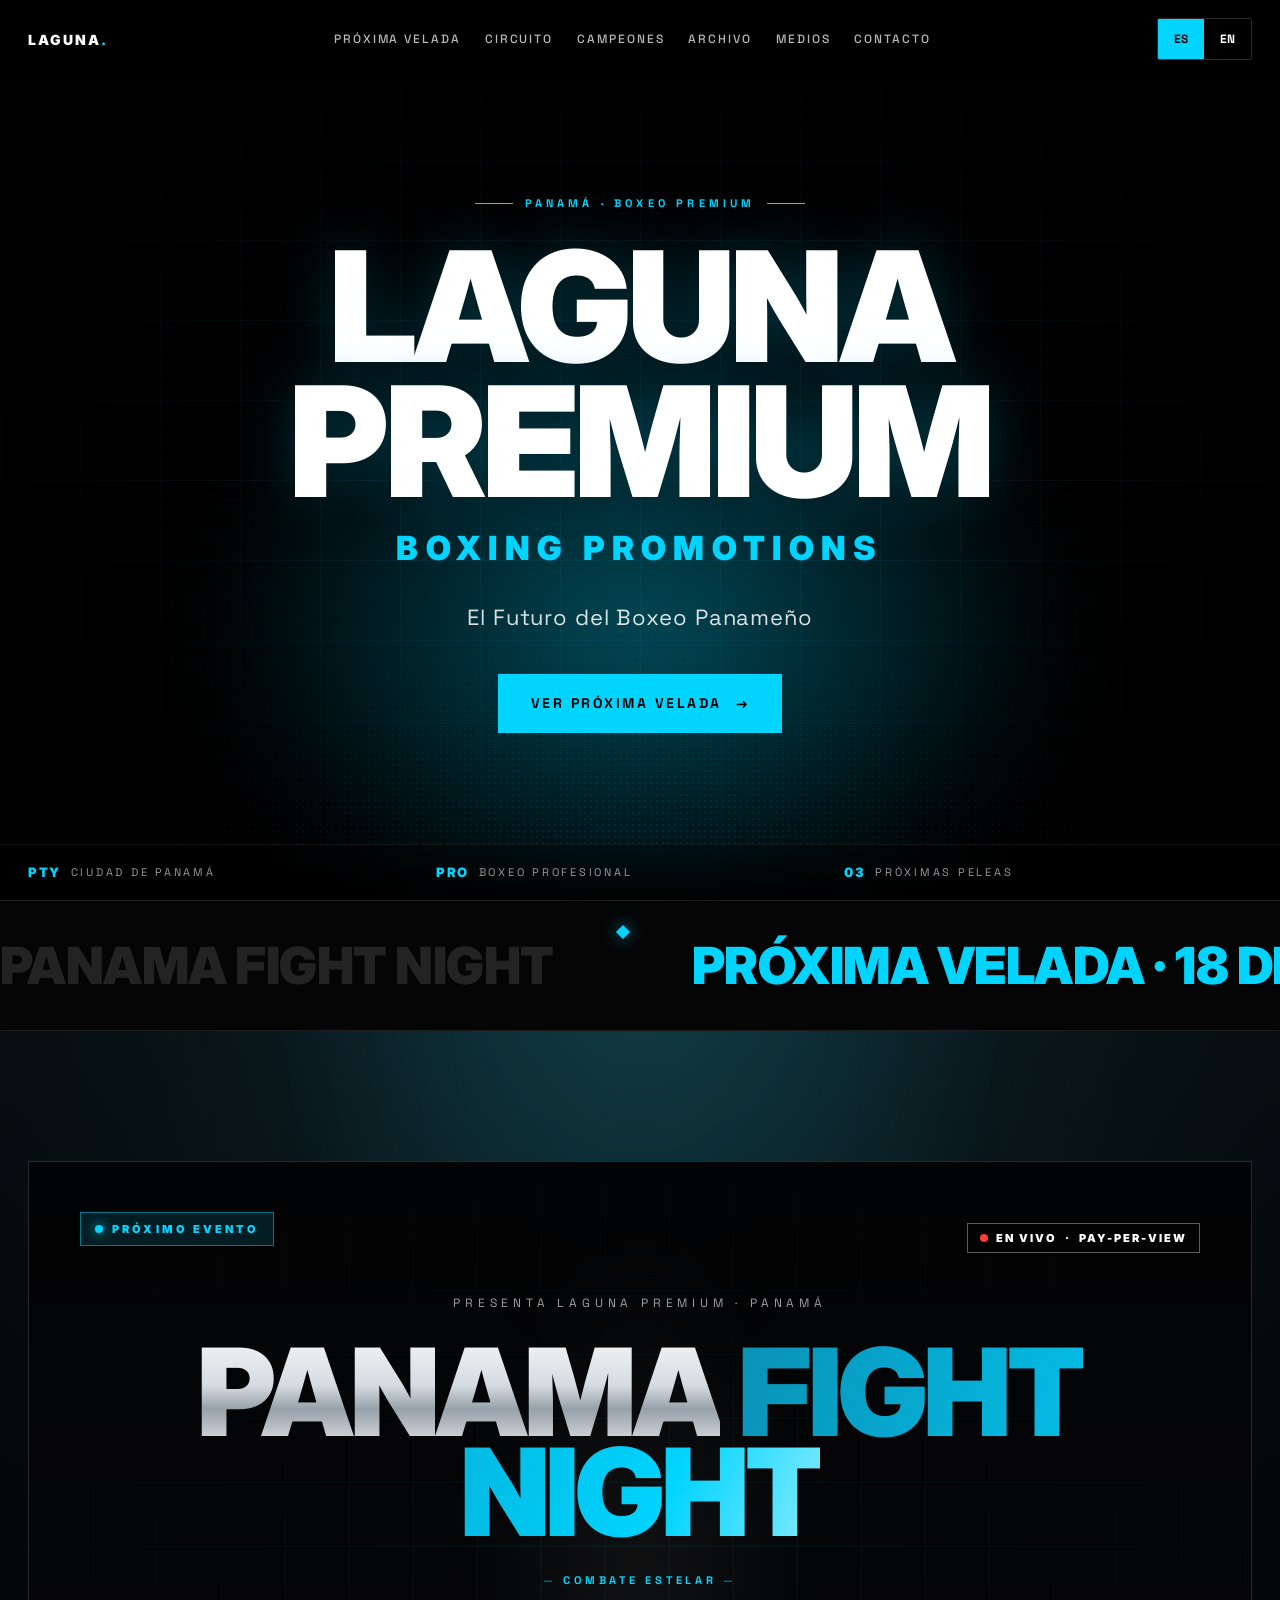
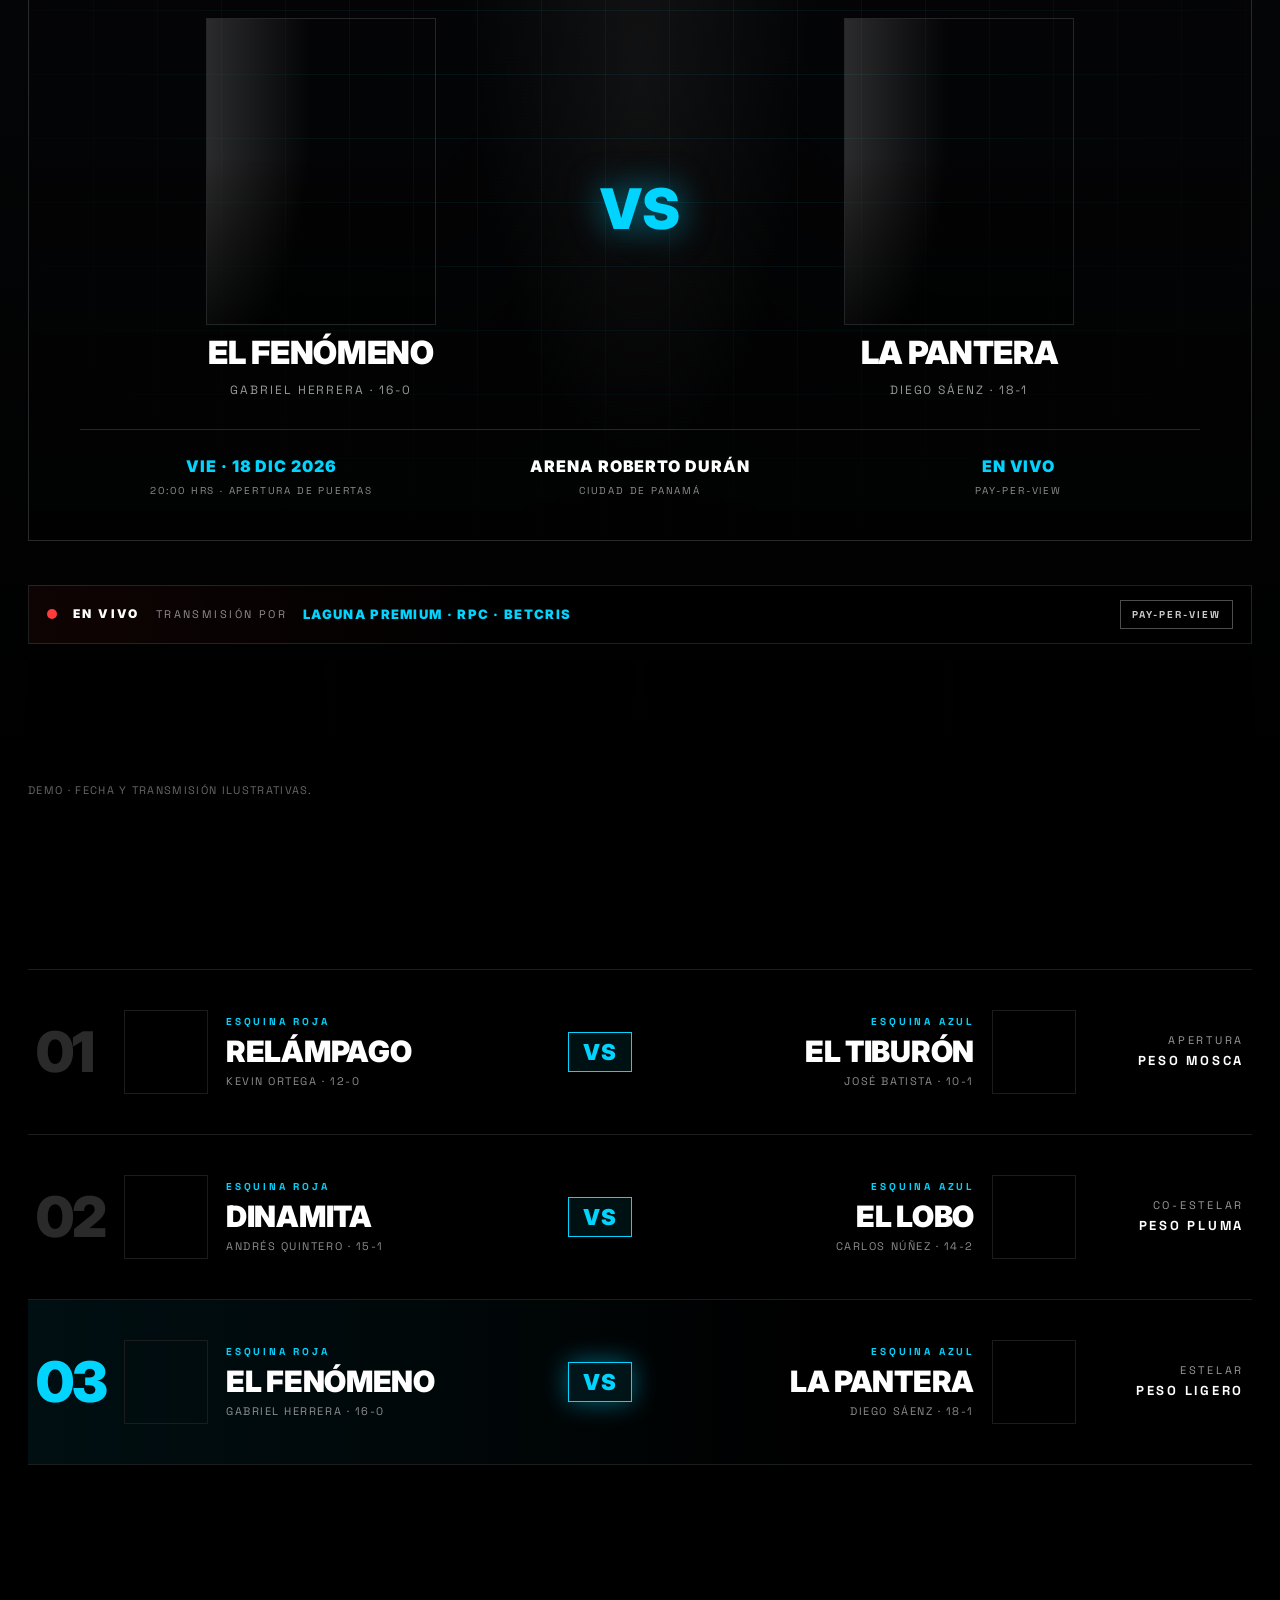
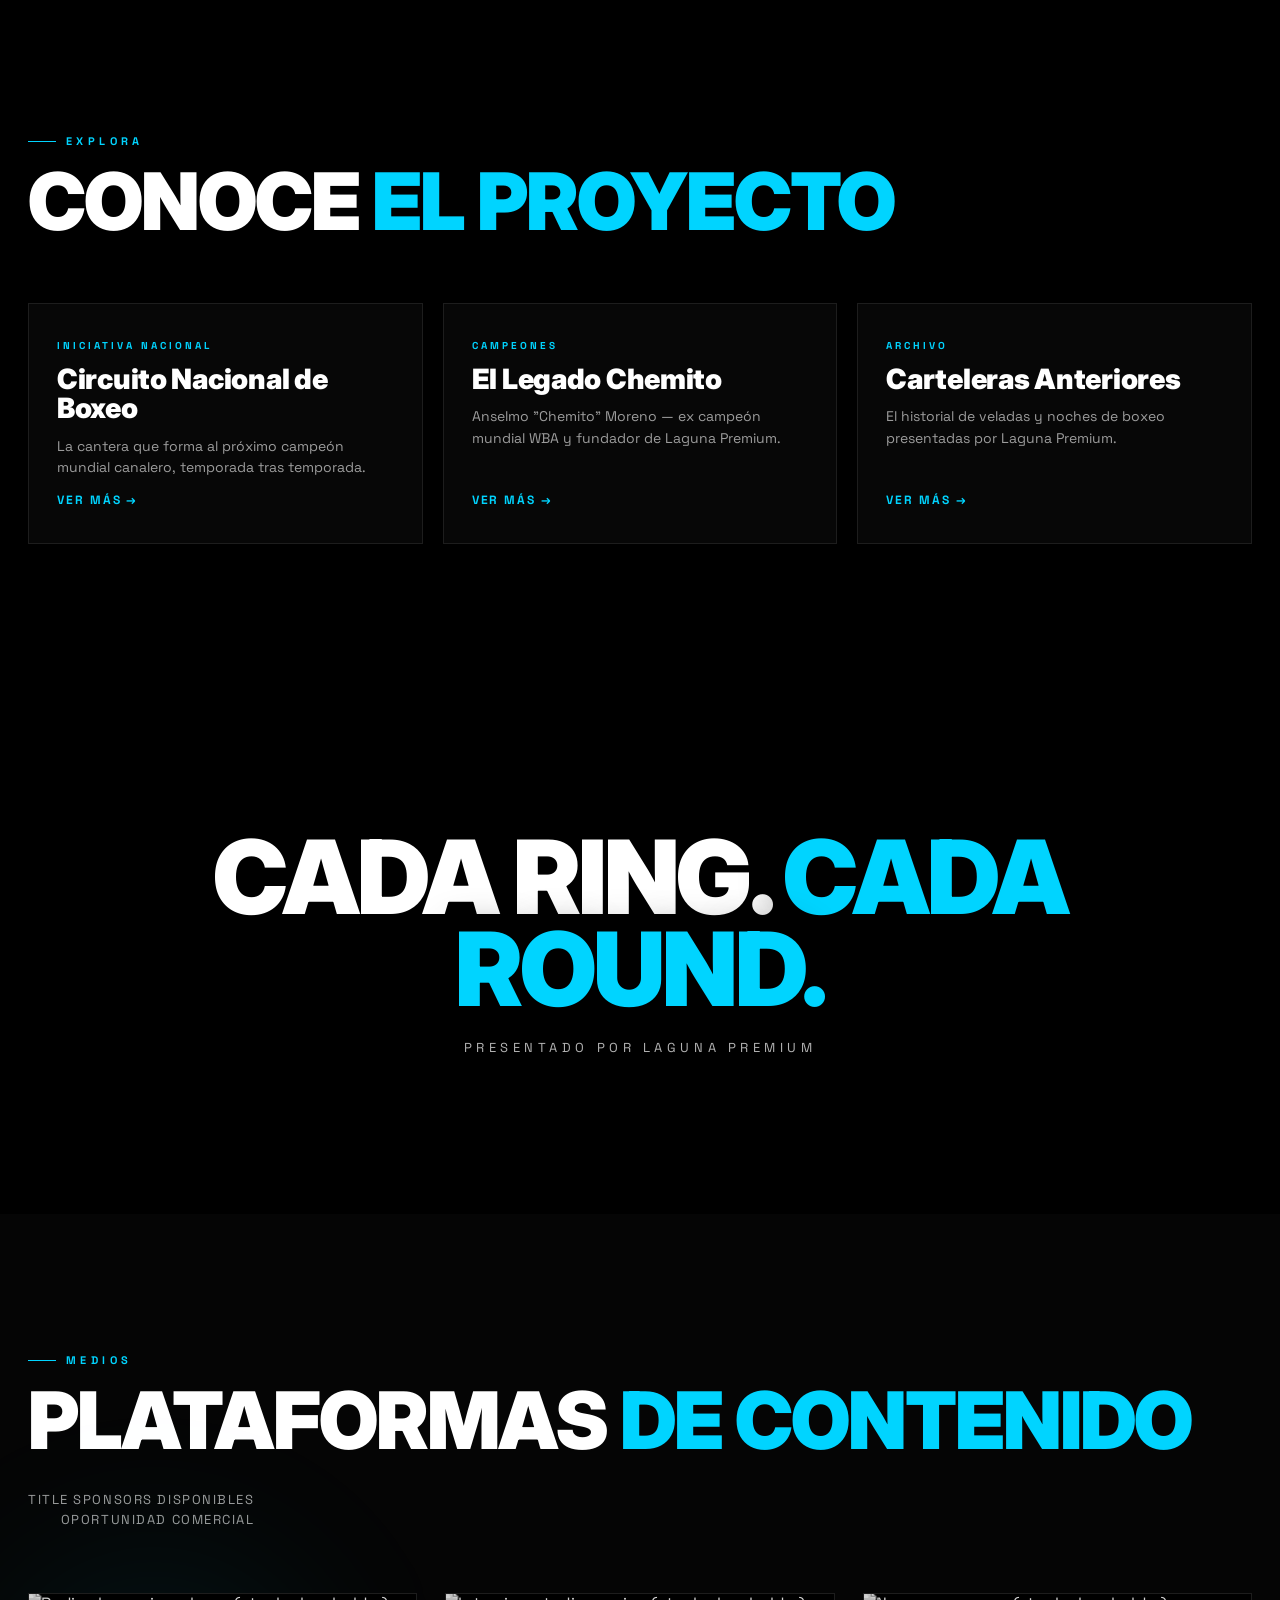
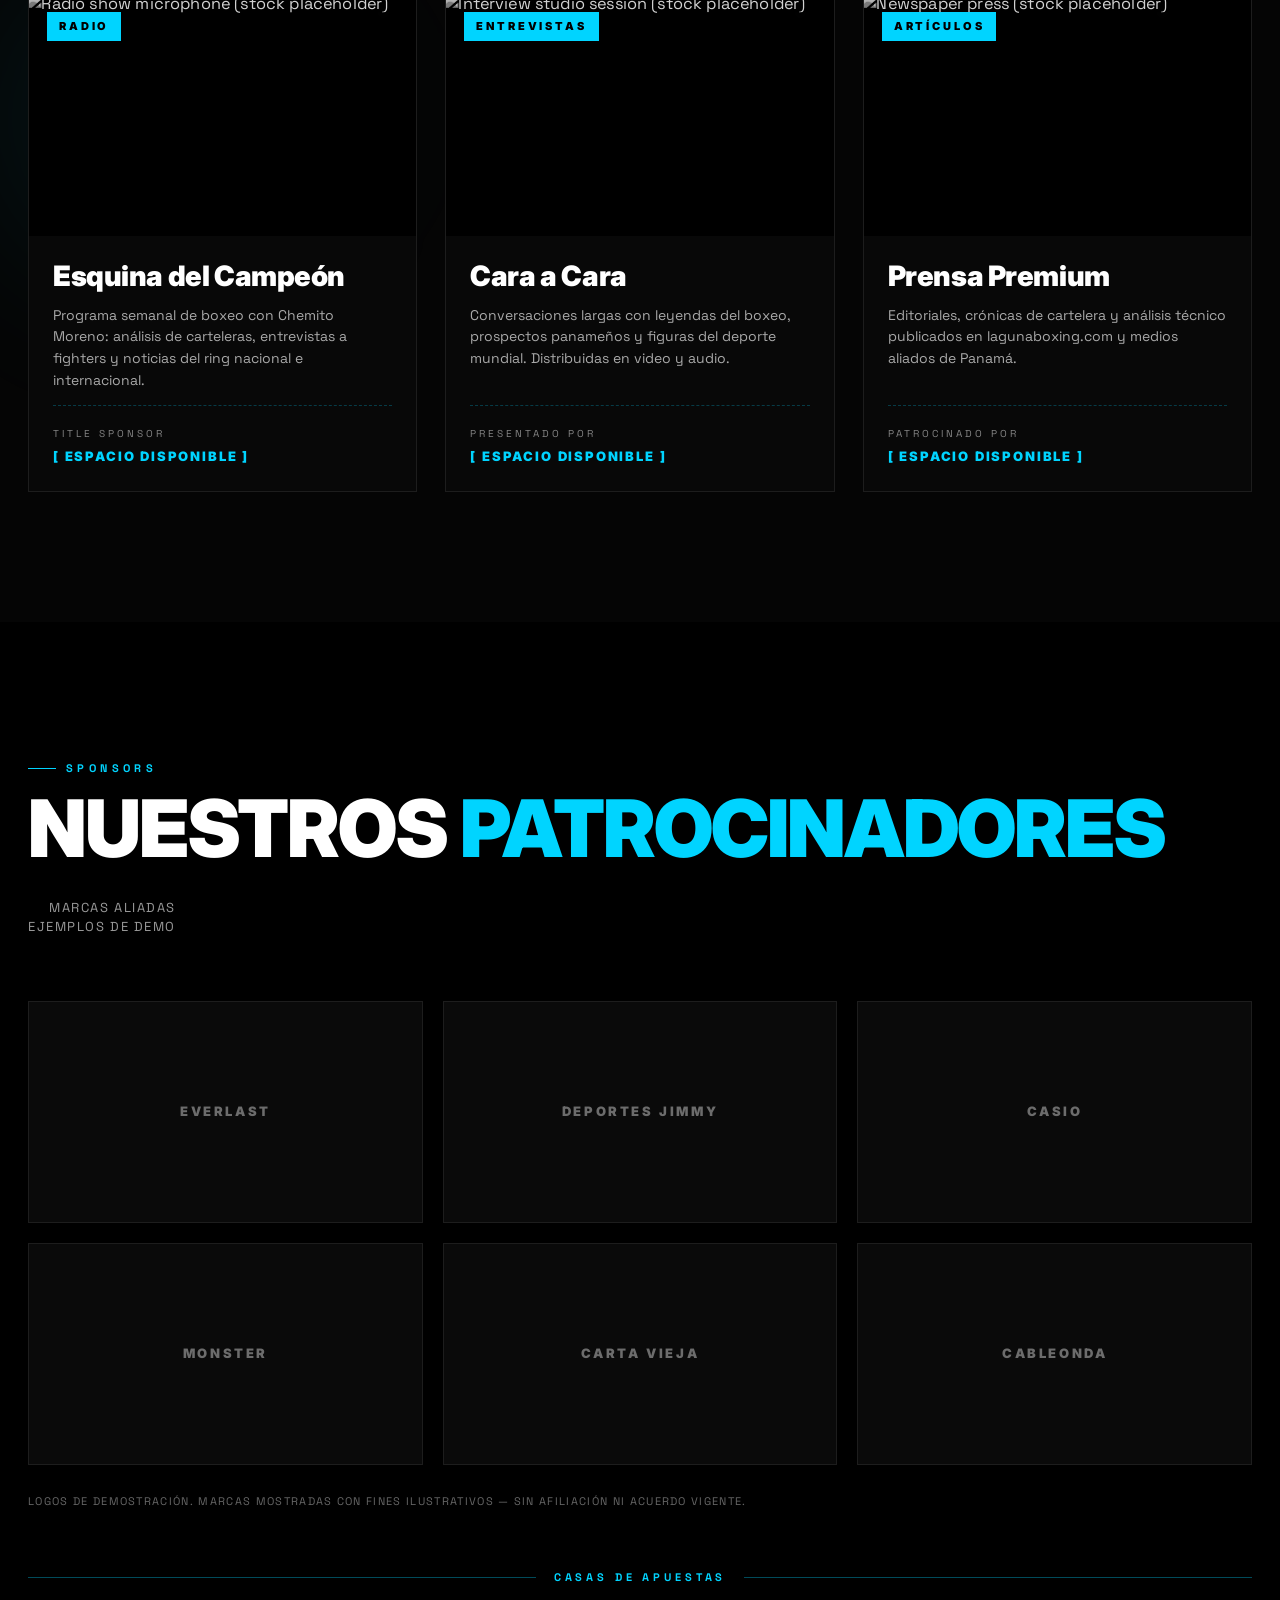
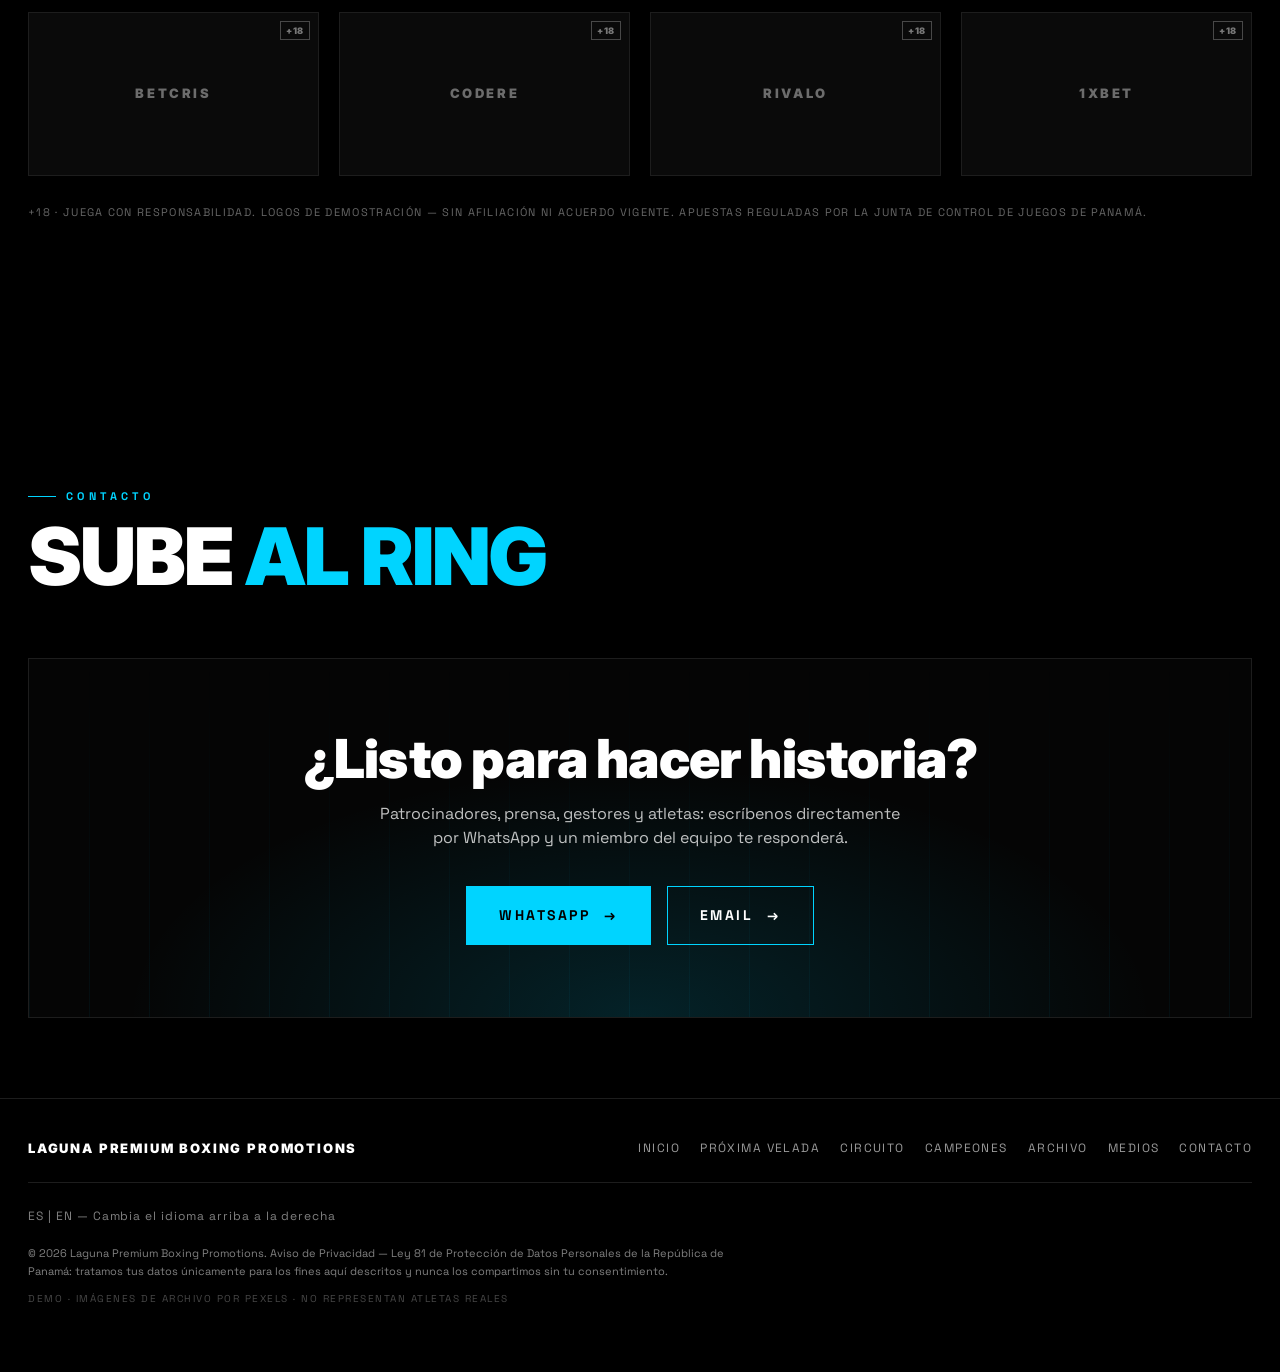
==== index.html @ c8343cfa "Rename event to Panama Fight Night + add fight-night flyer - Rebrand the next event "Noche Eléctrica" ====
<!doctype html>
<html lang="es">
<head>
<meta charset="utf-8" />
<meta name="viewport" content="width=device-width,initial-scale=1,viewport-fit=cover" />
<meta name="theme-color" content="#000000" />
<title>Laguna Premium Boxing Promotions — El Futuro del Boxeo Panameño</title>
<meta name="description" content="Promotora de boxeo en Ciudad de Panamá fundada por el ex campeón mundial WBA Anselmo 'Chemito' Moreno. Próxima velada Panama Fight Night (18 dic 2026), Circuito Nacional de Boxeo, campeones y archivo." />
<link rel="canonical" href="https://laguna-boxing-demo.pages.dev/" />

<link rel="alternate" hreflang="es" href="https://laguna-boxing-demo.pages.dev/?lang=es" />
<link rel="alternate" hreflang="en" href="https://laguna-boxing-demo.pages.dev/?lang=en" />
<link rel="alternate" hreflang="x-default" href="https://laguna-boxing-demo.pages.dev/" />

<meta property="og:type" content="website" />
<meta property="og:site_name" content="Laguna Premium Boxing Promotions" />
<meta property="og:title" content="Laguna Premium Boxing Promotions — El Futuro del Boxeo Panameño" />
<meta property="og:description" content="Promotora de boxeo en Ciudad de Panamá fundada por el ex campeón mundial WBA Anselmo 'Chemito' Moreno." />
<meta property="og:url" content="https://laguna-boxing-demo.pages.dev/" />
<meta property="og:image" content="https://images.pexels.com/photos/24782482/pexels-photo-24782482.jpeg?auto=compress&cs=tinysrgb&w=1200" />
<meta name="twitter:card" content="summary_large_image" />

<link rel="preconnect" href="https://fonts.googleapis.com" />
<link rel="preconnect" href="https://fonts.gstatic.com" crossorigin />
<link rel="preconnect" href="https://images.pexels.com" crossorigin />
<link href="https://fonts.googleapis.com/css2?family=Space+Grotesk:wght@400;500;700&family=Inter:wght@900&display=swap" rel="stylesheet" />
<link rel="stylesheet" href="/assets/styles.css" />

<script type="application/ld+json">
{
  "@context": "https://schema.org",
  "@type": "SportsOrganization",
  "name": "Laguna Premium Boxing Promotions",
  "sport": "Boxing",
  "url": "https://laguna-boxing-demo.pages.dev/",
  "slogan": "El Futuro del Boxeo Panameño",
  "areaServed": "Panama",
  "location": { "@type": "Place", "address": { "@type": "PostalAddress", "addressLocality": "Ciudad de Panamá", "addressCountry": "PA" } },
  "founder": {
    "@type": "Person",
    "name": "Anselmo \"Chemito\" Moreno",
    "jobTitle": "Founder",
    "nationality": "Panamanian",
    "description": "Former WBA bantamweight world champion."
  },
  "subjectOf": {
    "@type": "SportsEvent",
    "name": "Panama Fight Night",
    "sport": "Boxing",
    "startDate": "2026-12-18T20:00:00-05:00",
    "eventStatus": "https://schema.org/EventScheduled",
    "location": { "@type": "Place", "name": "Arena Roberto Durán", "address": "Ciudad de Panamá, Panamá" }
  }
}
</script>
</head>
<body>

<nav class="nav" id="nav">
  <a class="nav__brand" href="/" translate="no">LAGUNA<span>.</span></a>
  <div class="nav__links" id="navLinks">
    <a href="/#velada" data-i18n="nav.velada">Próxima Velada</a>
    <a href="/circuito/" data-i18n="nav.circuito">Circuito</a>
    <a href="/campeones/" data-i18n="nav.campeones">Campeones</a>
    <a href="/archivo/" data-i18n="nav.archivo">Archivo</a>
    <a href="/#medios" data-i18n="nav.medios">Medios</a>
    <a href="/#contacto" data-i18n="nav.contacto">Contacto</a>
  </div>
  <div class="nav__actions">
    <div class="nav__lang" role="group" aria-label="Language" translate="no">
      <button type="button" data-lang="es" aria-pressed="true">ES</button>
      <button type="button" data-lang="en" aria-pressed="false">EN</button>
    </div>
    <button class="nav__toggle" id="navToggle" aria-label="Menú" aria-expanded="false"><span></span><span></span><span></span></button>
  </div>
</nav>

<header class="hero" id="hero">
  <div class="hero__bg" aria-hidden="true"></div>
  <div class="hero__veil" aria-hidden="true"></div>
  <div class="hero__grid" aria-hidden="true"></div>
  <div class="hero__dots" aria-hidden="true"></div>
  <div class="hero__glow" aria-hidden="true"></div>
  <div class="hero__scan" aria-hidden="true"></div>

  <div class="hero__inner">
    <div class="hero__eyebrow" data-i18n="hero.eyebrow">PANAMÁ · BOXEO PREMIUM</div>
    <h1 class="hero__logo" translate="no">
      <span class="pulse">LAGUNA</span> PREMIUM
    </h1>
    <div class="hero__sub" translate="no">BOXING PROMOTIONS</div>
    <p class="hero__tagline" data-i18n="hero.tagline">El Futuro del Boxeo Panameño</p>
    <a href="#velada" class="btn hero__cta" data-i18n="hero.cta">VER PRÓXIMA VELADA</a>
  </div>

  <div class="hero__strip" aria-hidden="true">
    <div><strong>PTY</strong><span data-i18n="strip.city">CIUDAD DE PANAMÁ</span></div>
    <div><strong>PRO</strong><span data-i18n="strip.pro">BOXEO PROFESIONAL</span></div>
    <div><strong>03</strong><span data-i18n="strip.fights">PRÓXIMAS PELEAS</span></div>
  </div>
</header>

<!-- TICKER -->
<div class="ticker" aria-hidden="true" translate="no">
  <div class="ticker__track">
    <span class="ticker__item">PANAMA FIGHT NIGHT</span>
    <span class="ticker__dot"></span>
    <span class="ticker__item ticker__item--blue">PRÓXIMA VELADA · 18 DIC 2026</span>
    <span class="ticker__dot"></span>
    <span class="ticker__item">PANAMA CITY</span>
    <span class="ticker__dot"></span>
    <span class="ticker__item ticker__item--blue">EN VIVO · PAY-PER-VIEW</span>
    <span class="ticker__dot"></span>
    <span class="ticker__item">LAGUNA PREMIUM</span>
    <span class="ticker__dot"></span>
    <span class="ticker__item">PANAMA FIGHT NIGHT</span>
    <span class="ticker__dot"></span>
    <span class="ticker__item ticker__item--blue">PRÓXIMA VELADA · 18 DIC 2026</span>
    <span class="ticker__dot"></span>
    <span class="ticker__item">PANAMA CITY</span>
    <span class="ticker__dot"></span>
    <span class="ticker__item ticker__item--blue">EN VIVO · PAY-PER-VIEW</span>
    <span class="ticker__dot"></span>
    <span class="ticker__item">LAGUNA PREMIUM</span>
    <span class="ticker__dot"></span>
  </div>
</div>

<section class="velada" id="velada">
  <div class="container">
    <!-- FIGHT-NIGHT FLYER (poster) -->
    <div class="flyer reveal">
      <div class="flyer__bg" aria-hidden="true"></div>
      <div class="flyer__grid" aria-hidden="true"></div>
      <div class="flyer__scan" aria-hidden="true"></div>
      <div class="flyer__inner">
        <div class="flyer__top">
          <span class="velada__nextbadge" data-i18n="velada.nextBadge">PRÓXIMO EVENTO</span>
          <span class="flyer__ppv"><span data-i18n="velada.liveLabel">EN VIVO</span> · <span data-i18n="velada.ppvTag">PAY-PER-VIEW</span></span>
        </div>
        <p class="flyer__kicker" data-i18n="flyer.kicker">PRESENTA LAGUNA PREMIUM · PANAMÁ</p>
        <h2 class="flyer__title" translate="no"><span data-i18n="velada.titleA">PANAMA</span> <em data-i18n="velada.titleB">FIGHT NIGHT</em></h2>
        <p class="flyer__mainlabel" data-i18n="flyer.mainLabel">COMBATE ESTELAR</p>
        <div class="flyer__bout">
          <div class="flyer__fighter">
            <span class="flyer__photo" style="background-image:url('https://images.pexels.com/photos/31485125/pexels-photo-31485125.jpeg?auto=compress&cs=tinysrgb&w=500');"></span>
            <h3 translate="no">EL FENÓMENO</h3>
            <p translate="no">Gabriel Herrera · 16-0</p>
          </div>
          <div class="flyer__vs">VS</div>
          <div class="flyer__fighter flyer__fighter--right">
            <span class="flyer__photo" style="background-image:url('https://images.pexels.com/photos/5424583/pexels-photo-5424583.jpeg?auto=compress&cs=tinysrgb&w=500');"></span>
            <h3 translate="no">LA PANTERA</h3>
            <p translate="no">Diego Sáenz · 18-1</p>
          </div>
        </div>
        <div class="flyer__meta">
          <div><strong class="blue" data-i18n="flyer.date">VIE · 18 DIC 2026</strong><span data-i18n="flyer.time">20:00 HRS · APERTURA DE PUERTAS</span></div>
          <div><strong translate="no">ARENA ROBERTO DURÁN</strong><span data-i18n="strip.city">CIUDAD DE PANAMÁ</span></div>
          <div><strong class="blue" data-i18n="flyer.broadcastLabel">EN VIVO</strong><span data-i18n="velada.ppvTag">PAY-PER-VIEW</span></div>
        </div>
      </div>
    </div>

    <div class="velada__live reveal">
      <div class="velada__broadcast">
        <span class="live-dot" aria-hidden="true"></span>
        <span class="b-live" data-i18n="velada.liveLabel">EN VIVO</span>
        <span class="b-lead" data-i18n="velada.broadcastLead">TRANSMISIÓN POR</span>
        <span class="b-brands" translate="no">LAGUNA PREMIUM · RPC · BETCRIS</span>
        <span class="b-ppv" data-i18n="velada.ppvTag">PAY-PER-VIEW</span>
      </div>
      <div class="countdown" id="countdown" data-deadline="2026-12-18T20:00:00-05:00" aria-label="Countdown">
        <div class="cd__unit"><span class="cd__num" data-cd="days">000</span><span class="cd__label" data-i18n="cd.days">DÍAS</span></div>
        <div class="cd__unit"><span class="cd__num" data-cd="hours">00</span><span class="cd__label" data-i18n="cd.hours">HORAS</span></div>
        <div class="cd__unit"><span class="cd__num" data-cd="mins">00</span><span class="cd__label" data-i18n="cd.mins">MIN</span></div>
        <div class="cd__unit"><span class="cd__num" data-cd="secs">00</span><span class="cd__label" data-i18n="cd.secs">SEG</span></div>
      </div>
      <p class="velada__live-note" data-i18n="velada.demoNote">Demo · fecha y transmisión ilustrativas.</p>
    </div>

    <div class="card-event reveal">
      <span class="ppv-pill" translate="no">PPV</span>
      <span data-i18n="velada.eventLabel">VELADA FIN DE AÑO</span>
      <span><strong>03</strong> <span data-i18n="velada.eventBouts">PELEAS</span></span>
      <span data-i18n="velada.eventVenue">ARENA ROBERTO DURÁN · CIUDAD DE PANAMÁ</span>
    </div>

    <div class="bouts">

      <article class="bout reveal-left">
        <div class="bout__num">01</div>
        <div class="bout__pair">
          <div class="bout__corner">
            <span class="bout__avatar" style="background-image:url('https://images.pexels.com/photos/8745178/pexels-photo-8745178.jpeg?auto=compress&cs=tinysrgb&w=400');"></span>
            <div>
              <p class="bout__corner-label" data-i18n="bout.cornerRed">ESQUINA ROJA</p>
              <h3 class="bout__name" translate="no">RELÁMPAGO</h3>
              <p class="bout__tag" translate="no">Kevin Ortega · 12-0</p>
            </div>
          </div>
          <div class="bout__vs">VS</div>
          <div class="bout__corner bout__corner--right">
            <span class="bout__avatar" style="background-image:url('https://images.pexels.com/photos/6699106/pexels-photo-6699106.jpeg?auto=compress&cs=tinysrgb&w=400');"></span>
            <div>
              <p class="bout__corner-label" data-i18n="bout.cornerBlue">ESQUINA AZUL</p>
              <h3 class="bout__name" translate="no">EL TIBURÓN</h3>
              <p class="bout__tag" translate="no">José Batista · 10-1</p>
            </div>
          </div>
        </div>
        <div class="bout__class">
          <span data-i18n="bout.openingLabel">APERTURA</span>
          <strong data-i18n="bout.weightFly">PESO MOSCA</strong>
        </div>
      </article>

      <article class="bout reveal-left">
        <div class="bout__num">02</div>
        <div class="bout__pair">
          <div class="bout__corner">
            <span class="bout__avatar" style="background-image:url('https://images.pexels.com/photos/6740342/pexels-photo-6740342.jpeg?auto=compress&cs=tinysrgb&w=400');"></span>
            <div>
              <p class="bout__corner-label" data-i18n="bout.cornerRed">ESQUINA ROJA</p>
              <h3 class="bout__name" translate="no">DINAMITA</h3>
              <p class="bout__tag" translate="no">Andrés Quintero · 15-1</p>
            </div>
          </div>
          <div class="bout__vs">VS</div>
          <div class="bout__corner bout__corner--right">
            <span class="bout__avatar" style="background-image:url('https://images.pexels.com/photos/6456308/pexels-photo-6456308.jpeg?auto=compress&cs=tinysrgb&w=400');"></span>
            <div>
              <p class="bout__corner-label" data-i18n="bout.cornerBlue">ESQUINA AZUL</p>
              <h3 class="bout__name" translate="no">EL LOBO</h3>
              <p class="bout__tag" translate="no">Carlos Núñez · 14-2</p>
            </div>
          </div>
        </div>
        <div class="bout__class">
          <span data-i18n="bout.coLabel">CO-ESTELAR</span>
          <strong data-i18n="bout.weightFeather">PESO PLUMA</strong>
        </div>
      </article>

      <article class="bout reveal-left">
        <div class="bout__num">03</div>
        <div class="bout__pair">
          <div class="bout__corner">
            <span class="bout__avatar" style="background-image:url('https://images.pexels.com/photos/31485125/pexels-photo-31485125.jpeg?auto=compress&cs=tinysrgb&w=400');"></span>
            <div>
              <p class="bout__corner-label" data-i18n="bout.cornerRed">ESQUINA ROJA</p>
              <h3 class="bout__name" translate="no">EL FENÓMENO</h3>
              <p class="bout__tag" translate="no">Gabriel Herrera · 16-0</p>
            </div>
          </div>
          <div class="bout__vs">VS</div>
          <div class="bout__corner bout__corner--right">
            <span class="bout__avatar" style="background-image:url('https://images.pexels.com/photos/5424583/pexels-photo-5424583.jpeg?auto=compress&cs=tinysrgb&w=400');"></span>
            <div>
              <p class="bout__corner-label" data-i18n="bout.cornerBlue">ESQUINA AZUL</p>
              <h3 class="bout__name" translate="no">LA PANTERA</h3>
              <p class="bout__tag" translate="no">Diego Sáenz · 18-1</p>
            </div>
          </div>
        </div>
        <div class="bout__class">
          <span data-i18n="bout.mainLabel">ESTELAR</span>
          <strong data-i18n="bout.weightLight">PESO LIGERO</strong>
        </div>
      </article>

    </div>
  </div>
</section>

<!-- EXPLORE — internal links to dedicated pages (AI SEO) -->
<section class="explore" id="explora">
  <div class="container">
    <div class="section__head reveal">
      <div>
        <p class="section__kicker" data-i18n="explore.kicker">EXPLORA</p>
        <h2 class="section__title"><span data-i18n="explore.titleA">CONOCE</span> <em data-i18n="explore.titleB">EL PROYECTO</em></h2>
      </div>
    </div>
    <div class="explore-grid">
      <a class="explore-card reveal" href="/circuito/">
        <span class="explore-card__kicker" data-i18n="explore.circuitoK">INICIATIVA NACIONAL</span>
        <h3 data-i18n="explore.circuitoT">Circuito Nacional de Boxeo</h3>
        <p data-i18n="explore.circuitoD">La cantera que forma al próximo campeón mundial canalero, temporada tras temporada.</p>
        <span class="explore-card__cta"><span data-i18n="explore.more">VER MÁS</span> →</span>
      </a>
      <a class="explore-card reveal" href="/campeones/">
        <span class="explore-card__kicker" data-i18n="explore.campK">CAMPEONES</span>
        <h3 data-i18n="explore.campT">El Legado Chemito</h3>
        <p data-i18n="explore.campD">Anselmo "Chemito" Moreno — ex campeón mundial WBA y fundador de Laguna Premium.</p>
        <span class="explore-card__cta"><span data-i18n="explore.more">VER MÁS</span> →</span>
      </a>
      <a class="explore-card reveal" href="/archivo/">
        <span class="explore-card__kicker" data-i18n="explore.archK">ARCHIVO</span>
        <h3 data-i18n="explore.archT">Carteleras Anteriores</h3>
        <p data-i18n="explore.archD">El historial de veladas y noches de boxeo presentadas por Laguna Premium.</p>
        <span class="explore-card__cta"><span data-i18n="explore.more">VER MÁS</span> →</span>
      </a>
    </div>
  </div>
</section>

<!-- REEL — full-width parallax band -->
<section class="reel" aria-hidden="false">
  <div class="reel__bg" id="reelBg"></div>
  <div class="reel__veil"></div>
  <div class="reel__scan"></div>
  <div class="reel__copy">
    <h2><span data-i18n="reel.lineA">CADA RING.</span> <em data-i18n="reel.lineB">CADA ROUND.</em></h2>
    <p data-i18n="reel.tag">PRESENTADO POR LAGUNA PREMIUM</p>
  </div>
</section>

<section class="media" id="medios">
  <div class="container">
    <div class="section__head reveal">
      <div>
        <p class="section__kicker" data-i18n="media.kicker">MEDIOS</p>
        <h2 class="section__title"><span data-i18n="media.titleA">PLATAFORMAS</span> <em data-i18n="media.titleB">DE CONTENIDO</em></h2>
      </div>
      <div class="section__meta" data-i18n="media.meta">TITLE SPONSORS DISPONIBLES<br/>OPORTUNIDAD COMERCIAL</div>
    </div>

    <div class="media-grid">

      <article class="media-card reveal">
        <div class="media-card__media">
          <span class="media-card__type" data-i18n="media.typeRadio">RADIO</span>
          <span class="media-card__count" data-i18n="media.radioCount">SEMANAL</span>
          <img src="https://images.pexels.com/photos/4319926/pexels-photo-4319926.jpeg?auto=compress&cs=tinysrgb&w=900" alt="Radio show microphone (stock placeholder)" loading="lazy" />
        </div>
        <div class="media-card__body">
          <h3 class="media-card__title" data-i18n="media.radioTitle">Esquina del Campeón</h3>
          <p class="media-card__desc" data-i18n="media.radioDesc">Programa semanal de boxeo con Chemito Moreno: análisis de carteleras, entrevistas a fighters y noticias del ring nacional e internacional.</p>
          <div class="media-card__sponsor">
            <span data-i18n="media.titleSponsor">TITLE SPONSOR</span>
            <strong data-i18n="media.slotAvail">[ ESPACIO DISPONIBLE ]</strong>
          </div>
        </div>
      </article>

      <article class="media-card reveal">
        <div class="media-card__media">
          <span class="media-card__type" data-i18n="media.typeInterview">ENTREVISTAS</span>
          <span class="media-card__count" data-i18n="media.interviewCount">ON-DEMAND</span>
          <img src="https://images.pexels.com/photos/33923588/pexels-photo-33923588.jpeg?auto=compress&cs=tinysrgb&w=900" alt="Interview studio session (stock placeholder)" loading="lazy" />
        </div>
        <div class="media-card__body">
          <h3 class="media-card__title" data-i18n="media.interviewTitle">Cara a Cara</h3>
          <p class="media-card__desc" data-i18n="media.interviewDesc">Conversaciones largas con leyendas del boxeo, prospectos panameños y figuras del deporte mundial. Distribuidas en video y audio.</p>
          <div class="media-card__sponsor">
            <span data-i18n="media.presentedBy">PRESENTADO POR</span>
            <strong data-i18n="media.slotAvail2">[ ESPACIO DISPONIBLE ]</strong>
          </div>
        </div>
      </article>

      <article class="media-card reveal">
        <div class="media-card__media">
          <span class="media-card__type" data-i18n="media.typeArticles">ARTÍCULOS</span>
          <span class="media-card__count" data-i18n="media.articlesCount">SEMANAL</span>
          <img src="https://images.pexels.com/photos/9305286/pexels-photo-9305286.jpeg?auto=compress&cs=tinysrgb&w=900" alt="Newspaper press (stock placeholder)" loading="lazy" />
        </div>
        <div class="media-card__body">
          <h3 class="media-card__title" data-i18n="media.articlesTitle">Prensa Premium</h3>
          <p class="media-card__desc" data-i18n="media.articlesDesc">Editoriales, crónicas de cartelera y análisis técnico publicados en lagunaboxing.com y medios aliados de Panamá.</p>
          <div class="media-card__sponsor">
            <span data-i18n="media.sponsoredBy">PATROCINADO POR</span>
            <strong data-i18n="media.slotAvail3">[ ESPACIO DISPONIBLE ]</strong>
          </div>
        </div>
      </article>

    </div>
  </div>
</section>

<section class="sponsors" id="patrocinadores">
  <div class="container">
    <div class="section__head reveal">
      <div>
        <p class="section__kicker" data-i18n="sponsors.kicker">SPONSORS</p>
        <h2 class="section__title"><span data-i18n="sponsors.titleA">NUESTROS</span> <em data-i18n="sponsors.titleB">PATROCINADORES</em></h2>
      </div>
      <div class="section__meta" data-i18n="sponsors.meta">MARCAS ALIADAS<br/>EJEMPLOS DE DEMO</div>
    </div>

    <div class="sponsors-grid">
      <div class="sponsor reveal" translate="no">EVERLAST</div>
      <div class="sponsor reveal" translate="no">DEPORTES JIMMY</div>
      <div class="sponsor reveal" translate="no">CASIO</div>
      <div class="sponsor reveal" translate="no">MONSTER</div>
      <div class="sponsor reveal" translate="no">CARTA VIEJA</div>
      <div class="sponsor reveal" translate="no">CABLEONDA</div>
    </div>
    <p class="sponsors-note" data-i18n="sponsors.note">Logos de demostración. Marcas mostradas con fines ilustrativos — sin afiliación ni acuerdo vigente.</p>

    <div class="sponsors-subhead" data-i18n="sponsors.betHead">CASAS DE APUESTAS</div>
    <div class="bet-grid">
      <div class="sponsor sponsor--bet reveal" translate="no">BETCRIS<span class="sponsor__age">+18</span></div>
      <div class="sponsor sponsor--bet reveal" translate="no">CODERE<span class="sponsor__age">+18</span></div>
      <div class="sponsor sponsor--bet reveal" translate="no">RIVALO<span class="sponsor__age">+18</span></div>
      <div class="sponsor sponsor--bet reveal" translate="no">1XBET<span class="sponsor__age">+18</span></div>
    </div>
    <p class="sponsors-note" data-i18n="sponsors.betNote">+18 · Juega con responsabilidad. Logos de demostración — sin afiliación ni acuerdo vigente. Apuestas reguladas por la Junta de Control de Juegos de Panamá.</p>
  </div>
</section>

<section class="contact" id="contacto">
  <div class="container">
    <div class="section__head reveal">
      <div>
        <p class="section__kicker" data-i18n="contact.kicker">CONTACTO</p>
        <h2 class="section__title"><span data-i18n="contact.titleA">SUBE</span> <em data-i18n="contact.titleB">AL RING</em></h2>
      </div>
    </div>

    <div class="contact-wrap reveal">
      <h3 data-i18n="contact.headline">¿Listo para hacer historia?</h3>
      <p data-i18n="contact.copy">Patrocinadores, prensa, gestores y atletas: escríbenos directamente por WhatsApp y un miembro del equipo te responderá.</p>
      <div class="contact-ctas">
        <a class="btn" href="https://wa.me/5070000000?text=Hola%20Laguna%20Premium%20Boxing" target="_blank" rel="noopener" data-i18n="contact.whatsapp">WHATSAPP</a>
        <a class="btn btn--ghost" href="mailto:info@lagunaboxing.com" data-i18n="contact.email">EMAIL</a>
      </div>
    </div>
  </div>
</section>

<footer class="footer">
  <div class="container">
    <div class="footer-top">
      <div class="footer__brand" translate="no">LAGUNA PREMIUM BOXING PROMOTIONS</div>
      <nav class="footer-nav" aria-label="Footer">
        <a href="/" data-i18n="nav.home">Inicio</a>
        <a href="/#velada" data-i18n="nav.velada">Próxima Velada</a>
        <a href="/circuito/" data-i18n="nav.circuito">Circuito</a>
        <a href="/campeones/" data-i18n="nav.campeones">Campeones</a>
        <a href="/archivo/" data-i18n="nav.archivo">Archivo</a>
        <a href="/#medios" data-i18n="nav.medios">Medios</a>
        <a href="/#contacto" data-i18n="nav.contacto">Contacto</a>
      </nav>
    </div>
    <div class="footer-row">
      <p data-i18n="footer.langhint">ES | EN — Cambia el idioma arriba a la derecha</p>
    </div>
    <p class="footer__legal" data-i18n="footer.legal">© 2026 Laguna Premium Boxing Promotions. Aviso de Privacidad — Ley 81 de Protección de Datos Personales de la República de Panamá: tratamos tus datos únicamente para los fines aquí descritos y nunca los compartimos sin tu consentimiento.</p>
    <p class="footer__credit" data-i18n="footer.credit">DEMO · IMÁGENES DE ARCHIVO POR PEXELS · NO REPRESENTAN ATLETAS REALES</p>
  </div>
</footer>

<script src="https://cdn.jsdelivr.net/npm/gsap@3.12.5/dist/gsap.min.js"></script>
<script src="https://cdn.jsdelivr.net/npm/gsap@3.12.5/dist/ScrollTrigger.min.js"></script>
<script src="/assets/app.js"></script>
</body>
</html>
---- assets/styles.css ----
:root {
    --black: #000;
    --blue: #00d4ff;
    --blue-dim: #008fb3;
    --white: #fff;
    --gray-line: #1d1d1d;
    --gray-soft: #2a2a2a;
    --ease: cubic-bezier(.2,.8,.2,1);
    /* Mola (Guna textile) accent palette — used in Circuito Nacional */
    --mola-red: #b7382b;
    --mola-orange: #e2761e;
    --mola-gold: #e4b23c;
    --mola-teal: #11806a;
    --mola-cream: #efe3c8;
  }

  *, *::before, *::after { box-sizing: border-box; }
  html, body { margin: 0; padding: 0; }
  html { background: var(--black); scroll-behavior: smooth; }
  body {
    font-family: 'Space Grotesk', system-ui, -apple-system, Segoe UI, Roboto, sans-serif;
    color: var(--white);
    background: var(--black);
    -webkit-font-smoothing: antialiased;
    text-rendering: optimizeLegibility;
    overflow-x: hidden;
    line-height: 1.5;
    -webkit-tap-highlight-color: rgba(0,212,255,.25);
  }
  /* Stop the page from scrolling sideways when a long element sneaks in */
  html, body { max-width: 100%; }

  img { max-width: 100%; display: block; }
  a { color: inherit; text-decoration: none; }
  button { font: inherit; cursor: pointer; }

  .container { width: 100%; max-width: 1280px; margin: 0 auto; padding: 0 28px; }

  /* All photographic media is treated B&W */
  .bw {
    filter: grayscale(100%) contrast(1.08) brightness(.92);
  }

  /* ===== NAV ===== */
  .nav {
    position: fixed;
    top: 0; left: 0; right: 0;
    z-index: 50;
    display: flex;
    align-items: center;
    justify-content: space-between;
    padding: 18px 28px;
    background: linear-gradient(to bottom, rgba(0,0,0,.85), rgba(0,0,0,0));
    backdrop-filter: blur(6px);
    -webkit-backdrop-filter: blur(6px);
    transition: background .3s var(--ease), border-color .3s var(--ease);
    border-bottom: 1px solid transparent;
  }
  .nav.scrolled { background: rgba(0,0,0,.92); border-bottom-color: var(--gray-line); }

  .nav__brand {
    font-family: 'Inter', sans-serif;
    font-weight: 900;
    letter-spacing: .14em;
    font-size: 14px;
  }
  .nav__brand span { color: var(--blue); }

  .nav__lang {
    display: inline-flex;
    border: 1px solid var(--gray-soft);
    border-radius: 2px;
    overflow: hidden;
    font-size: 12px;
    letter-spacing: .12em;
    font-weight: 700;
  }
  .nav__lang button {
    background: transparent;
    color: var(--white);
    border: 0;
    padding: 10px 16px;
    min-height: 40px;
    min-width: 44px;
    touch-action: manipulation;
    transition: background .2s var(--ease), color .2s var(--ease);
  }
  .nav__lang button[aria-pressed="true"] { background: var(--blue); color: var(--black); }
  .nav__lang button:not([aria-pressed="true"]):hover { color: var(--blue); }

  /* ===== HERO ===== */
  .hero {
    position: relative;
    min-height: 100vh;
    min-height: 100svh;
    display: flex;
    align-items: center;
    justify-content: center;
    overflow: hidden;
    text-align: center;
    padding: 140px 24px 120px;
    isolation: isolate;
  }

  /* Background photo, Ken-Burns zoom */
  .hero__bg {
    position: absolute; inset: 0;
    background-image: url('https://images.pexels.com/photos/24782482/pexels-photo-24782482.jpeg?auto=compress&cs=tinysrgb&w=1920');
    background-size: cover;
    background-position: 50% 40%;
    filter: grayscale(100%) contrast(1.15) brightness(.6);
    transform: scale(1.08);
    animation: kenBurns 24s ease-in-out infinite alternate;
    z-index: 0;
  }
  @keyframes kenBurns {
    0%   { transform: scale(1.08) translate3d(0,0,0); }
    100% { transform: scale(1.18) translate3d(-1.5%, -1%, 0); }
  }

  /* Dark vignette */
  .hero__veil {
    position: absolute; inset: 0;
    background:
      radial-gradient(ellipse 70% 55% at 50% 45%, rgba(0,0,0,.25), rgba(0,0,0,.85) 80%),
      linear-gradient(to bottom, rgba(0,0,0,.55) 0%, rgba(0,0,0,.2) 35%, rgba(0,0,0,.85) 100%);
    z-index: 1;
  }

  /* Electric blue glow */
  .hero__glow {
    position: absolute;
    left: 50%; bottom: -10%;
    width: 80%; height: 80%;
    transform: translateX(-50%);
    background: radial-gradient(ellipse at center, rgba(0,212,255,.35), transparent 60%);
    filter: blur(40px);
    z-index: 1;
    pointer-events: none;
    animation: pulseGlow 4s ease-in-out infinite;
  }
  @keyframes pulseGlow {
    0%, 100% { opacity: .55; }
    50% { opacity: .95; }
  }

  /* Scanlines */
  .hero__scan {
    position: absolute; inset: 0;
    background: repeating-linear-gradient(
      to bottom,
      rgba(255,255,255,.025) 0,
      rgba(255,255,255,.025) 1px,
      transparent 1px,
      transparent 3px
    );
    mix-blend-mode: overlay;
    z-index: 2;
    pointer-events: none;
  }

  /* Halftone dot overlay */
  .hero__dots {
    position: absolute; inset: 0;
    background-image: radial-gradient(circle, rgba(0,212,255,.18) 1px, transparent 1.5px);
    background-size: 6px 6px;
    mask-image: radial-gradient(ellipse 60% 50% at 50% 100%, black, transparent 70%);
    -webkit-mask-image: radial-gradient(ellipse 60% 50% at 50% 100%, black, transparent 70%);
    z-index: 2;
    pointer-events: none;
    opacity: .6;
  }

  /* Grid overlay */
  .hero__grid {
    position: absolute; inset: 0;
    background-image:
      linear-gradient(to right, rgba(0,212,255,.06) 1px, transparent 1px),
      linear-gradient(to bottom, rgba(0,212,255,.06) 1px, transparent 1px);
    background-size: 80px 80px;
    mask-image: radial-gradient(ellipse 70% 60% at 50% 50%, black 30%, transparent 80%);
    -webkit-mask-image: radial-gradient(ellipse 70% 60% at 50% 50%, black 30%, transparent 80%);
    z-index: 2;
    pointer-events: none;
    animation: gridDrift 22s linear infinite;
  }
  @keyframes gridDrift {
    0% { background-position: 0 0, 0 0; }
    100% { background-position: 80px 80px, 80px 80px; }
  }

  .hero__inner { position: relative; z-index: 5; max-width: 1100px; }

  .hero__eyebrow {
    display: inline-flex;
    align-items: center;
    gap: 12px;
    font-size: 11px;
    letter-spacing: .38em;
    font-weight: 700;
    color: var(--blue);
    text-transform: uppercase;
    margin-bottom: 28px;
    opacity: 0;
  }
  .hero__eyebrow::before, .hero__eyebrow::after {
    content: ""; width: 38px; height: 1px; background: var(--blue);
  }

  .hero__logo {
    font-family: 'Inter', sans-serif;
    font-weight: 900;
    font-size: clamp(52px, 12vw, 184px);
    line-height: .88;
    letter-spacing: -.03em;
    margin: 0;
    color: var(--white);
    text-shadow: 0 0 60px rgba(0,212,255,.25), 0 4px 30px rgba(0,0,0,.7);
    opacity: 0;
  }
  .hero__logo .pulse {
    display: inline-block;
    animation: heroPulse 3.6s ease-in-out infinite;
  }
  @keyframes heroPulse {
    0%, 100% { text-shadow: 0 0 60px rgba(0,212,255,.3), 0 4px 30px rgba(0,0,0,.7); }
    50% { text-shadow: 0 0 100px rgba(0,212,255,.7), 0 0 24px rgba(0,212,255,.45), 0 4px 30px rgba(0,0,0,.7); }
  }

  .hero__sub {
    font-family: 'Inter', sans-serif;
    font-weight: 900;
    color: var(--blue);
    font-size: clamp(18px, 2.6vw, 36px);
    letter-spacing: .22em;
    margin: 14px 0 0;
    opacity: 0;
  }

  .hero__tagline {
    font-size: clamp(16px, 1.8vw, 22px);
    color: rgba(255,255,255,.85);
    letter-spacing: .04em;
    margin: 28px auto 40px;
    max-width: 720px;
    opacity: 0;
  }

  /* CTA */
  .btn {
    display: inline-flex;
    align-items: center;
    gap: 14px;
    background: var(--blue);
    color: var(--black);
    padding: 18px 32px;
    min-height: 52px;
    font-weight: 700;
    letter-spacing: .18em;
    font-size: 14px;
    text-transform: uppercase;
    border: 1px solid var(--blue);
    border-radius: 0;
    transition: box-shadow .25s var(--ease), transform .25s var(--ease), background .25s var(--ease);
    position: relative;
    overflow: hidden;
    cursor: pointer;
    touch-action: manipulation;
    -webkit-tap-highlight-color: transparent;
  }
  .btn::after { content: "→"; transition: transform .25s var(--ease); }
  .btn:hover {
    background: var(--white);
    box-shadow: 0 0 0 1px var(--blue), 0 0 40px rgba(0,212,255,.55), 0 0 80px rgba(0,212,255,.25);
    transform: translateY(-2px);
  }
  .btn:hover::after { transform: translateX(6px); }
  .btn--ghost { background: transparent; color: var(--white); }
  .btn--ghost:hover { background: var(--blue); color: var(--black); }
  .hero__cta { opacity: 0; }

  /* Hero stat strip */
  .hero__strip {
    position: absolute;
    left: 0; right: 0; bottom: 0;
    z-index: 5;
    border-top: 1px solid rgba(255,255,255,.08);
    background: linear-gradient(to top, rgba(0,0,0,.8), rgba(0,0,0,.2));
    display: grid;
    grid-template-columns: repeat(3, 1fr);
    padding: 18px 28px;
    font-size: 11px;
    letter-spacing: .25em;
    color: rgba(255,255,255,.6);
    text-transform: uppercase;
    backdrop-filter: blur(4px);
  }
  .hero__strip > div { display: flex; gap: 10px; align-items: center; }
  .hero__strip strong {
    color: var(--blue);
    font-family: 'Inter', sans-serif;
    font-weight: 900;
    font-size: 13px;
    letter-spacing: .12em;
  }
  @media (max-width: 720px) {
    .hero__strip { grid-template-columns: 1fr 1fr; gap: 12px 24px; padding: 14px 20px; font-size: 10px; }
  }

  /* ===== TICKER / MARQUEE ===== */
  .ticker {
    border-top: 1px solid var(--gray-line);
    border-bottom: 1px solid var(--gray-line);
    background: #050505;
    overflow: hidden;
    position: relative;
  }
  .ticker__track {
    display: flex;
    gap: 64px;
    white-space: nowrap;
    padding: 26px 0;
    animation: tickerScroll 40s linear infinite;
    width: max-content;
  }
  .ticker__track:hover { animation-play-state: paused; }
  .ticker__item {
    display: inline-flex;
    align-items: center;
    gap: 24px;
    font-family: 'Inter', sans-serif;
    font-weight: 900;
    font-size: clamp(28px, 4vw, 56px);
    letter-spacing: -.01em;
    color: rgba(255,255,255,.12);
  }
  .ticker__item--blue { color: var(--blue); }
  .ticker__dot {
    width: 10px; height: 10px;
    background: var(--blue);
    transform: rotate(45deg);
    flex: 0 0 10px;
    box-shadow: 0 0 16px rgba(0,212,255,.7);
  }
  @keyframes tickerScroll {
    from { transform: translateX(0); }
    to   { transform: translateX(-50%); }
  }

  /* ===== SECTIONS SCAFFOLD ===== */
  section { position: relative; padding: 130px 0; }

  .section__head {
    margin-bottom: 64px;
    display: flex;
    align-items: end;
    justify-content: space-between;
    gap: 32px;
    flex-wrap: wrap;
  }
  .section__kicker {
    font-size: 11px;
    letter-spacing: .4em;
    color: var(--blue);
    font-weight: 700;
    text-transform: uppercase;
    margin: 0 0 14px;
    display: inline-flex;
    align-items: center;
    gap: 10px;
  }
  .section__kicker::before { content: ""; width: 28px; height: 1px; background: var(--blue); }
  .section__title {
    font-family: 'Inter', sans-serif;
    font-weight: 900;
    font-size: clamp(36px, 6.2vw, 92px);
    line-height: .95;
    letter-spacing: -.025em;
    margin: 0;
  }
  .section__title em { font-style: normal; color: var(--blue); }
  .section__meta {
    font-size: 13px;
    letter-spacing: .12em;
    color: rgba(255,255,255,.6);
    text-transform: uppercase;
    text-align: right;
  }

  /* ===== FIGHT CARD ===== */
  .card-event {
    display: flex;
    align-items: center;
    justify-content: space-between;
    flex-wrap: wrap;
    gap: 16px;
    padding: 20px 24px;
    border: 1px solid var(--gray-line);
    border-left: 3px solid var(--blue);
    background: linear-gradient(to right, rgba(0,212,255,.05), transparent 60%);
    margin-bottom: 64px;
    font-size: 13px;
    letter-spacing: .14em;
    text-transform: uppercase;
  }
  .card-event strong { color: var(--blue); font-weight: 700; letter-spacing: .18em; }

  .bouts { display: flex; flex-direction: column; gap: 0; }

  .bout {
    display: grid;
    grid-template-columns: 60px 1fr 1fr auto;
    align-items: center;
    gap: 28px;
    padding: 40px 8px;
    border-top: 1px solid var(--gray-line);
    position: relative;
    transition: background .35s var(--ease);
  }
  .bouts .bout:last-child { border-bottom: 1px solid var(--gray-line); }
  .bout::after {
    content: "";
    position: absolute;
    left: 0; bottom: -1px;
    height: 1px; width: 0;
    background: var(--blue);
    transition: width .6s var(--ease);
  }
  .bout:hover { background: linear-gradient(to right, rgba(0,212,255,.04), transparent); }
  .bout:hover::after { width: 100%; }

  .bout__num {
    font-family: 'Inter', sans-serif;
    font-weight: 900;
    font-size: 56px;
    line-height: 1;
    color: var(--gray-soft);
    letter-spacing: -.04em;
    transition: color .3s var(--ease);
  }
  .bout:hover .bout__num { color: var(--blue); }

  .bout__pair {
    display: grid;
    grid-template-columns: 1fr auto 1fr;
    align-items: center;
    gap: 20px;
    grid-column: 2 / 4;
  }

  .bout__corner {
    display: flex;
    align-items: center;
    gap: 18px;
  }
  .bout__corner--right { flex-direction: row-reverse; text-align: right; }

  .bout__avatar {
    flex: 0 0 84px;
    width: 84px; height: 84px;
    background-size: cover;
    background-position: 50% 28%;
    position: relative;
    overflow: hidden;
    filter: grayscale(100%) contrast(1.1) brightness(.85);
    transition: filter .3s var(--ease), transform .35s var(--ease);
    border: 1px solid var(--gray-soft);
  }
  .bout__avatar::after {
    content: "";
    position: absolute; inset: 0;
    background: linear-gradient(to top, rgba(0,212,255,.25), transparent 60%);
    opacity: 0;
    transition: opacity .35s var(--ease);
  }
  .bout:hover .bout__avatar {
    filter: grayscale(0%) contrast(1.05);
    transform: scale(1.04);
  }
  .bout:hover .bout__avatar::after { opacity: 1; }

  .bout__corner-label {
    margin: 0 0 8px;
    font-size: 10px;
    letter-spacing: .28em;
    text-transform: uppercase;
    font-weight: 700;
    color: var(--blue);
  }
  .bout__name {
    font-family: 'Inter', sans-serif;
    font-weight: 900;
    font-size: clamp(20px, 2.3vw, 30px);
    letter-spacing: -.01em;
    line-height: 1;
    margin: 0 0 6px;
  }
  .bout__tag {
    margin: 0;
    font-size: 11px;
    letter-spacing: .14em;
    text-transform: uppercase;
    color: rgba(255,255,255,.55);
  }

  .bout__vs {
    font-family: 'Inter', sans-serif;
    font-weight: 900;
    font-size: 22px;
    color: var(--blue);
    letter-spacing: .04em;
    padding: 8px 14px;
    border: 1px solid var(--blue);
    background: rgba(0,212,255,.08);
    line-height: 1;
  }

  .bout__class {
    text-align: right;
    font-size: 11px;
    letter-spacing: .25em;
    color: rgba(255,255,255,.6);
    text-transform: uppercase;
    line-height: 1.4;
    min-width: 140px;
  }
  .bout__class strong {
    display: block;
    color: var(--white);
    font-weight: 700;
    margin-top: 4px;
    font-size: 13px;
  }

  /* ===== CHAMPIONS ===== */
  .champions { background: #050505; overflow: hidden; }
  .champions::before {
    content: "";
    position: absolute; right: -10%; top: 10%;
    width: 60%; height: 80%;
    background: radial-gradient(circle, rgba(0,212,255,.12), transparent 60%);
    filter: blur(60px);
    pointer-events: none;
  }
  .champ-grid {
    display: grid;
    grid-template-columns: minmax(280px, 460px) 1fr;
    gap: 80px;
    align-items: center;
    position: relative;
  }

  .portrait {
    position: relative;
    aspect-ratio: 4/5;
    overflow: hidden;
    background: #000;
    /* clip-path animation start state */
    clip-path: inset(0 100% 0 0);
  }
  .portrait img {
    width: 100%; height: 100%;
    object-fit: cover;
    object-position: 50% 25%;
    filter: grayscale(100%) contrast(1.1) brightness(.95);
    transition: transform 1.2s var(--ease);
  }
  .portrait:hover img { transform: scale(1.04); }
  .portrait::before {
    content: "";
    position: absolute; inset: 0;
    background:
      linear-gradient(to top, rgba(0,0,0,.85) 0%, rgba(0,0,0,.2) 35%, transparent 60%),
      linear-gradient(to right, rgba(0,212,255,.08), transparent 40%);
    z-index: 1;
    pointer-events: none;
  }
  .portrait::after {
    content: "";
    position: absolute; inset: 0;
    background: repeating-linear-gradient(
      to bottom,
      rgba(0,0,0,.18) 0,
      rgba(0,0,0,.18) 1px,
      transparent 1px,
      transparent 4px
    );
    mix-blend-mode: multiply;
    z-index: 2;
    pointer-events: none;
  }
  .portrait__corner {
    position: absolute; width: 26px; height: 26px;
    border: 1px solid var(--blue);
    z-index: 3;
  }
  .portrait__corner.tl { top: 16px; left: 16px; border-right: 0; border-bottom: 0; }
  .portrait__corner.tr { top: 16px; right: 16px; border-left: 0; border-bottom: 0; }
  .portrait__corner.bl { bottom: 16px; left: 16px; border-right: 0; border-top: 0; }
  .portrait__corner.br { bottom: 16px; right: 16px; border-left: 0; border-top: 0; }
  .portrait__badge {
    position: absolute;
    bottom: 24px; left: 24px;
    z-index: 4;
    background: var(--blue);
    color: var(--black);
    font-family: 'Inter', sans-serif;
    font-weight: 900;
    font-size: 11px;
    letter-spacing: .22em;
    padding: 8px 12px;
  }
  .portrait__name {
    position: absolute;
    bottom: 24px; right: 24px;
    z-index: 4;
    font-family: 'Inter', sans-serif;
    font-weight: 900;
    font-size: 10px;
    letter-spacing: .28em;
    color: rgba(255,255,255,.7);
    text-transform: uppercase;
  }

  .champ-bio h3 {
    font-family: 'Inter', sans-serif;
    font-weight: 900;
    font-size: clamp(30px, 4.2vw, 58px);
    line-height: 1;
    letter-spacing: -.02em;
    margin: 0 0 10px;
  }
  .champ-bio__role {
    color: var(--blue);
    font-size: 13px;
    letter-spacing: .24em;
    font-weight: 700;
    text-transform: uppercase;
    margin: 0 0 28px;
  }
  .champ-bio p {
    color: rgba(255,255,255,.8);
    font-size: 17px;
    line-height: 1.7;
    margin: 0 0 18px;
    max-width: 60ch;
  }
  .champ-stats {
    display: grid;
    grid-template-columns: repeat(3, minmax(0, 1fr));
    gap: 24px;
    margin-top: 36px;
    padding-top: 36px;
    border-top: 1px solid var(--gray-line);
  }
  .champ-stat__num {
    font-family: 'Inter', sans-serif;
    font-weight: 900;
    font-size: clamp(28px, 3.2vw, 44px);
    color: var(--blue);
    line-height: 1;
  }
  .champ-stat__num .suffix { color: var(--blue); }
  .champ-stat__label {
    font-size: 11px;
    letter-spacing: .22em;
    text-transform: uppercase;
    color: rgba(255,255,255,.6);
    margin-top: 8px;
    display: block;
  }

  /* ===== CIRCUIT (National Circuit) ===== */
  .circuit { background: #050505; overflow: hidden; }
  .circuit::before {
    content: "";
    position: absolute;
    right: -15%; top: -10%;
    width: 60%; height: 80%;
    background: radial-gradient(circle, rgba(0,212,255,.09), transparent 60%);
    filter: blur(80px);
    pointer-events: none;
  }
  .circuit__top {
    display: grid;
    grid-template-columns: 1.1fr 1fr;
    gap: 80px;
    align-items: end;
    margin-bottom: 80px;
    position: relative;
  }
  .circuit__intro p {
    margin: 0 0 18px;
    color: rgba(255,255,255,.78);
    font-size: 17px;
    line-height: 1.7;
    max-width: 56ch;
  }
  .circuit__stats {
    display: grid;
    grid-template-columns: repeat(3, minmax(0, 1fr));
    gap: 28px;
    align-self: end;
  }
  .circuit__stat {
    border-left: 2px solid var(--blue);
    padding: 6px 0 6px 18px;
  }
  .circuit__stat-num {
    font-family: 'Inter', sans-serif;
    font-weight: 900;
    font-size: clamp(38px, 4.5vw, 64px);
    line-height: 1;
    letter-spacing: -.03em;
    color: var(--white);
  }
  .circuit__stat-label {
    margin-top: 10px;
    font-size: 11px;
    letter-spacing: .22em;
    color: rgba(255,255,255,.6);
    text-transform: uppercase;
    line-height: 1.4;
  }

  .circuit__phases-head {
    display: flex;
    align-items: center;
    gap: 18px;
    margin-bottom: 28px;
    font-size: 11px;
    letter-spacing: .35em;
    color: var(--blue);
    text-transform: uppercase;
    font-weight: 700;
  }
  .circuit__phases-head::before, .circuit__phases-head::after {
    content: ""; height: 1px; background: rgba(0,212,255,.4); flex: 1;
  }

  .circuit__phases {
    display: grid;
    grid-template-columns: repeat(3, minmax(0, 1fr));
    gap: 20px;
    position: relative;
  }
  .phase {
    position: relative;
    padding: 30px 28px;
    background: #080808;
    border: 1px solid var(--gray-line);
    transition: border-color .3s var(--ease), transform .35s var(--ease), background .3s var(--ease);
    overflow: hidden;
  }
  .phase::before {
    content: "";
    position: absolute;
    top: 0; left: 0; right: 0;
    height: 2px;
    background: var(--blue);
    transform: scaleX(0);
    transform-origin: left;
    transition: transform .5s var(--ease);
  }
  .phase:hover {
    border-color: var(--blue);
    transform: translateY(-3px);
    background: #0a0a0a;
  }
  .phase:hover::before { transform: scaleX(1); }
  .phase__num {
    font-family: 'Inter', sans-serif;
    font-weight: 900;
    font-size: 11px;
    letter-spacing: .3em;
    color: var(--blue);
    margin: 0 0 14px;
  }
  .phase__title {
    font-family: 'Inter', sans-serif;
    font-weight: 900;
    font-size: clamp(20px, 2.2vw, 28px);
    line-height: 1.05;
    letter-spacing: -.01em;
    margin: 0 0 12px;
  }
  .phase__desc {
    margin: 0;
    color: rgba(255,255,255,.6);
    font-size: 14px;
    line-height: 1.55;
  }
  .phase__meta {
    margin-top: 18px;
    padding-top: 14px;
    border-top: 1px dashed rgba(255,255,255,.1);
    font-size: 10px;
    letter-spacing: .25em;
    text-transform: uppercase;
    color: rgba(255,255,255,.5);
  }

  /* Vision pitch callout */
  .circuit__vision {
    margin-top: 28px;
    position: relative;
    overflow: hidden;
    border: 1px solid rgba(0,212,255,.3);
    background:
      linear-gradient(120deg, rgba(0,212,255,.08), transparent 55%),
      #060606;
    padding: 56px 52px;
  }
  .circuit__vision::before {
    content: "";
    position: absolute; left: 0; top: 0; bottom: 0;
    width: 4px;
    background: var(--blue);
    box-shadow: 0 0 28px rgba(0,212,255,.6);
  }
  .circuit__vision::after {
    content: "";
    position: absolute; right: -10%; top: -40%;
    width: 50%; height: 180%;
    background: radial-gradient(circle, rgba(0,212,255,.12), transparent 60%);
    filter: blur(50px);
    pointer-events: none;
  }
  .circuit__vision-label {
    display: inline-flex;
    align-items: center;
    gap: 10px;
    font-size: 11px;
    letter-spacing: .4em;
    font-weight: 700;
    text-transform: uppercase;
    color: var(--blue);
    margin: 0 0 22px;
  }
  .circuit__vision-label::before { content: ""; width: 30px; height: 1px; background: var(--blue); }
  .circuit__vision h3 {
    font-family: 'Inter', sans-serif;
    font-weight: 900;
    font-size: clamp(24px, 3.4vw, 46px);
    line-height: 1.08;
    letter-spacing: -.02em;
    margin: 0 0 22px;
    max-width: 22ch;
    position: relative;
  }
  .circuit__vision h3 em { font-style: normal; color: var(--blue); }
  .circuit__vision p {
    margin: 0;
    color: rgba(255,255,255,.78);
    font-size: 17px;
    line-height: 1.7;
    max-width: 64ch;
    position: relative;
  }
  .circuit__vision p + p { margin-top: 16px; }

  /* Circuit responsive */
  @media (max-width: 880px) {
    .circuit__top { grid-template-columns: 1fr; gap: 36px; }
    .circuit__stats { grid-template-columns: repeat(3, 1fr); gap: 18px; }
    .circuit__phases { grid-template-columns: 1fr; gap: 14px; }
    .circuit__stat { padding-left: 14px; }
    .circuit__vision { padding: 44px 30px; }
  }
  @media (max-width: 520px) {
    .circuit__stats { grid-template-columns: 1fr; gap: 14px; }
    .circuit__intro p { font-size: 15px; }
    .phase { padding: 24px 20px; }
    .circuit__vision { padding: 36px 22px; }
    .circuit__vision p { font-size: 15px; }
  }

  /* ===== REEL — full-width photo strip with parallax ===== */
  .reel {
    position: relative;
    height: 60vh;
    min-height: 420px;
    overflow: hidden;
    background: #000;
  }
  .reel__bg {
    position: absolute; inset: 0;
    background-image: url('https://images.pexels.com/photos/31403621/pexels-photo-31403621.jpeg?auto=compress&cs=tinysrgb&w=1920');
    background-size: cover;
    background-position: 50% 45%;
    filter: grayscale(100%) contrast(1.15) brightness(.55);
    transform: translateY(0);
    will-change: transform;
  }
  .reel__veil {
    position: absolute; inset: 0;
    background:
      linear-gradient(to right, rgba(0,0,0,.85), rgba(0,0,0,.25) 50%, rgba(0,0,0,.85)),
      linear-gradient(to bottom, rgba(0,0,0,.7), rgba(0,0,0,.2) 50%, rgba(0,0,0,.7));
  }
  .reel__scan {
    position: absolute; inset: 0;
    background: repeating-linear-gradient(to bottom, rgba(255,255,255,.04) 0 1px, transparent 1px 4px);
    mix-blend-mode: overlay;
    pointer-events: none;
  }
  .reel__copy {
    position: relative;
    z-index: 2;
    height: 100%;
    display: flex;
    flex-direction: column;
    align-items: center;
    justify-content: center;
    text-align: center;
    padding: 40px 24px;
  }
  .reel__copy h2 {
    font-family: 'Inter', sans-serif;
    font-weight: 900;
    font-size: clamp(40px, 8vw, 120px);
    line-height: .9;
    letter-spacing: -.03em;
    margin: 0;
    text-shadow: 0 4px 40px rgba(0,0,0,.8);
  }
  .reel__copy h2 em { color: var(--blue); font-style: normal; }
  .reel__copy p {
    margin: 22px 0 0;
    font-size: 13px;
    letter-spacing: .35em;
    text-transform: uppercase;
    color: rgba(255,255,255,.7);
  }

  /* ===== MEDIA ===== */
  .media { background: #050505; overflow: hidden; }
  .media::before {
    content: "";
    position: absolute; left: -8%; top: 20%;
    width: 40%; height: 60%;
    background: radial-gradient(circle, rgba(0,212,255,.10), transparent 60%);
    filter: blur(70px);
    pointer-events: none;
  }
  .media-grid {
    display: grid;
    grid-template-columns: repeat(3, minmax(0, 1fr));
    gap: 28px;
    position: relative;
  }
  .media-card {
    position: relative;
    background: #080808;
    border: 1px solid var(--gray-line);
    overflow: hidden;
    transition: border-color .3s var(--ease), transform .35s var(--ease);
    display: flex;
    flex-direction: column;
  }
  .media-card:hover {
    border-color: var(--blue);
    transform: translateY(-4px);
    box-shadow: 0 12px 60px rgba(0,212,255,.12);
  }
  .media-card__media {
    position: relative;
    aspect-ratio: 16/10;
    overflow: hidden;
    background: #000;
  }
  .media-card__media img {
    width: 100%; height: 100%;
    object-fit: cover;
    object-position: 50% 50%;
    filter: grayscale(100%) contrast(1.1) brightness(.82);
    transform: scale(1.02);
    transition: transform .8s var(--ease), filter .5s var(--ease);
  }
  .media-card:hover .media-card__media img {
    transform: scale(1.08);
    filter: grayscale(0%) contrast(1.05) brightness(.92);
  }
  .media-card__media::after {
    content: "";
    position: absolute; inset: 0;
    background:
      linear-gradient(to bottom, rgba(0,0,0,.2) 0%, rgba(0,0,0,.65) 100%),
      repeating-linear-gradient(to bottom, rgba(0,0,0,.18) 0 1px, transparent 1px 4px);
    mix-blend-mode: multiply;
    pointer-events: none;
  }
  .media-card__type {
    position: absolute;
    top: 18px; left: 18px;
    z-index: 2;
    background: var(--blue);
    color: var(--black);
    font-family: 'Inter', sans-serif;
    font-weight: 900;
    font-size: 11px;
    letter-spacing: .26em;
    padding: 6px 12px;
  }
  .media-card__count {
    position: absolute;
    top: 18px; right: 18px;
    z-index: 2;
    font-family: 'Inter', sans-serif;
    font-weight: 900;
    font-size: 11px;
    letter-spacing: .2em;
    color: rgba(255,255,255,.7);
    border: 1px solid rgba(255,255,255,.3);
    padding: 6px 10px;
    background: rgba(0,0,0,.4);
    backdrop-filter: blur(4px);
  }
  .media-card__body {
    padding: 26px 24px 24px;
    display: flex;
    flex-direction: column;
    gap: 14px;
    flex: 1;
  }
  .media-card__title {
    margin: 0;
    font-family: 'Inter', sans-serif;
    font-weight: 900;
    font-size: clamp(22px, 2.2vw, 30px);
    line-height: 1;
    letter-spacing: -.015em;
  }
  .media-card__desc {
    margin: 0;
    font-size: 14px;
    line-height: 1.55;
    color: rgba(255,255,255,.65);
  }
  .media-card__sponsor {
    margin-top: auto;
    padding-top: 20px;
    border-top: 1px dashed rgba(0,212,255,.25);
    display: flex;
    flex-direction: column;
    gap: 6px;
  }
  .media-card__sponsor span {
    font-size: 10px;
    letter-spacing: .3em;
    text-transform: uppercase;
    color: rgba(255,255,255,.5);
  }
  .media-card__sponsor strong {
    font-family: 'Inter', sans-serif;
    font-weight: 900;
    font-size: 13px;
    letter-spacing: .14em;
    color: var(--blue);
    text-transform: uppercase;
  }

  /* ===== SPONSORS ===== */
  .sponsors-grid {
    display: grid;
    grid-template-columns: repeat(3, minmax(0, 1fr));
    gap: 20px;
  }
  .sponsors-note {
    margin: 28px 0 0;
    font-size: 11px;
    letter-spacing: .12em;
    color: rgba(255,255,255,.4);
    text-transform: uppercase;
  }
  .sponsors-subhead {
    margin: 60px 0 26px;
    display: flex;
    align-items: center;
    gap: 18px;
    font-size: 11px;
    letter-spacing: .35em;
    text-transform: uppercase;
    color: var(--blue);
    font-weight: 700;
  }
  .sponsors-subhead::before, .sponsors-subhead::after {
    content: ""; height: 1px; background: rgba(0,212,255,.35); flex: 1;
  }
  .bet-grid {
    display: grid;
    grid-template-columns: repeat(4, minmax(0, 1fr));
    gap: 20px;
  }
  .sponsor--bet .sponsor__age {
    position: absolute;
    top: 8px; right: 8px;
    font-family: 'Inter', sans-serif;
    font-weight: 900;
    font-size: 9px;
    letter-spacing: .08em;
    color: rgba(255,255,255,.45);
    border: 1px solid rgba(255,255,255,.25);
    padding: 2px 5px;
    z-index: 2;
  }
  .sponsor--bet:hover .sponsor__age { color: var(--blue); border-color: var(--blue); }
  .sponsor {
    aspect-ratio: 16/9;
    border: 1px solid var(--gray-line);
    display: flex;
    align-items: center;
    justify-content: center;
    background: #0a0a0a;
    transition: border-color .25s var(--ease), background .25s var(--ease), transform .25s var(--ease);
    font-family: 'Inter', sans-serif;
    font-weight: 900;
    color: rgba(255,255,255,.4);
    letter-spacing: .2em;
    font-size: 13px;
    text-align: center;
    padding: 16px;
    position: relative;
    overflow: hidden;
  }
  .sponsor::before {
    content: "";
    position: absolute; inset: 0;
    background: linear-gradient(135deg, transparent 40%, rgba(0,212,255,.1) 50%, transparent 60%);
    transform: translateX(-100%);
    transition: transform .6s var(--ease);
  }
  .sponsor:hover {
    border-color: var(--blue);
    background: rgba(0,212,255,.06);
    color: var(--blue);
    transform: translateY(-3px);
    box-shadow: 0 0 30px rgba(0,212,255,.15);
  }
  .sponsor:hover::before { transform: translateX(100%); }

  /* ===== CONTACT ===== */
  .contact { padding-bottom: 80px; }
  .contact-wrap {
    border: 1px solid var(--gray-line);
    padding: 72px 48px;
    text-align: center;
    background:
      radial-gradient(ellipse 60% 100% at 50% 100%, rgba(0,212,255,.14), transparent 70%),
      #050505;
    position: relative;
    overflow: hidden;
  }
  .contact-wrap::before {
    content: "";
    position: absolute; inset: 0;
    background-image: linear-gradient(to right, rgba(0,212,255,.05) 1px, transparent 1px);
    background-size: 60px 60px;
    mask-image: linear-gradient(to bottom, transparent, black);
    -webkit-mask-image: linear-gradient(to bottom, transparent, black);
    pointer-events: none;
  }
  .contact-wrap > * { position: relative; }
  .contact-wrap h3 {
    font-family: 'Inter', sans-serif;
    font-weight: 900;
    font-size: clamp(28px, 4.2vw, 56px);
    margin: 0 0 14px;
    letter-spacing: -.015em;
    line-height: 1.05;
  }
  .contact-wrap p {
    color: rgba(255,255,255,.75);
    max-width: 540px;
    margin: 0 auto 36px;
    font-size: 16px;
  }
  .contact-ctas { display: flex; gap: 16px; justify-content: center; flex-wrap: wrap; }

  /* ===== FOOTER ===== */
  .footer {
    border-top: 1px solid var(--gray-line);
    padding: 40px 0 56px;
    font-size: 12px;
    color: rgba(255,255,255,.5);
  }
  .footer-row {
    display: flex;
    justify-content: space-between;
    align-items: center;
    gap: 20px;
    flex-wrap: wrap;
  }
  .footer-row p { margin: 0; letter-spacing: .08em; }
  .footer__brand {
    font-family: 'Inter', sans-serif;
    font-weight: 900;
    color: var(--white);
    letter-spacing: .14em;
    font-size: 13px;
  }
  .footer__legal { max-width: 740px; margin-top: 20px; line-height: 1.6; font-size: 11px; }
  .footer__credit { margin-top: 8px; font-size: 10px; opacity: .55; letter-spacing: .15em; text-transform: uppercase; }

  /* Reveal default states */
  .reveal { opacity: 0; transform: translateY(28px); }
  .reveal-left { opacity: 0; transform: translateX(-60px); }
  .reveal-right { opacity: 0; transform: translateX(60px); }

  /* ===== Responsive ===== */
  @media (max-width: 980px) {
    .bout {
      grid-template-columns: 50px 1fr;
      gap: 16px;
    }
    .bout__pair {
      grid-column: 1 / -1;
      grid-template-columns: 1fr auto 1fr;
    }
    .bout__class {
      grid-column: 1 / -1;
      text-align: left;
      border-top: 1px dashed var(--gray-line);
      padding-top: 14px;
      min-width: 0;
    }
  }
  @media (max-width: 880px) {
    .champ-grid { grid-template-columns: 1fr; gap: 48px; }
    .portrait { max-width: 380px; margin: 0 auto; }
    .sponsors-grid { grid-template-columns: repeat(2, 1fr); }
    .bet-grid { grid-template-columns: repeat(2, 1fr); }
    .media-grid { grid-template-columns: 1fr; gap: 20px; }
    .bout__avatar { width: 64px; height: 64px; flex-basis: 64px; }
    section { padding: 96px 0; }
    .section__head { flex-direction: column; align-items: flex-start; margin-bottom: 48px; }
    .section__meta { text-align: left; }
    .contact-wrap { padding: 56px 22px; }
    .champ-stats { grid-template-columns: 1fr; gap: 16px; }
    .hero { padding: 110px 20px 130px; }
    .ticker__track { gap: 40px; padding: 20px 0; }
    .ticker__item { font-size: clamp(22px, 7vw, 36px); }
    .champ-bio p { font-size: 16px; }
    .reel { height: 50vh; min-height: 380px; }
    .reel__copy h2 { font-size: clamp(32px, 9vw, 72px); }
    .reel__copy p { letter-spacing: .25em; font-size: 11px; }
  }
  @media (max-width: 520px) {
    .nav { padding: 12px 16px; }
    .nav__brand { font-size: 12px; }
    .container { padding: 0 18px; }
    section { padding: 72px 0; }
    .section__head { margin-bottom: 36px; }

    .hero { padding: 96px 18px 120px; }
    .hero__eyebrow {
      font-size: 9px; letter-spacing: .3em; margin-bottom: 20px; gap: 8px;
    }
    .hero__eyebrow::before, .hero__eyebrow::after { width: 24px; }
    .hero__tagline { margin: 22px auto 30px; font-size: 15px; }
    .hero__sub { letter-spacing: .18em; }
    .hero__strip { padding: 12px 18px; font-size: 9px; gap: 10px 16px; }
    .hero__strip strong { font-size: 11px; }

    .bout { padding: 28px 4px; gap: 14px; }
    .bout__num { font-size: 28px; }
    .bout__pair { grid-template-columns: 1fr; gap: 16px; text-align: center; }
    .bout__corner, .bout__corner--right { flex-direction: column; text-align: center; gap: 10px; }
    .bout__vs { justify-self: center; margin: 0 auto; }
    .bout__name { font-size: 22px; }

    .card-event { font-size: 11px; letter-spacing: .1em; padding: 14px 16px; margin-bottom: 40px; gap: 8px; }
    .card-event strong { letter-spacing: .12em; }

    .champ-bio p { font-size: 15px; line-height: 1.6; }
    .champ-stats { padding-top: 24px; margin-top: 24px; gap: 14px; }
    .champ-stat__label { font-size: 10px; letter-spacing: .18em; }

    .media-card__body { padding: 22px 20px 20px; }
    .media-card__title { font-size: 20px; }
    .media-card__desc { font-size: 13.5px; }
    .media-card__sponsor span { font-size: 9px; letter-spacing: .24em; }
    .media-card__sponsor strong { font-size: 12px; }

    .sponsor { font-size: 11px; }

    .contact-wrap { padding: 44px 20px; }
    .contact-wrap p { font-size: 15px; }
    .contact-ctas { flex-direction: column; align-items: stretch; }
    .contact-ctas .btn { justify-content: center; padding: 16px 24px; }

    .footer-row { flex-direction: column; align-items: flex-start; gap: 12px; }
    .footer__legal { font-size: 10.5px; }
  }
  @media (max-width: 380px) {
    .hero__strip { grid-template-columns: 1fr 1fr; }
    .ticker__item { font-size: 20px; }
    .nav__brand { font-size: 11px; letter-spacing: .12em; }
    .nav__lang button { padding: 10px 12px; }
  }

  /* =====================================================================
     ART DIRECTION VARIANT A — PRÓXIMA VELADA  → "Showtime PPV" (premium)
     ===================================================================== */
  .velada {
    background:
      radial-gradient(120% 80% at 50% -8%, rgba(0,212,255,.10), transparent 55%),
      radial-gradient(70% 50% at 50% 0%, rgba(255,255,255,.05), transparent 60%),
      linear-gradient(180deg, #07090b 0%, #000 62%);
    overflow: hidden;
  }
  .velada::before {                 /* spotlight beam */
    content: "";
    position: absolute;
    top: -12%; left: 50%;
    width: 150%; max-width: 1500px; height: 75%;
    transform: translateX(-50%);
    background: radial-gradient(ellipse 38% 70% at 50% 0%, rgba(0,212,255,.16), transparent 70%);
    filter: blur(22px);
    pointer-events: none;
    z-index: 0;
  }
  .velada .container { position: relative; z-index: 1; }

  .velada .section__kicker::after {
    content: "PAY-PER-VIEW · DEMO";
    margin-left: 14px; padding-left: 14px;
    border-left: 1px solid rgba(255,255,255,.28);
    color: rgba(255,255,255,.55);
    letter-spacing: .3em;
  }

  /* metallic NOCHE + glossy moving-sheen ELÉCTRICA */
  .velada .section__title span {
    background: linear-gradient(180deg, #fff 0%, #d4dbe0 46%, #97a1a9 62%, #fff 100%);
    -webkit-background-clip: text; background-clip: text;
    -webkit-text-fill-color: transparent; color: transparent;
  }
  .velada .section__title em {
    background: linear-gradient(110deg, #0a90b4 0%, #00d4ff 30%, #ffffff 48%, #00d4ff 66%, #0a90b4 100%);
    background-size: 250% 100%;
    -webkit-background-clip: text; background-clip: text;
    -webkit-text-fill-color: transparent; color: transparent;
    animation: ppvSheen 6s linear infinite;
  }
  @keyframes ppvSheen { 0% { background-position: 220% 0; } 100% { background-position: -40% 0; } }

  /* glassy PPV banner */
  .velada .card-event {
    border: 1px solid rgba(255,255,255,.14);
    background: linear-gradient(180deg, rgba(255,255,255,.06), rgba(255,255,255,.015)), rgba(0,0,0,.35);
    backdrop-filter: blur(10px); -webkit-backdrop-filter: blur(10px);
    position: relative; overflow: hidden;
    padding: 22px 26px;
    letter-spacing: .2em;
  }
  .velada .card-event::after {
    content: ""; position: absolute; top: 0; left: 0; right: 0; height: 1px;
    background: linear-gradient(90deg, transparent, rgba(0,212,255,.9), transparent);
  }
  .velada .ppv-pill {
    display: inline-flex; align-items: center; gap: 9px;
    background: var(--blue); color: #001016;
    font-family: 'Inter', sans-serif; font-weight: 900;
    font-size: 11px; letter-spacing: .18em; padding: 7px 13px;
    box-shadow: 0 0 26px rgba(0,212,255,.5);
  }
  .velada .ppv-pill::before {
    content: ""; width: 7px; height: 7px; border-radius: 50%;
    background: #001016; animation: ppvBlink 1.4s ease-in-out infinite;
  }
  @keyframes ppvBlink { 0%,100% { opacity: 1; } 50% { opacity: .2; } }

  /* main-event emphasis */
  .velada .bout:last-child {
    background: linear-gradient(90deg, rgba(0,212,255,.07), transparent 65%);
  }
  .velada .bout:last-child .bout__num { color: var(--blue); }
  .velada .bout:last-child .bout__vs { box-shadow: 0 0 26px rgba(0,212,255,.45); }

  /* "PRÓXIMO EVENTO" badge */
  .velada__nextbadge {
    display: flex; width: max-content; align-items: center; gap: 9px;
    margin: 0 0 18px;
    background: rgba(0,212,255,.12);
    border: 1px solid rgba(0,212,255,.5);
    color: var(--blue);
    font-family: 'Inter', sans-serif; font-weight: 900;
    font-size: 11px; letter-spacing: .28em; text-transform: uppercase;
    padding: 8px 14px;
  }
  .velada__nextbadge::before {
    content: ""; width: 8px; height: 8px; border-radius: 50%;
    background: var(--blue); box-shadow: 0 0 12px var(--blue);
    animation: ppvBlink 1.4s ease-in-out infinite;
  }

  /* live + countdown block */
  .velada__live { margin: 38px 0 30px; display: flex; flex-direction: column; gap: 18px; }

  .velada__broadcast {
    display: flex; align-items: center; flex-wrap: wrap; gap: 12px 16px;
    padding: 14px 18px;
    border: 1px solid rgba(255,255,255,.12);
    background: linear-gradient(90deg, rgba(255,59,59,.06), rgba(0,0,0,.32) 40%);
    backdrop-filter: blur(6px); -webkit-backdrop-filter: blur(6px);
  }
  .velada__broadcast .live-dot {
    width: 10px; height: 10px; border-radius: 50%; background: #ff3b3b;
    animation: liveDot 1.5s ease-out infinite; flex: 0 0 auto;
  }
  @keyframes liveDot {
    0%   { box-shadow: 0 0 0 0 rgba(255,59,59,.55); }
    70%  { box-shadow: 0 0 0 11px rgba(255,59,59,0); }
    100% { box-shadow: 0 0 0 0 rgba(255,59,59,0); }
  }
  .velada__broadcast .b-live {
    font-family: 'Inter', sans-serif; font-weight: 900;
    font-size: 12px; letter-spacing: .2em; color: #fff;
  }
  .velada__broadcast .b-lead {
    font-size: 11px; letter-spacing: .22em; text-transform: uppercase; color: rgba(255,255,255,.55);
  }
  .velada__broadcast .b-brands {
    font-family: 'Inter', sans-serif; font-weight: 900;
    font-size: 13px; letter-spacing: .1em; color: var(--blue);
  }
  .velada__broadcast .b-ppv {
    margin-left: auto;
    border: 1px solid rgba(255,255,255,.3); color: rgba(255,255,255,.8);
    font-size: 10px; letter-spacing: .2em; padding: 6px 11px; font-weight: 700;
  }

  .countdown { display: flex; align-items: stretch; gap: 12px; flex-wrap: wrap; }
  .cd__unit {
    flex: 1 1 0; min-width: 76px;
    display: flex; flex-direction: column; align-items: center; gap: 7px;
    padding: 16px 10px;
    border: 1px solid rgba(255,255,255,.1);
    background: linear-gradient(180deg, rgba(255,255,255,.05), rgba(255,255,255,.012)), rgba(0,0,0,.34);
    backdrop-filter: blur(8px); -webkit-backdrop-filter: blur(8px);
    position: relative; overflow: hidden;
  }
  .cd__unit::after {
    content: ""; position: absolute; top: 0; left: 0; right: 0; height: 1px;
    background: linear-gradient(90deg, transparent, rgba(0,212,255,.85), transparent);
  }
  .cd__num {
    font-family: 'Inter', sans-serif; font-weight: 900;
    font-size: clamp(28px, 5vw, 46px); line-height: 1; color: #fff;
    font-variant-numeric: tabular-nums;
  }
  .cd__label { font-size: 10px; letter-spacing: .24em; text-transform: uppercase; color: var(--blue); }
  .velada__live-note { margin: 0; font-size: 11px; letter-spacing: .12em; text-transform: uppercase; color: rgba(255,255,255,.4); }
  @media (max-width: 560px) {
    .cd__unit { flex: 1 1 calc(50% - 6px); }   /* 2×2 grid on phones */
    .velada__broadcast .b-ppv { margin-left: 0; }
  }

  /* =====================================================================
     ART DIRECTION VARIANT B — CIRCUITO NACIONAL → "Mola" (Guna textile)
     Frame + accents on a dark base; black + electric blue stay dominant.
     ===================================================================== */
  .circuit { background: #0a0908; overflow: hidden; padding-top: 150px; padding-bottom: 150px; }
  .circuit .container { position: relative; z-index: 2; }
  /* large faint mola medallion watermark */
  .circuit::after {
    content: ""; position: absolute; z-index: 1; pointer-events: none;
    top: 60px; right: -120px; width: 420px; height: 420px; opacity: .14;
    background-repeat: no-repeat; background-size: contain;
    background-image: url("data:image/svg+xml,%3Csvg xmlns='http://www.w3.org/2000/svg' width='200' height='200'%3E%3Cg fill='none'%3E%3Ccircle cx='100' cy='100' r='94' stroke='%23efe3c8' stroke-width='4'/%3E%3Ccircle cx='100' cy='100' r='80' stroke='%23b7382b' stroke-width='7'/%3E%3Ccircle cx='100' cy='100' r='64' stroke='%23e4b23c' stroke-width='7' stroke-dasharray='6 6'/%3E%3Ccircle cx='100' cy='100' r='48' stroke='%2311806a' stroke-width='5'/%3E%3Ccircle cx='100' cy='100' r='30' stroke='%23b7382b' stroke-width='5'/%3E%3Cpath d='M100 58 L100 142 M58 100 L142 100' stroke='%23efe3c8' stroke-width='3'/%3E%3C/g%3E%3Ccircle cx='100' cy='100' r='8' fill='%23e4b23c'/%3E%3C/svg%3E");
  }

  /* Mola border bands (greca / diente de sierra) top & bottom */
  .circuit__band {
    position: absolute; left: 0; right: 0; height: 22px; z-index: 1;
    pointer-events: none;
    background-repeat: repeat-x; background-position: center;
    background-size: auto 22px;
    background-image: url("data:image/svg+xml,%3Csvg xmlns='http://www.w3.org/2000/svg' width='48' height='22'%3E%3Crect width='48' height='22' fill='%230a0908'/%3E%3Crect width='48' height='3' y='0' fill='%2311806a'/%3E%3Cpath d='M0 22 L12 6 L24 22 L36 6 L48 22 Z' fill='%23b7382b'/%3E%3Cpath d='M0 22 L12 12 L24 22 L36 12 L48 22 Z' fill='%23e4b23c'/%3E%3C/svg%3E");
  }
  .circuit__band--top { top: 0; }
  .circuit__band--bottom { bottom: 0; transform: scaleY(-1); }

  /* kicker as a clean mola-gold label */
  .circuit .section__kicker { color: var(--mola-gold); }
  .circuit .section__kicker::before { background: var(--mola-red); width: 34px; }

  /* appliqué "echo" title — layered fabric depth, em stays brand blue */
  .circuit .section__title {
    color: var(--mola-cream);
    text-shadow:
      3px 3px 0 #000,
      6px 6px 0 var(--mola-red),
      9px 9px 0 var(--mola-gold);
  }
  .circuit .section__title em { color: var(--blue); -webkit-text-fill-color: var(--blue); }

  /* mola panel phase cards — concentric ring frame + emblem */
  .circuit .phase {
    background:
      /* mola labyrinth (greca) fill — faint square-spiral field */
      url("data:image/svg+xml,%3Csvg xmlns='http://www.w3.org/2000/svg' width='46' height='46'%3E%3Cpath d='M6 6 H40 V40 H12 V12 H34 V34 H18 V18 H28 V28 H23' fill='none' stroke='%23e4b23c' stroke-opacity='0.08' stroke-width='2'/%3E%3C/svg%3E"),
      radial-gradient(120% 140% at 50% -20%, rgba(17,128,106,.10), transparent 60%),
      #11100e;
    background-repeat: repeat, no-repeat, no-repeat;
    color: var(--mola-cream);
    border: 0;
    padding: 46px 30px 30px;
    overflow: hidden;
    box-shadow:
      inset 0 0 0 2px var(--mola-cream),
      inset 0 0 0 5px #0a0908,
      inset 0 0 0 7px var(--mola-red),
      inset 0 0 0 10px #0a0908,
      inset 0 0 0 12px var(--mola-gold),
      0 18px 40px rgba(0,0,0,.55);
    transition: transform .35s var(--ease), box-shadow .35s var(--ease);
  }
  /* sawtooth accent strip inside the frame */
  .circuit .phase::before {
    display: block; content: ""; transform: none;
    position: absolute; left: 14px; right: 14px; top: 16px; height: 9px;
    background: transparent;
    background-image: url("data:image/svg+xml,%3Csvg xmlns='http://www.w3.org/2000/svg' width='32' height='9'%3E%3Cpath d='M0 9 L8 0 L16 9 L24 0 L32 9 Z' fill='%23b7382b'/%3E%3Cpath d='M0 9 L8 3 L16 9 L24 3 L32 9 Z' fill='%23e4b23c'/%3E%3C/svg%3E");
    background-repeat: repeat-x; background-size: auto 9px;
    opacity: .9;
  }
  /* concentric-circle mola medallion (rosette + quincunx), top-right */
  .circuit .phase::after {
    content: ""; position: absolute; top: 18px; right: 16px;
    width: 44px; height: 44px; opacity: .95;
    background-repeat: no-repeat; background-size: contain;
    background-image: url("data:image/svg+xml,%3Csvg xmlns='http://www.w3.org/2000/svg' width='64' height='64'%3E%3Ccircle cx='32' cy='32' r='30' fill='none' stroke='%23efe3c8' stroke-width='2'/%3E%3Ccircle cx='32' cy='32' r='25' fill='none' stroke='%23b7382b' stroke-width='3'/%3E%3Ccircle cx='32' cy='32' r='19' fill='none' stroke='%23e4b23c' stroke-width='3' stroke-dasharray='3 3'/%3E%3Ccircle cx='32' cy='32' r='12' fill='none' stroke='%2311806a' stroke-width='2.5'/%3E%3Ccircle cx='32' cy='32' r='3' fill='%23e4b23c'/%3E%3Ccircle cx='32' cy='8' r='2.4' fill='%23efe3c8'/%3E%3Ccircle cx='32' cy='56' r='2.4' fill='%23efe3c8'/%3E%3Ccircle cx='8' cy='32' r='2.4' fill='%23efe3c8'/%3E%3Ccircle cx='56' cy='32' r='2.4' fill='%23efe3c8'/%3E%3C/svg%3E");
  }
  .circuit .phase:hover {
    transform: translateY(-6px);
    box-shadow:
      inset 0 0 0 2px var(--mola-cream),
      inset 0 0 0 5px #0a0908,
      inset 0 0 0 7px var(--mola-orange),
      inset 0 0 0 10px #0a0908,
      inset 0 0 0 12px var(--blue),
      0 26px 50px rgba(0,0,0,.7);
  }
  .circuit .phase__num {
    display: inline-block;
    color: #0a0908; background: var(--mola-gold);
    padding: 5px 12px; margin: 6px 0 16px;
    letter-spacing: .2em; transform: none; border: 0;
    box-shadow: 0 0 0 2px #0a0908, 0 0 0 4px var(--mola-red);
  }
  .circuit .phase__title { color: var(--mola-cream); }
  .circuit .phase__desc { color: rgba(239,227,200,.72); }
  .circuit .phase__meta { color: rgba(239,227,200,.6); border-top: 2px solid var(--mola-teal); padding-top: 16px; }

  /* phases divider → mola sawtooth in place of blue hairlines */
  .circuit .circuit__phases-head { color: var(--mola-gold); }
  .circuit .circuit__phases-head::before,
  .circuit .circuit__phases-head::after {
    height: 11px; background: transparent;
    background-image: url("data:image/svg+xml,%3Csvg xmlns='http://www.w3.org/2000/svg' width='32' height='11'%3E%3Cpath d='M0 11 L8 1 L16 11 L24 1 L32 11 Z' fill='%23b7382b'/%3E%3Cpath d='M0 11 L8 5 L16 11 L24 5 L32 11 Z' fill='%23e4b23c'/%3E%3C/svg%3E");
    background-repeat: repeat-x; background-size: auto 11px;
    opacity: .85;
  }

  /* warm mola treatment for circuit stats */
  .circuit .circuit__stat { border-left: 3px solid var(--mola-red); }
  .circuit .circuit__stat-num { color: var(--mola-cream); text-shadow: 2px 2px 0 var(--mola-red); }
  .circuit .circuit__stat-label { color: rgba(239,227,200,.65); }

  /* Fallback if GSAP CDN fails to load — never leave content hidden */
  .no-gsap .reveal,
  .no-gsap .reveal-left,
  .no-gsap .reveal-right { opacity: 1 !important; transform: none !important; }
  .no-gsap .hero__eyebrow,
  .no-gsap .hero__logo,
  .no-gsap .hero__sub,
  .no-gsap .hero__tagline,
  .no-gsap .hero__cta { opacity: 1 !important; }
  .no-gsap .portrait { clip-path: none !important; }

  @media (prefers-reduced-motion: reduce) {
    *, *::before, *::after {
      animation-duration: .001ms !important;
      animation-iteration-count: 1 !important;
      transition-duration: .001ms !important;
    }
    .reveal, .reveal-left, .reveal-right { opacity: 1 !important; transform: none !important; }
    .hero__eyebrow, .hero__logo, .hero__sub, .hero__tagline, .hero__cta { opacity: 1 !important; }
    .portrait { clip-path: none !important; }
  }

  /* =====================================================================
     MULTI-PAGE CHROME — nav links, mobile menu, footer sitemap,
     explore cards, page headers, breadcrumbs, archive
     ===================================================================== */
  a.nav__brand { color: var(--white); }
  .nav__links { display: flex; gap: 24px; align-items: center; margin: 0 auto; }
  .nav__links a {
    font-size: 12px; letter-spacing: .16em; text-transform: uppercase;
    color: rgba(255,255,255,.72); font-weight: 500; white-space: nowrap;
    transition: color .2s var(--ease); position: relative;
  }
  .nav__links a:hover, .nav__links a.is-active { color: var(--blue); }
  .nav__links a.is-active::after {
    content: ""; position: absolute; left: 0; right: 0; bottom: -7px; height: 2px; background: var(--blue);
  }
  .nav__actions { display: flex; align-items: center; gap: 14px; }
  .nav__toggle { display: none; }

  @media (max-width: 1040px) {
    .nav__links {
      position: absolute; top: 100%; left: 0; right: 0;
      flex-direction: column; gap: 0; margin: 0;
      background: rgba(0,0,0,.97); border-top: 1px solid var(--gray-line);
      max-height: 0; overflow: hidden; transition: max-height .35s var(--ease);
    }
    .nav.open .nav__links { max-height: 70vh; }
    .nav__links a { padding: 16px 28px; width: 100%; border-bottom: 1px solid var(--gray-line); letter-spacing: .2em; }
    .nav__links a.is-active::after { display: none; }
    .nav__toggle {
      display: inline-flex; flex-direction: column; justify-content: center; gap: 5px;
      width: 42px; height: 42px; padding: 0 9px;
      background: transparent; border: 1px solid var(--gray-soft); border-radius: 2px;
      touch-action: manipulation;
    }
    .nav__toggle span { height: 2px; width: 100%; background: #fff; transition: transform .3s var(--ease), opacity .3s var(--ease); }
    .nav.open .nav__toggle span:nth-child(1) { transform: translateY(7px) rotate(45deg); }
    .nav.open .nav__toggle span:nth-child(2) { opacity: 0; }
    .nav.open .nav__toggle span:nth-child(3) { transform: translateY(-7px) rotate(-45deg); }
  }

  /* footer sitemap */
  .footer-top {
    display: flex; justify-content: space-between; align-items: center; gap: 24px; flex-wrap: wrap;
    padding-bottom: 24px; margin-bottom: 24px; border-bottom: 1px solid var(--gray-line);
  }
  .footer-nav { display: flex; gap: 20px; flex-wrap: wrap; }
  .footer-nav a {
    font-size: 12px; letter-spacing: .12em; text-transform: uppercase;
    color: rgba(255,255,255,.6); transition: color .2s var(--ease);
  }
  .footer-nav a:hover { color: var(--blue); }

  /* explore cards (home → subpages) */
  .explore-grid { display: grid; grid-template-columns: repeat(3, 1fr); gap: 20px; }
  .explore-card {
    display: flex; flex-direction: column; gap: 12px; padding: 34px 28px;
    border: 1px solid var(--gray-line); background: #070707;
    position: relative; overflow: hidden;
    transition: border-color .3s var(--ease), transform .3s var(--ease), background .3s var(--ease);
  }
  .explore-card::before {
    content: ""; position: absolute; left: 0; top: 0; bottom: 0; width: 3px;
    background: var(--blue); transform: scaleY(0); transform-origin: top; transition: transform .4s var(--ease);
  }
  .explore-card:hover { border-color: var(--blue); transform: translateY(-4px); background: #0a0a0a; }
  .explore-card:hover::before { transform: scaleY(1); }
  .explore-card__kicker { font-size: 10px; letter-spacing: .3em; color: var(--blue); font-weight: 700; text-transform: uppercase; }
  .explore-card h3 { font-family: 'Inter', sans-serif; font-weight: 900; font-size: clamp(20px, 2.2vw, 28px); margin: 0; letter-spacing: -.01em; line-height: 1.05; }
  .explore-card p { margin: 0; color: rgba(255,255,255,.6); font-size: 14px; line-height: 1.55; flex: 1; }
  .explore-card__cta { font-size: 12px; letter-spacing: .16em; color: var(--blue); font-weight: 700; }

  /* sub-page header + breadcrumb */
  .pagehead {
    padding: 170px 0 64px; position: relative; overflow: hidden;
    border-bottom: 1px solid var(--gray-line);
    background: radial-gradient(120% 80% at 50% -10%, rgba(0,212,255,.10), transparent 60%), #000;
  }
  .crumbs { font-size: 12px; letter-spacing: .14em; text-transform: uppercase; color: rgba(255,255,255,.5); margin-bottom: 22px; display: flex; gap: 10px; flex-wrap: wrap; }
  .crumbs a { color: rgba(255,255,255,.5); transition: color .2s var(--ease); }
  .crumbs a:hover { color: var(--blue); }
  .crumbs span[aria-current] { color: var(--blue); }
  .pagehead__kicker { font-size: 11px; letter-spacing: .4em; color: var(--blue); font-weight: 700; text-transform: uppercase; margin: 0 0 16px; display: inline-flex; align-items: center; gap: 10px; }
  .pagehead__kicker::before { content: ""; width: 28px; height: 1px; background: var(--blue); }
  .pagehead__title { font-family: 'Inter', sans-serif; font-weight: 900; font-size: clamp(40px, 7vw, 96px); line-height: .95; letter-spacing: -.025em; margin: 0; }
  .pagehead__title em { font-style: normal; color: var(--blue); }
  .pagehead__sub { margin: 22px 0 0; color: rgba(255,255,255,.72); font-size: clamp(16px, 1.8vw, 20px); max-width: 64ch; line-height: 1.6; }

  /* archive */
  .arch-grid { display: grid; grid-template-columns: repeat(2, 1fr); gap: 24px; }
  .arch-card {
    display: flex; flex-direction: column; border: 1px solid var(--gray-line); background: #080808;
    overflow: hidden; transition: border-color .3s var(--ease), transform .35s var(--ease), box-shadow .35s var(--ease);
  }
  .arch-card:hover { border-color: var(--blue); transform: translateY(-4px); box-shadow: 0 12px 50px rgba(0,212,255,.1); }
  .arch-card__media { position: relative; aspect-ratio: 16/8; overflow: hidden; background: #000; }
  .arch-card__media img {
    width: 100%; height: 100%; object-fit: cover; object-position: 50% 45%;
    filter: grayscale(100%) contrast(1.1) brightness(.78);
    transition: transform .8s var(--ease), filter .5s var(--ease);
  }
  .arch-card:hover .arch-card__media img { transform: scale(1.06); filter: grayscale(0%) contrast(1.05) brightness(.88); }
  .arch-card__media::after { content: ""; position: absolute; inset: 0; background: linear-gradient(to top, rgba(0,0,0,.7), transparent 60%); }
  .arch-card__date {
    position: absolute; bottom: 14px; left: 16px; z-index: 2;
    background: var(--blue); color: #001016; font-family: 'Inter', sans-serif; font-weight: 900;
    font-size: 11px; letter-spacing: .14em; padding: 6px 11px;
  }
  .arch-card__body { padding: 24px 24px 26px; display: flex; flex-direction: column; gap: 8px; }
  .arch-card__edition { margin: 0; font-family: 'Inter', sans-serif; font-weight: 900; font-size: clamp(20px, 2.2vw, 28px); line-height: 1; letter-spacing: -.01em; }
  .arch-card__venue { margin: 0 0 8px; font-size: 12px; letter-spacing: .12em; text-transform: uppercase; color: rgba(255,255,255,.55); }
  .arch-card__main { border-top: 1px solid var(--gray-line); padding-top: 14px; display: flex; flex-direction: column; gap: 6px; }
  .arch-card__label { font-size: 10px; letter-spacing: .28em; text-transform: uppercase; color: var(--blue); font-weight: 700; }
  .arch-card__main p { margin: 0; font-size: 15px; color: rgba(255,255,255,.85); }
  .arch-card__main p b { color: var(--white); font-weight: 700; }
  .arch-card__result { font-size: 11px; letter-spacing: .18em; text-transform: uppercase; color: rgba(255,255,255,.55); }

  @media (max-width: 860px) {
    .explore-grid { grid-template-columns: 1fr; }
    .arch-grid { grid-template-columns: 1fr; }
    .footer-top { flex-direction: column; align-items: flex-start; }
    .pagehead { padding: 140px 0 52px; }
  }

  /* =====================================================================
     FIGHT-NIGHT FLYER — poster hero for the next event (Panama Fight Night)
     ===================================================================== */
  .flyer {
    position: relative; overflow: hidden; isolation: isolate;
    border: 1px solid rgba(255,255,255,.14);
    background: #050608;
    margin-bottom: 44px;
  }
  .flyer__bg {
    position: absolute; inset: 0; z-index: 0;
    background-image: url('https://images.pexels.com/photos/24782482/pexels-photo-24782482.jpeg?auto=compress&cs=tinysrgb&w=1600');
    background-size: cover; background-position: 50% 35%;
    filter: grayscale(100%) contrast(1.2) brightness(.3);
  }
  .flyer__bg::after {
    content: ""; position: absolute; inset: 0;
    background:
      radial-gradient(ellipse 26% 92% at 50% 52%, rgba(0,212,255,.30), transparent 62%),
      linear-gradient(180deg, rgba(0,0,0,.55), rgba(0,0,0,.2) 38%, rgba(0,0,0,.78));
  }
  .flyer__scan {
    position: absolute; inset: 0; z-index: 1; pointer-events: none;
    background: repeating-linear-gradient(to bottom, rgba(255,255,255,.03) 0 1px, transparent 1px 4px);
    mix-blend-mode: overlay;
  }
  .flyer__grid {
    position: absolute; inset: 0; z-index: 1; pointer-events: none;
    background-image:
      linear-gradient(to right, rgba(0,212,255,.07) 1px, transparent 1px),
      linear-gradient(to bottom, rgba(0,212,255,.07) 1px, transparent 1px);
    background-size: 64px 64px;
    mask-image: radial-gradient(ellipse 80% 70% at 50% 50%, black 20%, transparent 78%);
    -webkit-mask-image: radial-gradient(ellipse 80% 70% at 50% 50%, black 20%, transparent 78%);
  }
  .flyer__inner {
    position: relative; z-index: 2;
    padding: clamp(26px, 4vw, 50px) clamp(20px, 4vw, 54px) clamp(24px, 3.5vw, 42px);
    display: flex; flex-direction: column; gap: clamp(18px, 2.6vw, 30px);
  }
  .flyer__top { display: flex; align-items: center; justify-content: space-between; gap: 14px; }
  .flyer__ppv {
    display: inline-flex; align-items: center; gap: 8px;
    border: 1px solid rgba(255,255,255,.35); color: #fff;
    font-family: 'Inter', sans-serif; font-weight: 900;
    font-size: 11px; letter-spacing: .18em; padding: 6px 12px;
  }
  .flyer__ppv::before {
    content: ""; width: 8px; height: 8px; border-radius: 50%;
    background: #ff3b3b; animation: liveDot 1.5s ease-out infinite;
  }
  .flyer__kicker {
    margin: 0; text-align: center;
    font-size: clamp(10px, 1.2vw, 12px); letter-spacing: .4em; text-transform: uppercase;
    color: rgba(255,255,255,.62);
  }
  .flyer__title {
    margin: 0; text-align: center;
    font-family: 'Inter', sans-serif; font-weight: 900;
    font-size: clamp(44px, 9.5vw, 132px); line-height: .82; letter-spacing: -.035em;
  }
  .flyer__title span {
    background: linear-gradient(180deg, #fff 0%, #d4dbe0 46%, #97a1a9 62%, #fff 100%);
    -webkit-background-clip: text; background-clip: text; -webkit-text-fill-color: transparent; color: transparent;
  }
  .flyer__title em {
    background: linear-gradient(110deg, #0a90b4 0%, #00d4ff 32%, #ffffff 50%, #00d4ff 68%, #0a90b4 100%);
    background-size: 250% 100%;
    -webkit-background-clip: text; background-clip: text; -webkit-text-fill-color: transparent; color: transparent;
    font-style: normal;
    animation: ppvSheen 6s linear infinite;
  }

  .flyer__bout {
    display: grid; grid-template-columns: 1fr auto 1fr; align-items: center;
    gap: clamp(10px, 3vw, 44px);
  }
  .flyer__fighter { display: flex; flex-direction: column; align-items: center; gap: 12px; text-align: center; min-width: 0; }
  .flyer__photo {
    width: 100%; max-width: 230px; aspect-ratio: 3 / 4;
    background-size: cover; background-position: 50% 18%;
    filter: grayscale(100%) contrast(1.12) brightness(.82);
    border: 1px solid rgba(255,255,255,.16);
    position: relative;
  }
  .flyer__fighter--right .flyer__photo { transform: scaleX(-1); }
  .flyer__photo::after {
    content: ""; position: absolute; inset: 0;
    background: linear-gradient(to top, rgba(0,0,0,.6), transparent 55%),
                linear-gradient(to var(--seam, right), rgba(0,212,255,.28), transparent 45%);
  }
  .flyer__fighter--right .flyer__photo::after { --seam: left; }
  .flyer__fighter h3 {
    margin: 0; font-family: 'Inter', sans-serif; font-weight: 900;
    font-size: clamp(18px, 2.5vw, 34px); line-height: 1; letter-spacing: -.01em;
  }
  .flyer__fighter p { margin: 0; font-size: clamp(10px, 1.1vw, 12px); letter-spacing: .16em; text-transform: uppercase; color: rgba(255,255,255,.6); }
  .flyer__vs {
    font-family: 'Inter', sans-serif; font-weight: 900;
    font-size: clamp(26px, 4.4vw, 56px); color: var(--blue);
    text-shadow: 0 0 34px rgba(0,212,255,.6); line-height: 1;
  }
  .flyer__mainlabel {
    display: block; text-align: center; margin: 0;
    font-size: 11px; letter-spacing: .34em; text-transform: uppercase; color: var(--blue); font-weight: 700;
  }
  .flyer__mainlabel::before, .flyer__mainlabel::after { content: "— "; opacity: .5; }
  .flyer__mainlabel::after { content: " —"; }

  .flyer__meta {
    display: grid; grid-template-columns: repeat(3, 1fr); gap: 16px;
    border-top: 1px solid rgba(255,255,255,.14); padding-top: clamp(18px, 2.4vw, 24px);
    text-align: center;
  }
  .flyer__meta > div { display: flex; flex-direction: column; gap: 5px; }
  .flyer__meta strong { font-family: 'Inter', sans-serif; font-weight: 900; color: #fff; font-size: clamp(13px, 1.5vw, 16px); letter-spacing: .06em; }
  .flyer__meta strong.blue { color: var(--blue); }
  .flyer__meta span { font-size: 10px; letter-spacing: .18em; text-transform: uppercase; color: rgba(255,255,255,.55); }

  @media (max-width: 640px) {
    .flyer__bout { grid-template-columns: 1fr 1fr; gap: 14px; }
    .flyer__vs {
      grid-column: 1 / -1; order: -1;
      padding: 4px 14px; border: 1px solid var(--blue); background: rgba(0,212,255,.08);
      justify-self: center; font-size: 22px;
    }
    .flyer__photo { max-width: 150px; }
    .flyer__meta { grid-template-columns: 1fr; gap: 12px; }
    .flyer__meta > div { border-top: 1px dashed rgba(255,255,255,.1); padding-top: 10px; }
    .flyer__meta > div:first-child { border-top: 0; padding-top: 0; }
  }
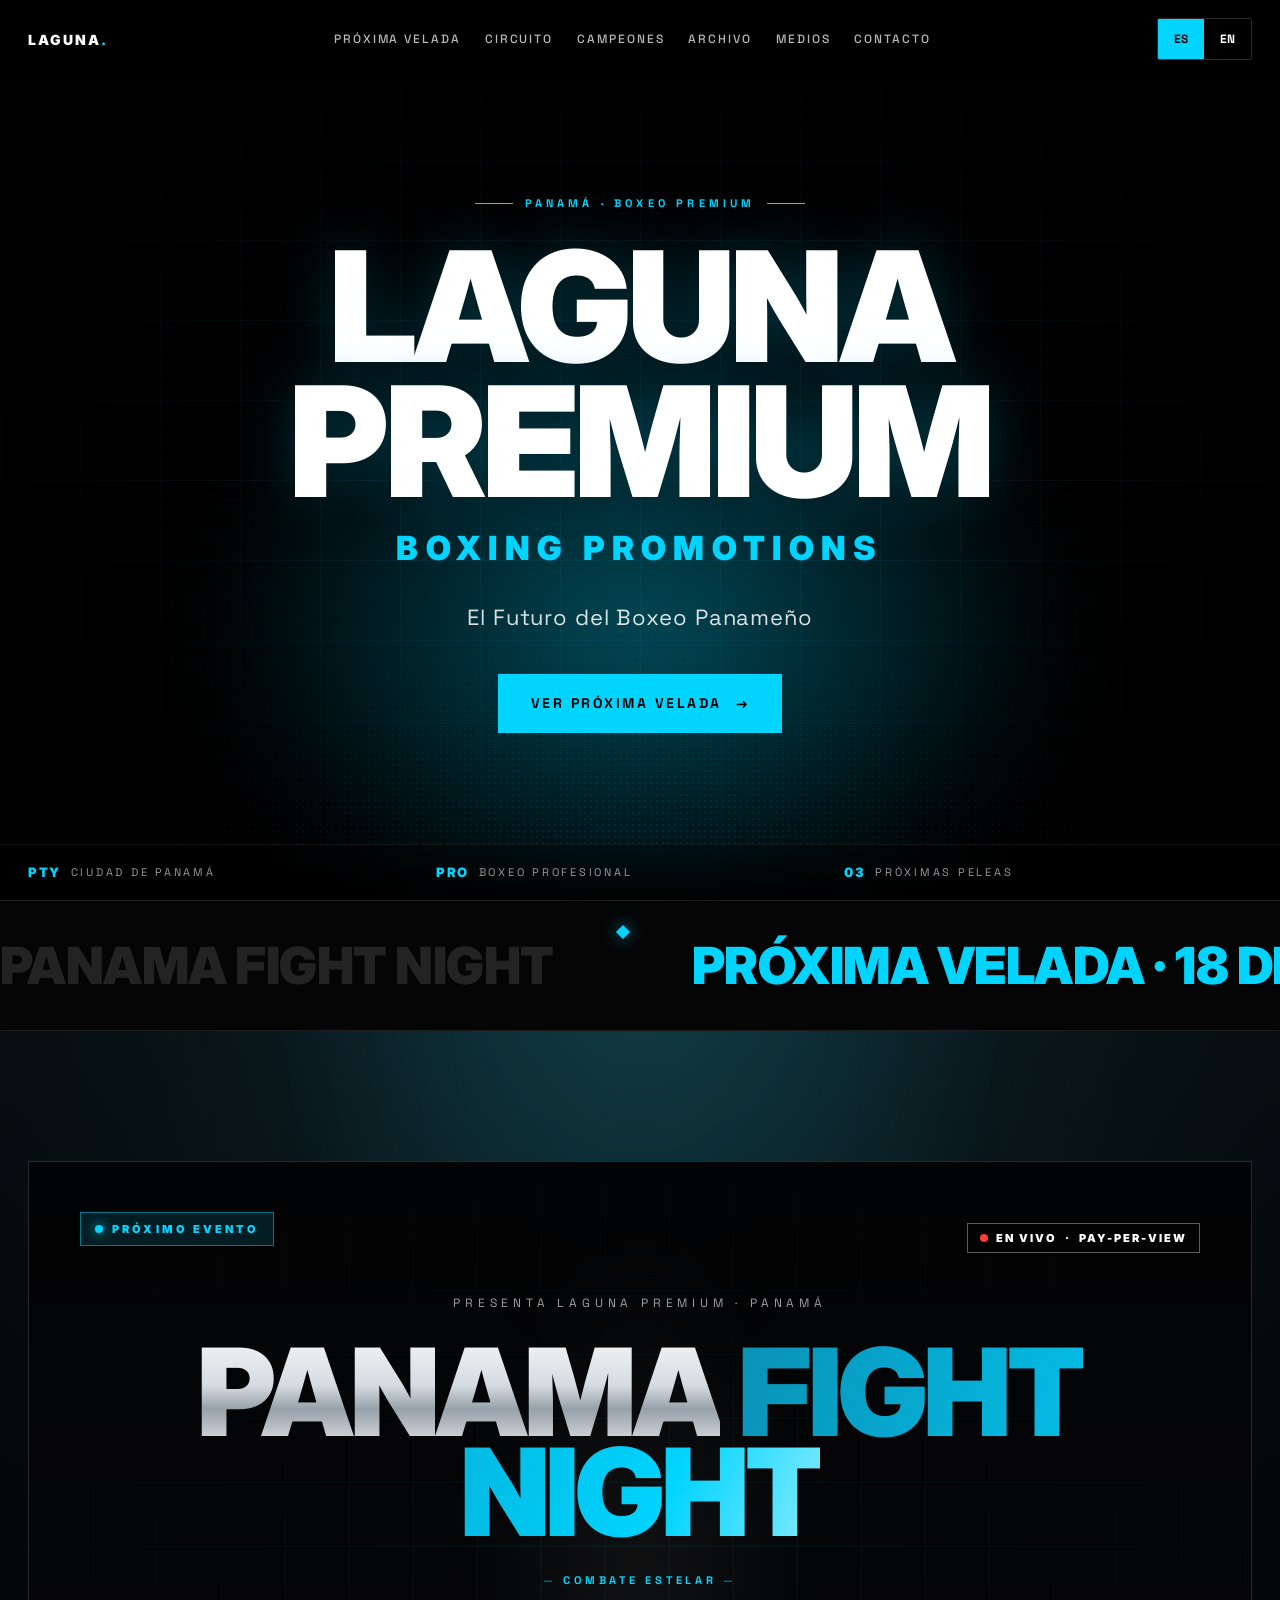
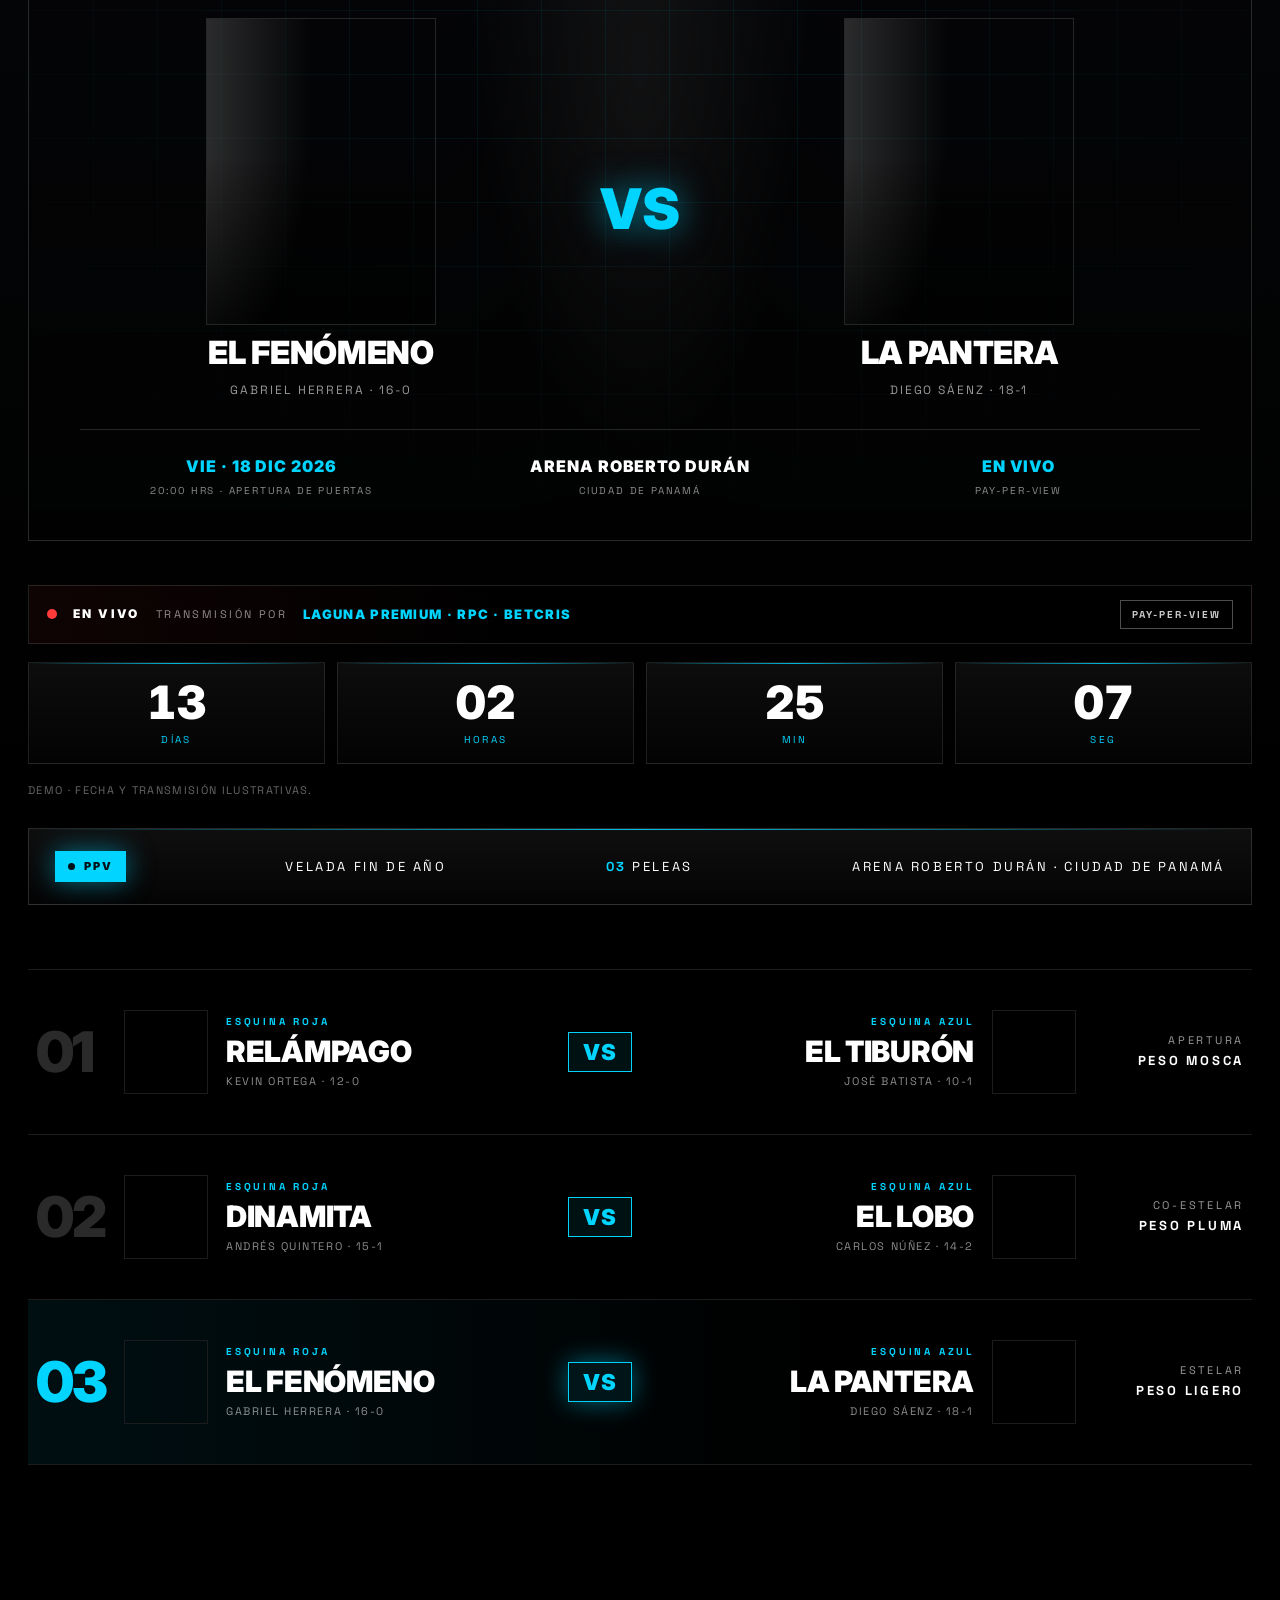
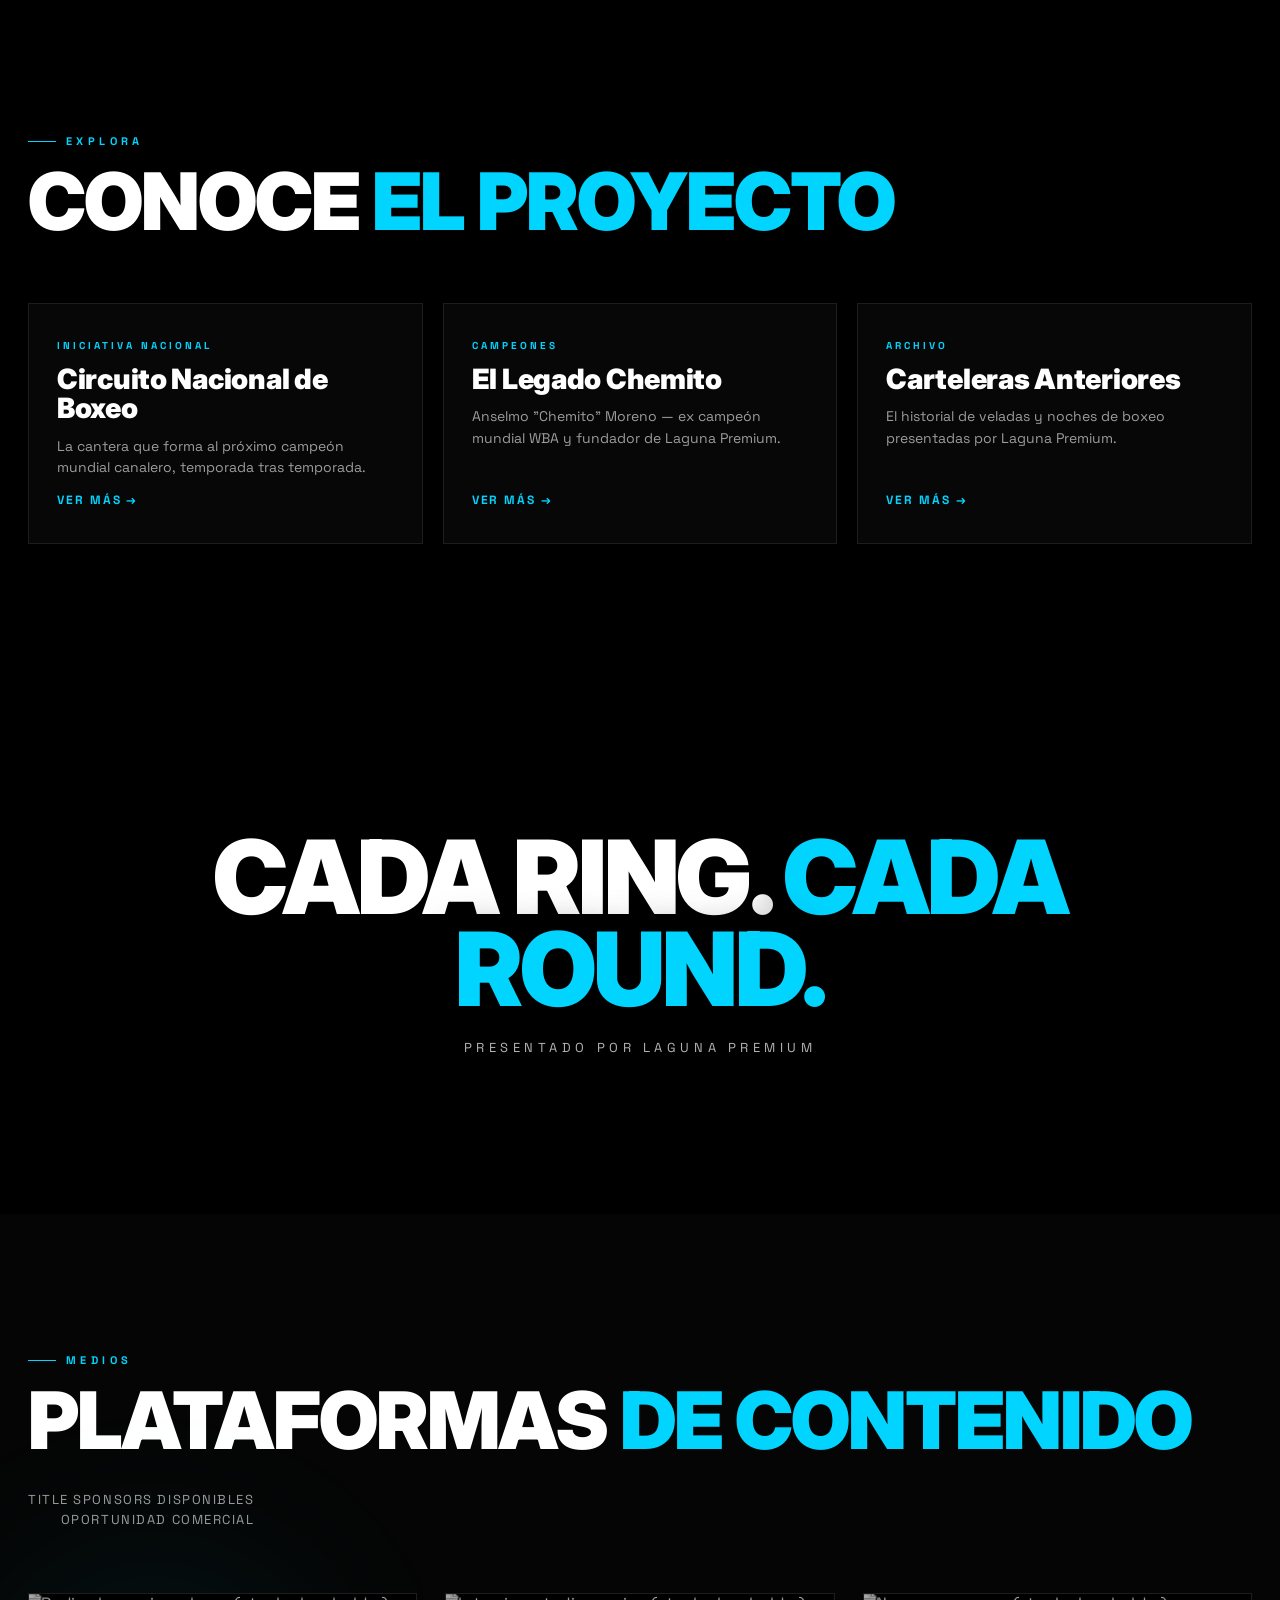
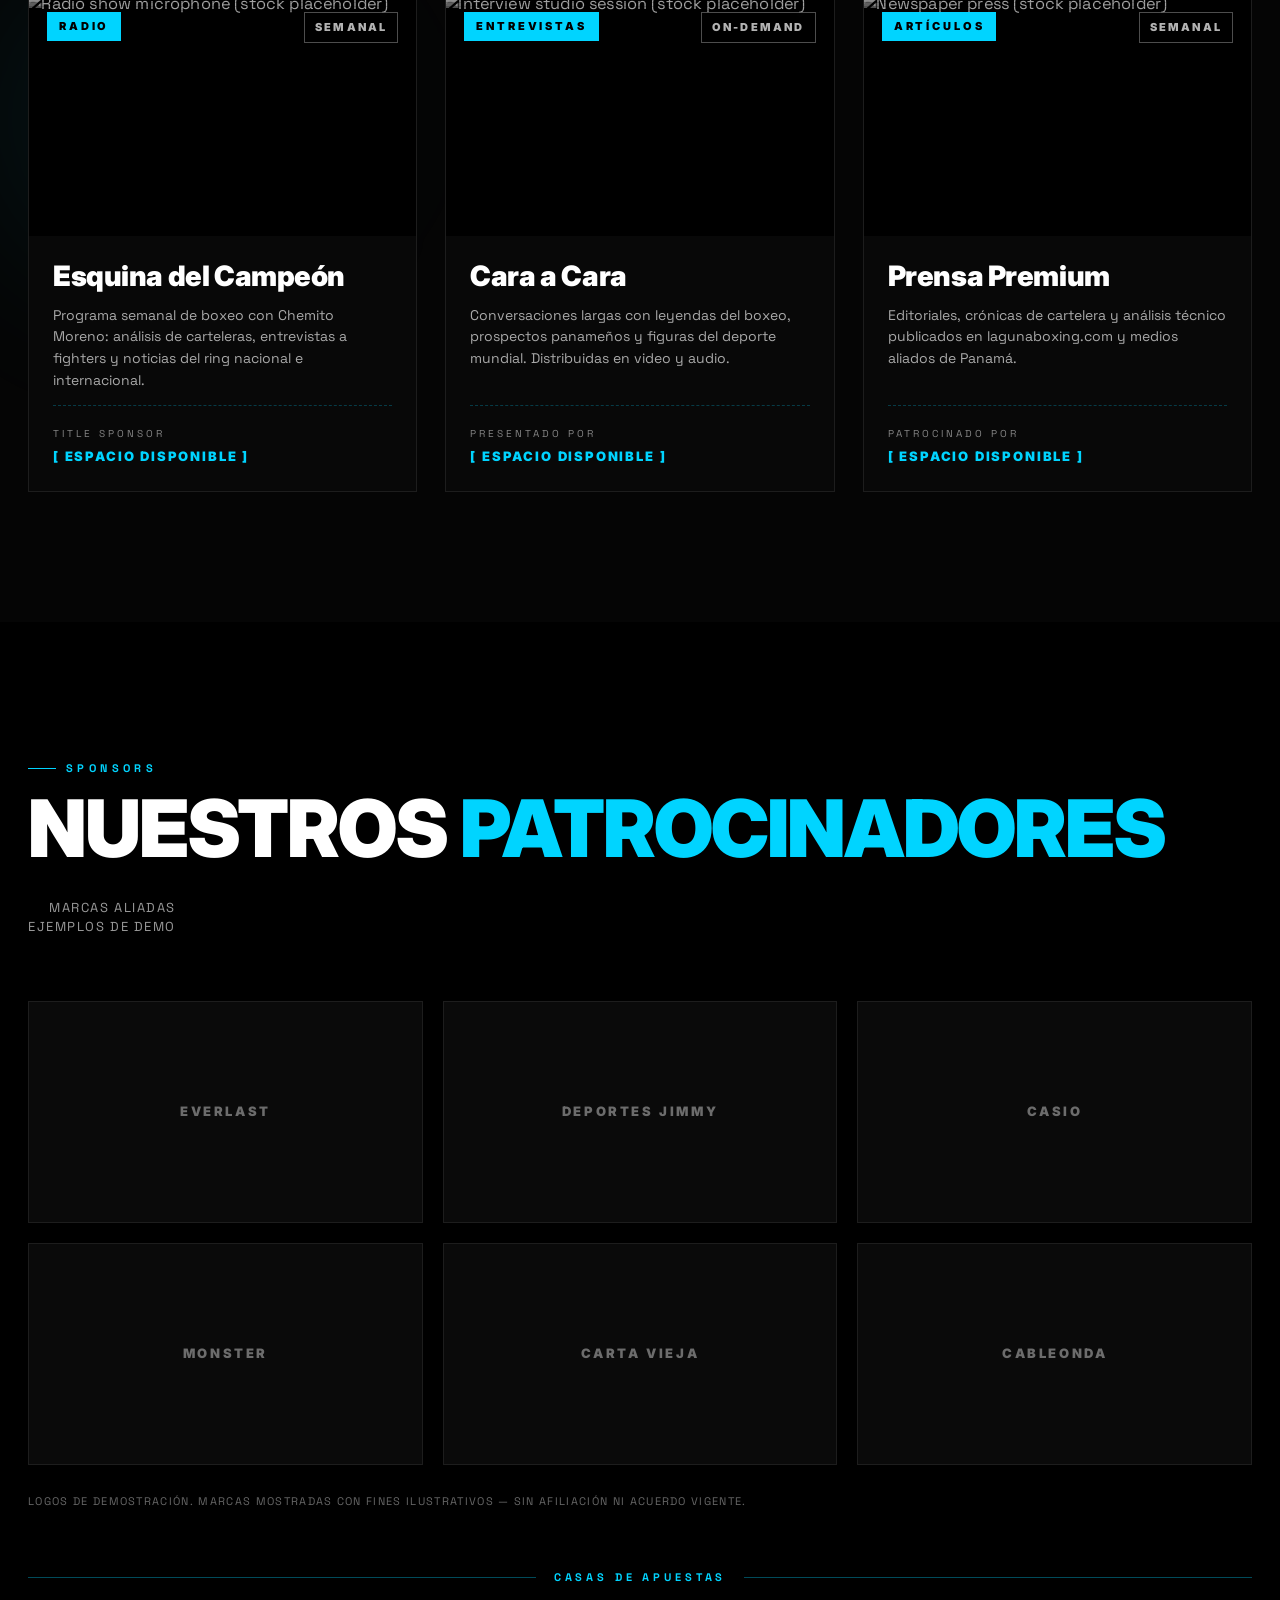
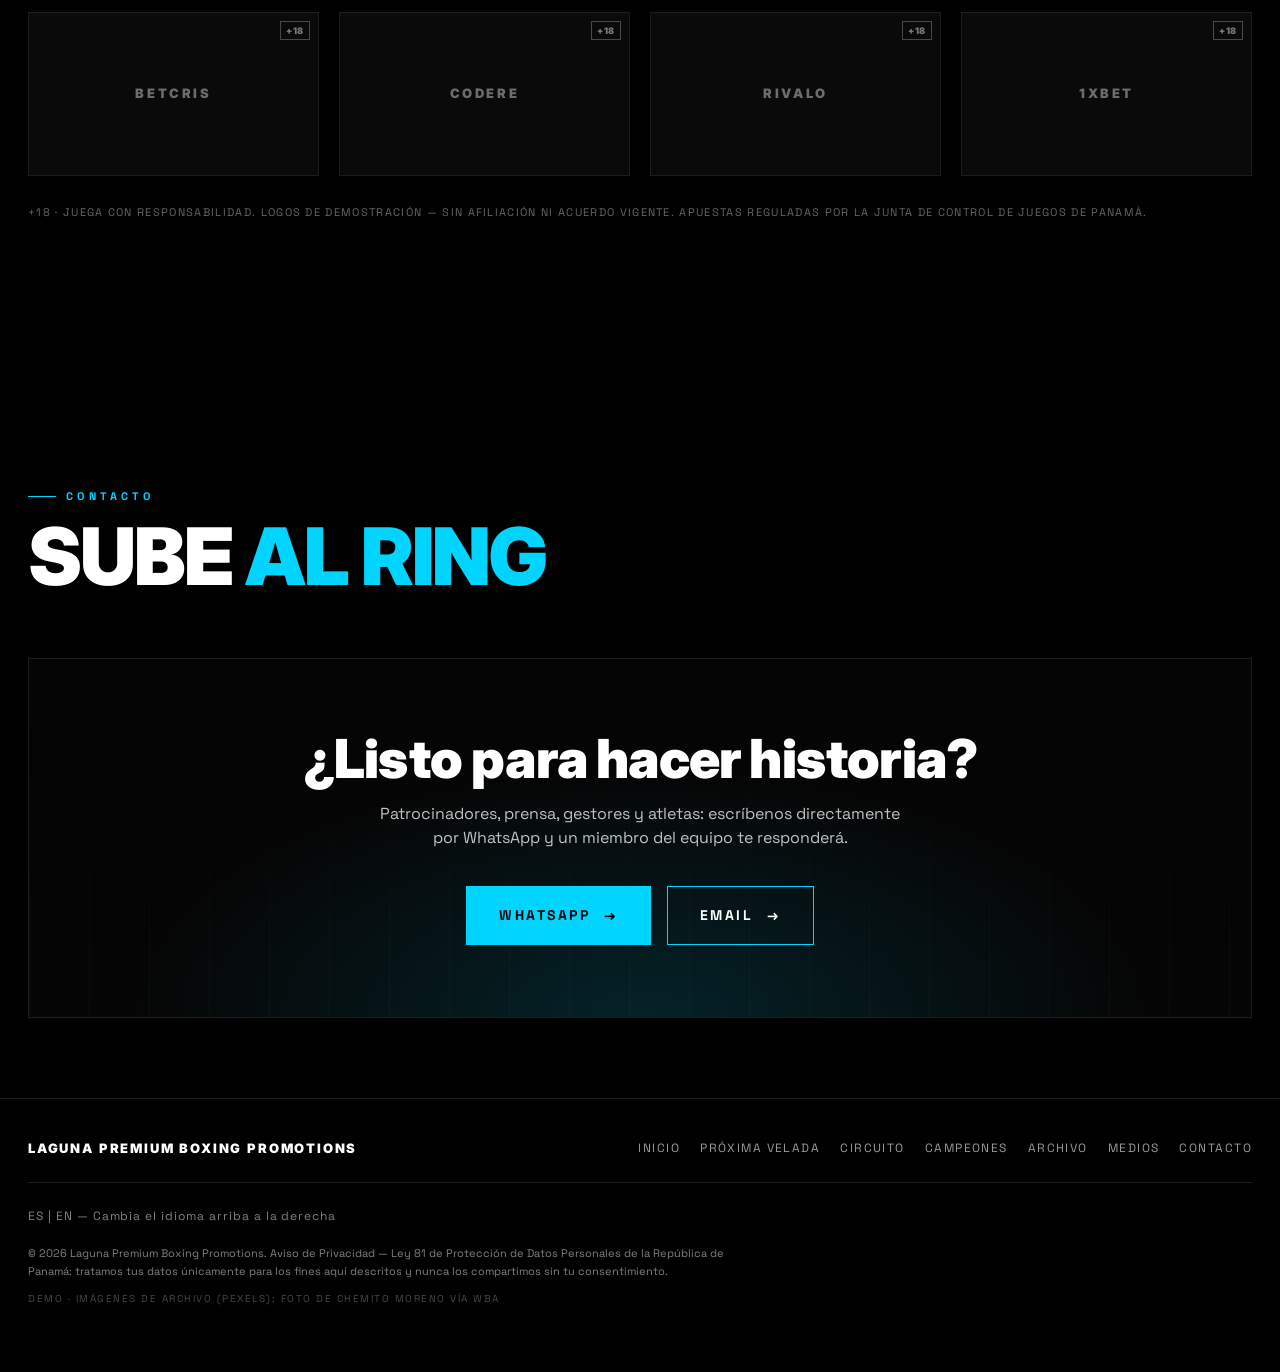
==== commit 160aea6e: "Use real WBA photo of Chemito + WBA backlink on Campeones - Self-host the official WBA "Boxer of the" ====
--- a/index.html
+++ b/index.html
@@ -41,7 +41,11 @@
     "name": "Anselmo \"Chemito\" Moreno",
     "jobTitle": "Founder",
     "nationality": "Panamanian",
-    "description": "Former WBA bantamweight world champion."
+    "description": "Former WBA bantamweight world champion.",
+    "image": "https://laguna-boxing-demo.pages.dev/assets/img/chemito-moreno-wba.jpg",
+    "sameAs": [
+      "https://www.wbaboxing.com/boxing-news/chemito-moreno-wba-boxer-of-the-month"
+    ]
   },
   "subjectOf": {
     "@type": "SportsEvent",
@@ -449,7 +453,7 @@
       <p data-i18n="footer.langhint">ES | EN — Cambia el idioma arriba a la derecha</p>
     </div>
     <p class="footer__legal" data-i18n="footer.legal">© 2026 Laguna Premium Boxing Promotions. Aviso de Privacidad — Ley 81 de Protección de Datos Personales de la República de Panamá: tratamos tus datos únicamente para los fines aquí descritos y nunca los compartimos sin tu consentimiento.</p>
-    <p class="footer__credit" data-i18n="footer.credit">DEMO · IMÁGENES DE ARCHIVO POR PEXELS · NO REPRESENTAN ATLETAS REALES</p>
+    <p class="footer__credit" data-i18n="footer.credit">DEMO · IMÁGENES DE ARCHIVO (PEXELS); FOTO DE CHEMITO MORENO VÍA WBA</p>
   </div>
 </footer>
 
--- a/assets/styles.css
+++ b/assets/styles.css
@@ -1845,3 +1845,15 @@
     .flyer__meta > div { border-top: 1px dashed rgba(255,255,255,.1); padding-top: 10px; }
     .flyer__meta > div:first-child { border-top: 0; padding-top: 0; }
   }
+
+  /* WBA source backlink + photo credit (Campeones) */
+  .champ-source { margin: 6px 0 2px; }
+  .champ-source a {
+    display: inline-flex; align-items: center;
+    font-size: 12px; letter-spacing: .12em; text-transform: uppercase;
+    color: var(--blue); border-bottom: 1px solid rgba(0,212,255,.4); padding-bottom: 2px;
+    transition: color .2s var(--ease), border-color .2s var(--ease);
+  }
+  .champ-source a:hover { color: var(--white); border-color: var(--white); }
+  .portrait__name a { color: rgba(255,255,255,.85); transition: color .2s var(--ease); }
+  .portrait__name a:hover { color: var(--blue); }
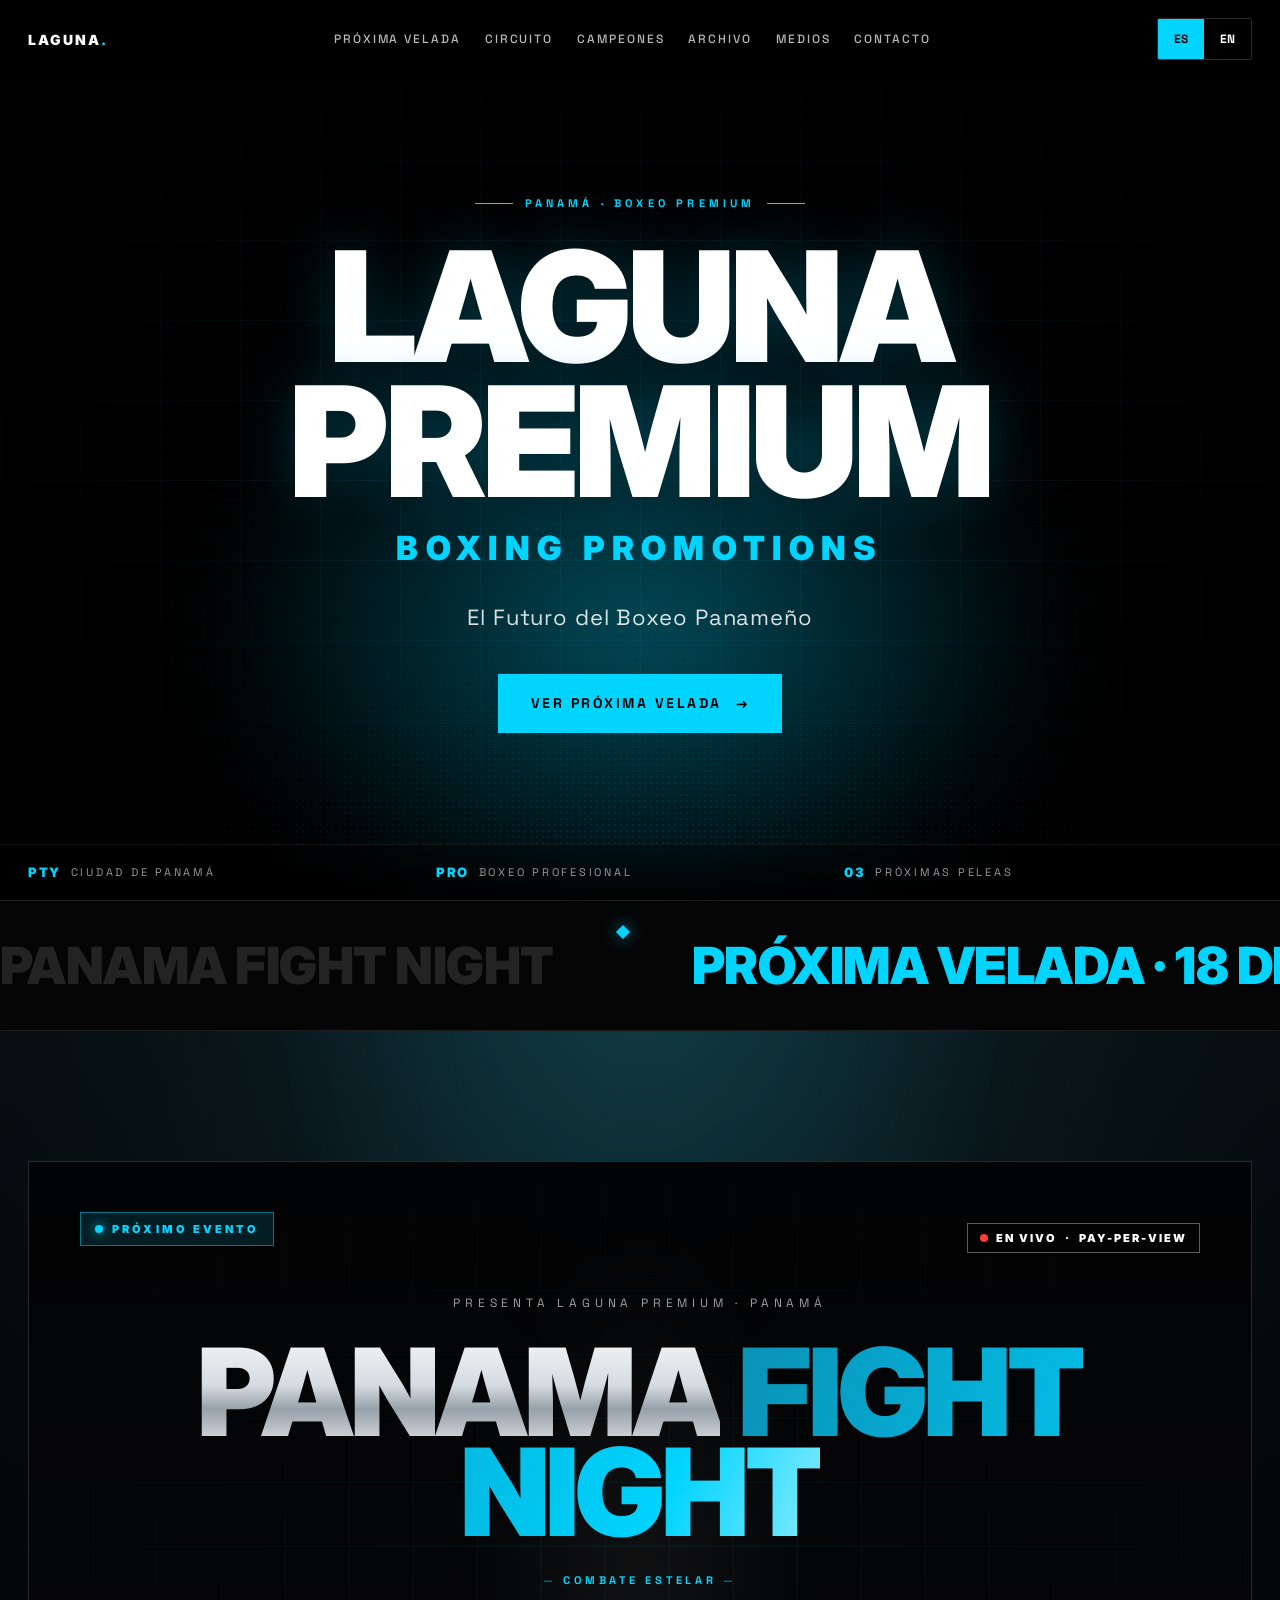
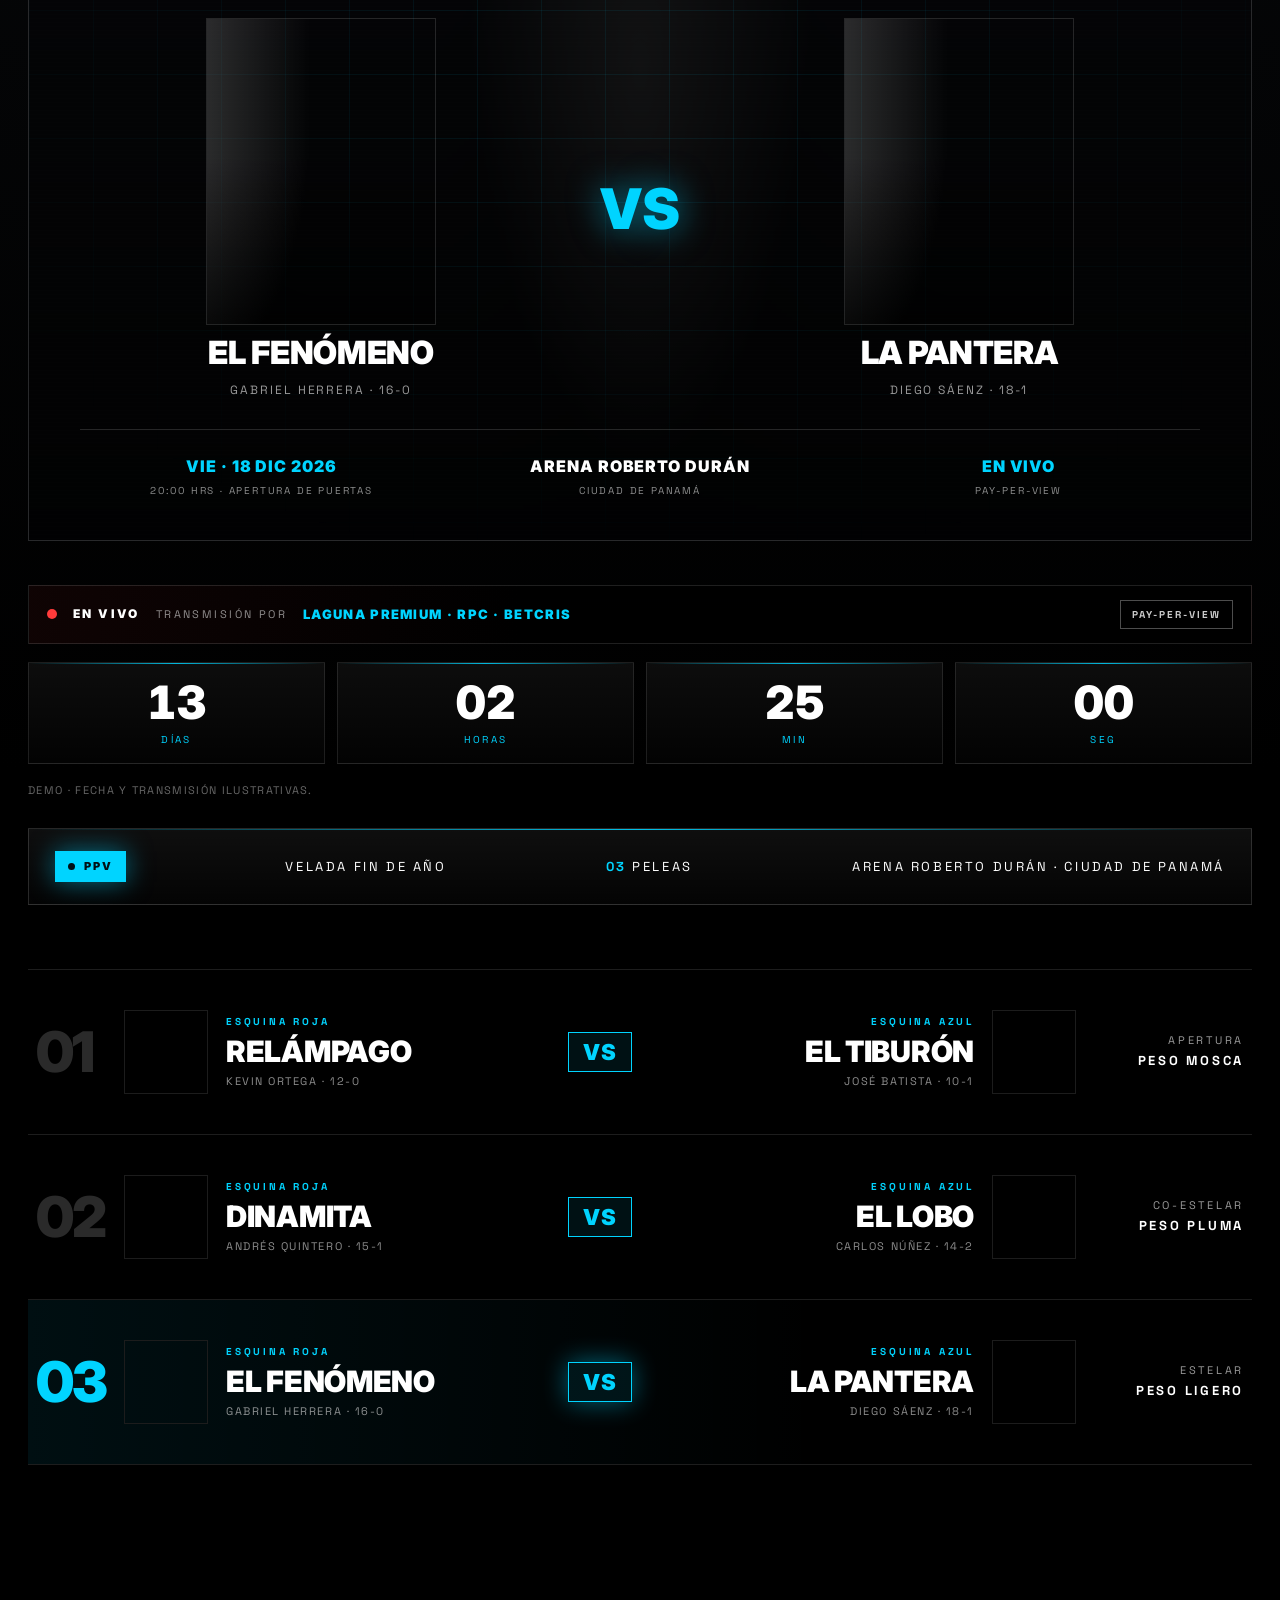
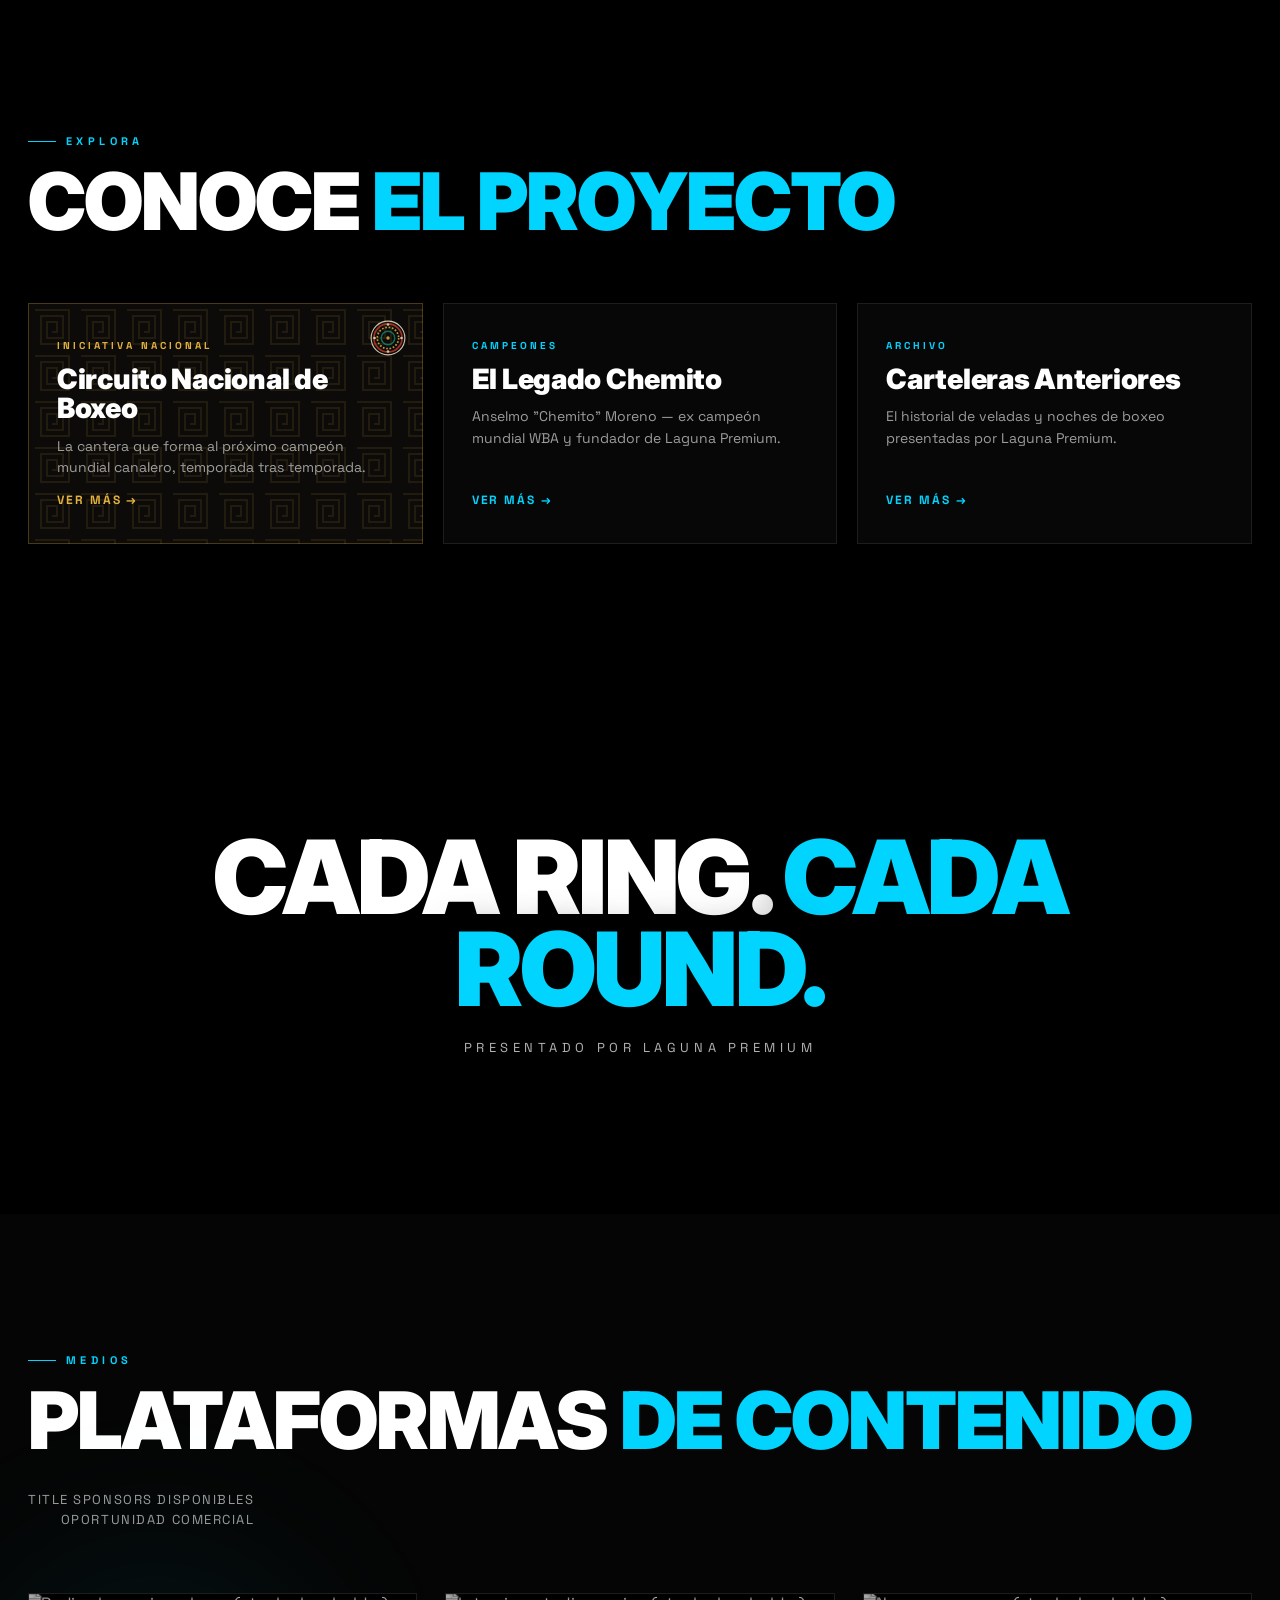
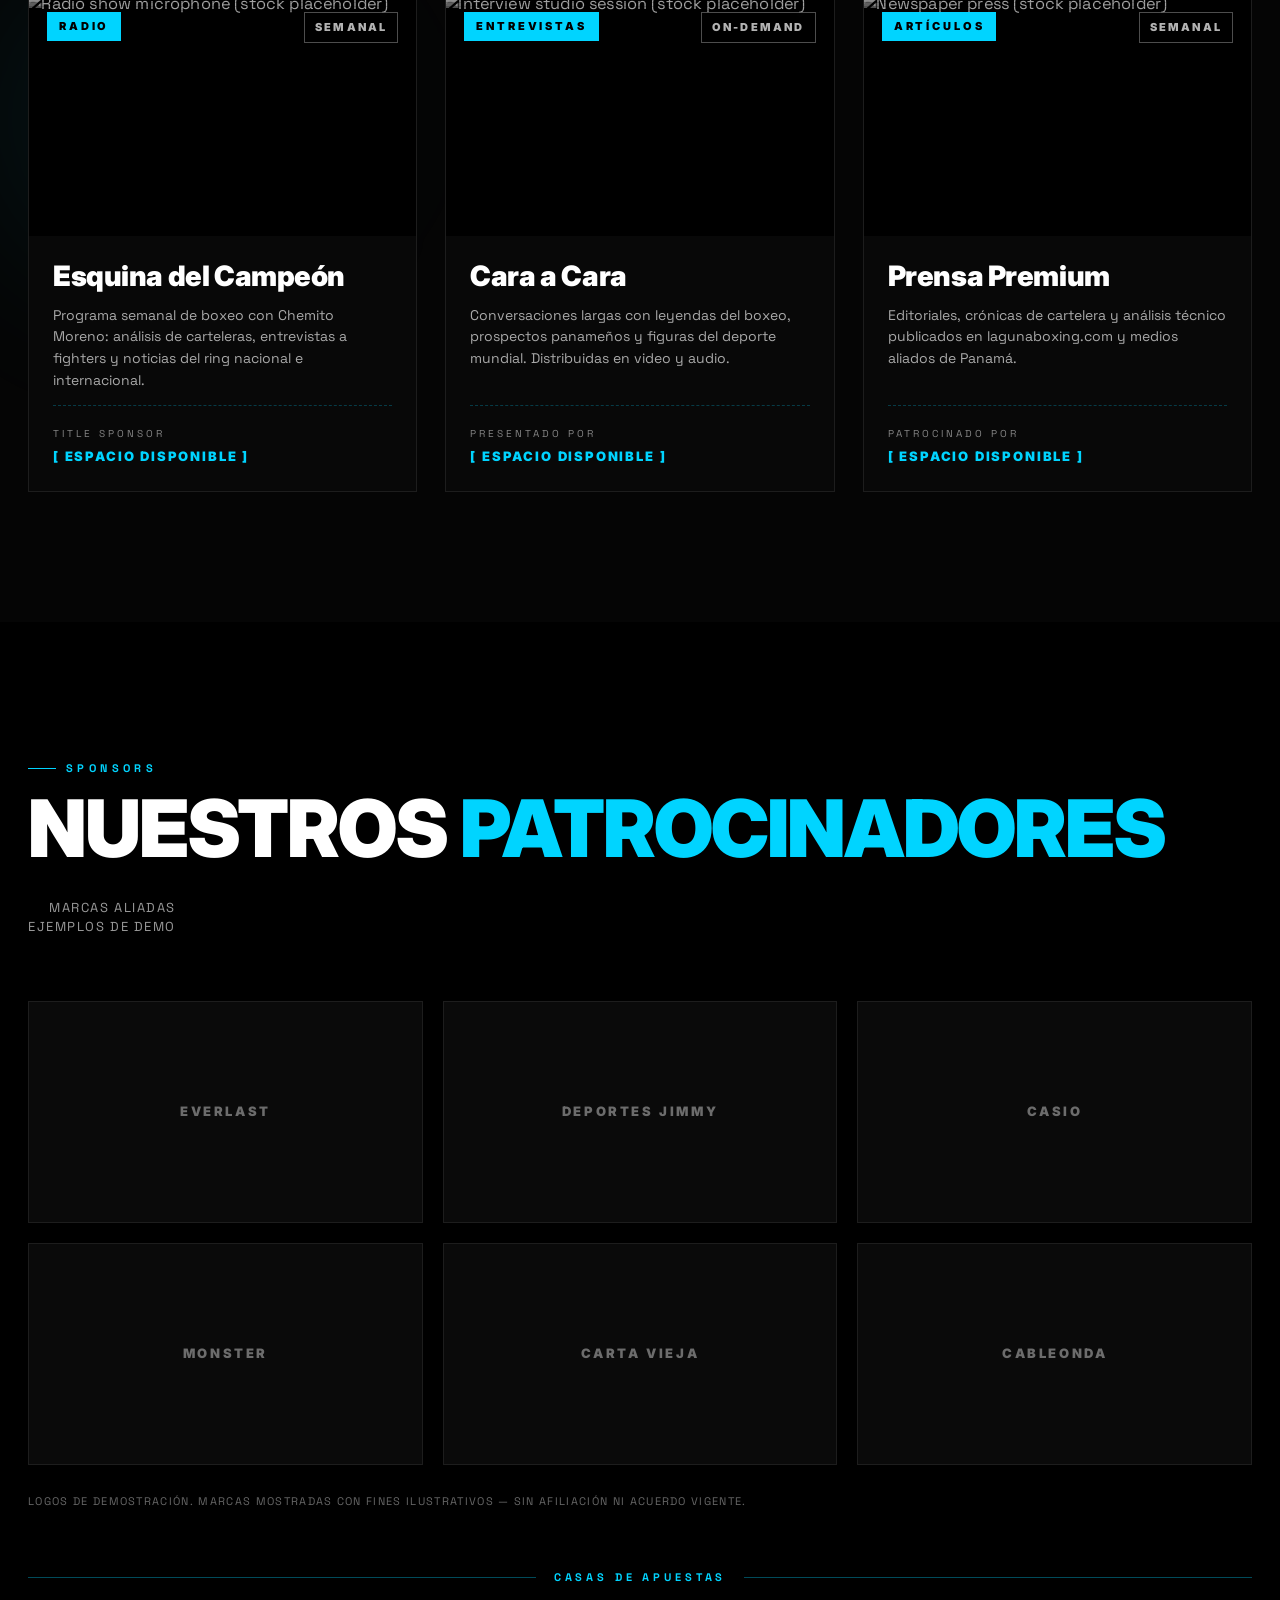
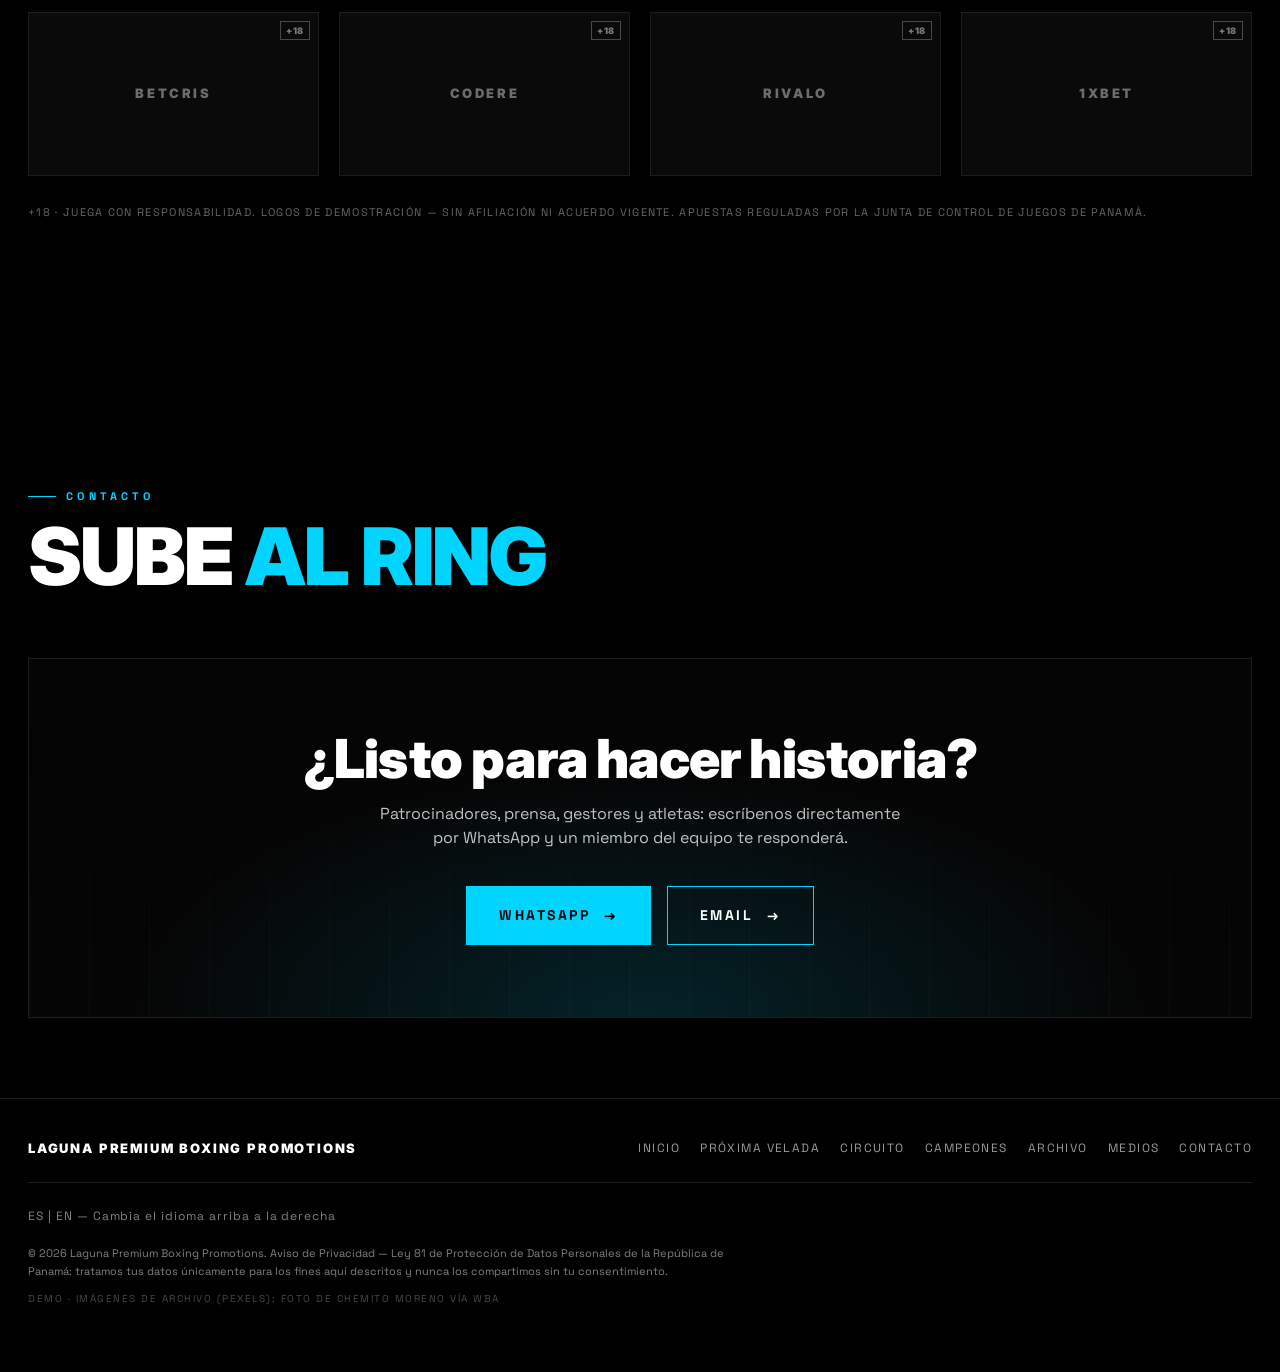
==== commit 49cb9f20: "Give the Circuito explore card the page's Mola identity New .explore-card--mola modifier: faint gold" ====
--- a/index.html
+++ b/index.html
@@ -287,7 +287,7 @@
       </div>
     </div>
     <div class="explore-grid">
-      <a class="explore-card reveal" href="/circuito/">
+      <a class="explore-card explore-card--mola reveal" href="/circuito/">
         <span class="explore-card__kicker" data-i18n="explore.circuitoK">INICIATIVA NACIONAL</span>
         <h3 data-i18n="explore.circuitoT">Circuito Nacional de Boxeo</h3>
         <p data-i18n="explore.circuitoD">La cantera que forma al próximo campeón mundial canalero, temporada tras temporada.</p>
--- a/assets/styles.css
+++ b/assets/styles.css
@@ -1857,3 +1857,30 @@
   .champ-source a:hover { color: var(--white); border-color: var(--white); }
   .portrait__name a { color: rgba(255,255,255,.85); transition: color .2s var(--ease); }
   .portrait__name a:hover { color: var(--blue); }
+
+  /* Circuito explore card carries the page's Mola identity */
+  .explore-card--mola {
+    background:
+      url("data:image/svg+xml,%3Csvg xmlns='http://www.w3.org/2000/svg' width='46' height='46'%3E%3Cpath d='M6 6 H40 V40 H12 V12 H34 V34 H18 V18 H28 V28 H23' fill='none' stroke='%23e4b23c' stroke-opacity='0.10' stroke-width='2'/%3E%3C/svg%3E"),
+      #0c0b0a;
+    background-repeat: repeat, no-repeat;
+    border-color: rgba(228,178,60,.28);
+  }
+  .explore-card--mola::before { background: var(--mola-gold); }
+  .explore-card--mola::after {
+    content: ""; position: absolute; top: 16px; right: 16px;
+    width: 36px; height: 36px; opacity: .85; pointer-events: none;
+    background-repeat: no-repeat; background-size: contain;
+    background-image: url("data:image/svg+xml,%3Csvg xmlns='http://www.w3.org/2000/svg' width='64' height='64'%3E%3Ccircle cx='32' cy='32' r='30' fill='none' stroke='%23efe3c8' stroke-width='2'/%3E%3Ccircle cx='32' cy='32' r='25' fill='none' stroke='%23b7382b' stroke-width='3'/%3E%3Ccircle cx='32' cy='32' r='19' fill='none' stroke='%23e4b23c' stroke-width='3' stroke-dasharray='3 3'/%3E%3Ccircle cx='32' cy='32' r='12' fill='none' stroke='%2311806a' stroke-width='2.5'/%3E%3Ccircle cx='32' cy='32' r='3' fill='%23e4b23c'/%3E%3Ccircle cx='32' cy='8' r='2.4' fill='%23efe3c8'/%3E%3Ccircle cx='32' cy='56' r='2.4' fill='%23efe3c8'/%3E%3Ccircle cx='8' cy='32' r='2.4' fill='%23efe3c8'/%3E%3Ccircle cx='56' cy='32' r='2.4' fill='%23efe3c8'/%3E%3C/svg%3E");
+  }
+  .explore-card--mola .explore-card__kicker,
+  .explore-card--mola .explore-card__cta { color: var(--mola-gold); }
+  .explore-card--mola:hover {
+    border-color: var(--mola-gold);
+    background:
+      url("data:image/svg+xml,%3Csvg xmlns='http://www.w3.org/2000/svg' width='46' height='46'%3E%3Cpath d='M6 6 H40 V40 H12 V12 H34 V34 H18 V18 H28 V28 H23' fill='none' stroke='%23e4b23c' stroke-opacity='0.16' stroke-width='2'/%3E%3C/svg%3E"),
+      #0d0c0a;
+    background-repeat: repeat, no-repeat;
+    box-shadow: 0 12px 40px rgba(228,178,60,.14);
+  }
+  .explore-card--mola .explore-card__cta { padding-right: 44px; }
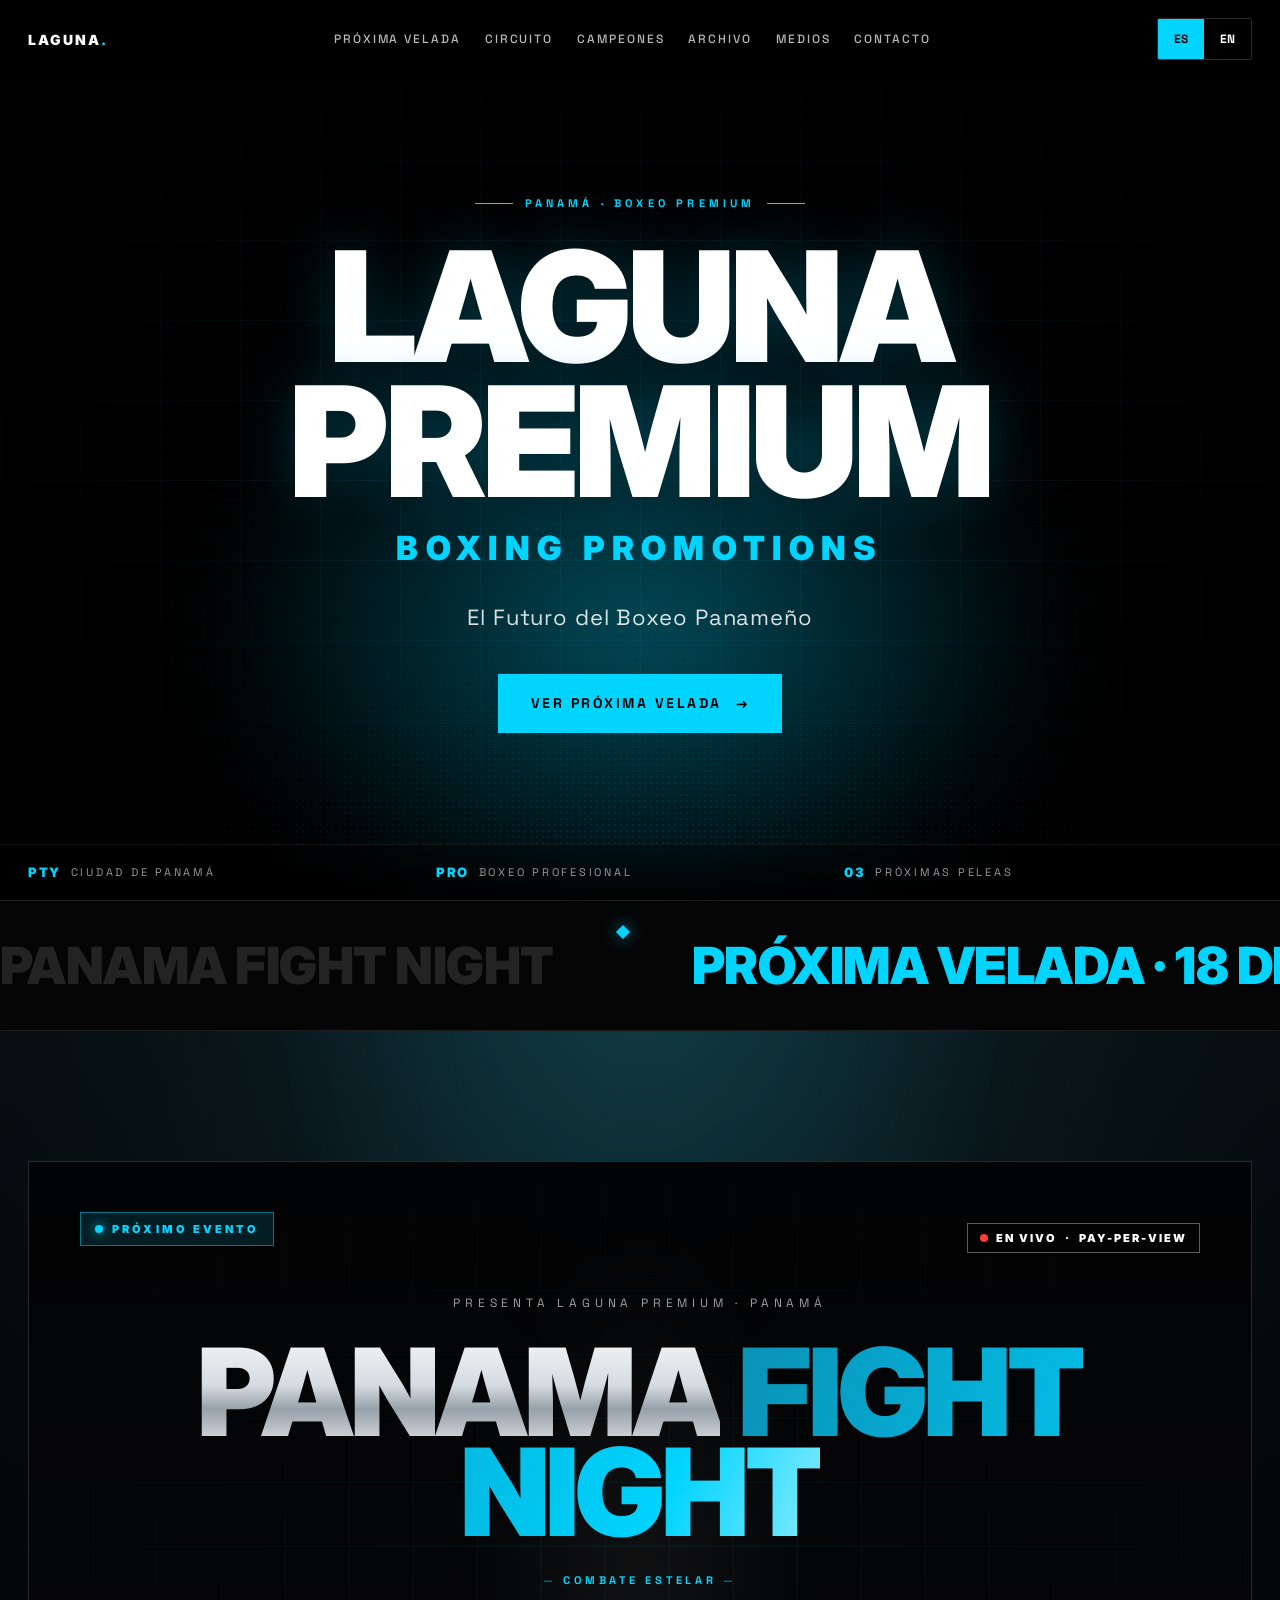
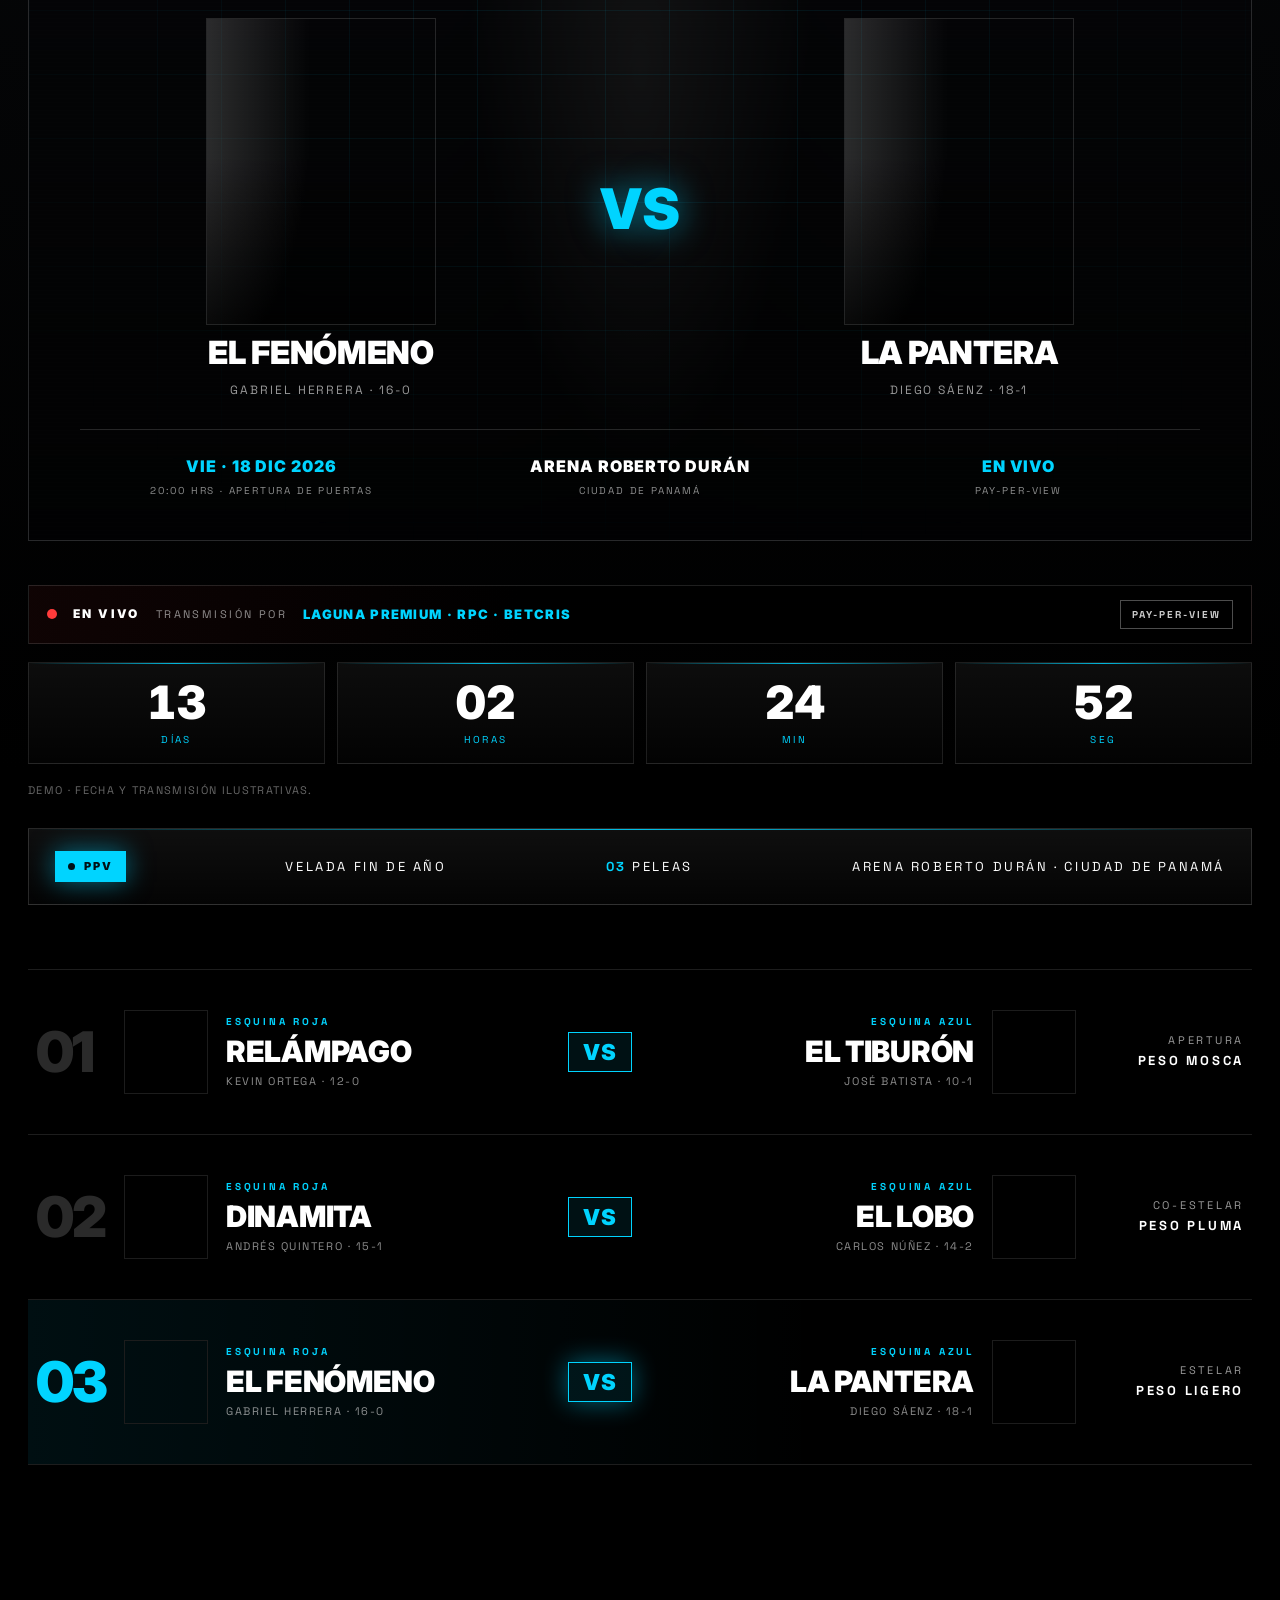
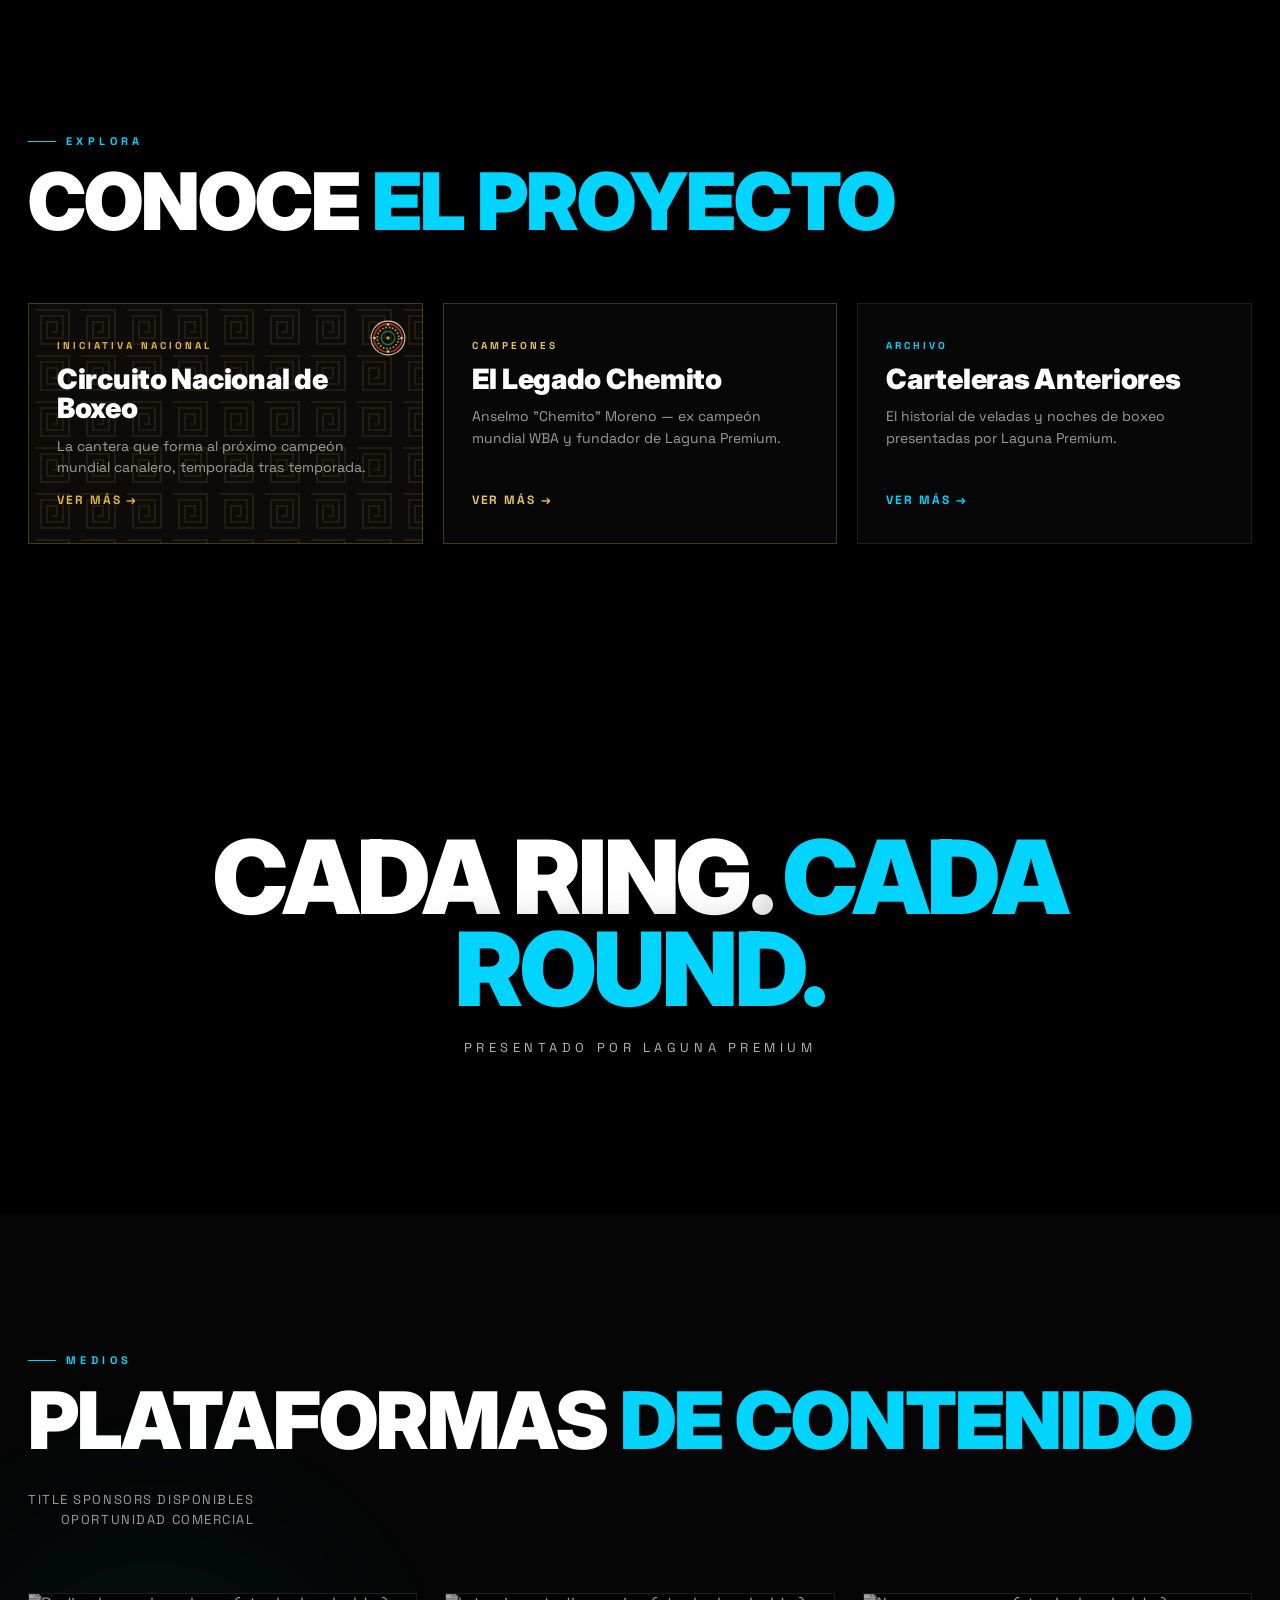
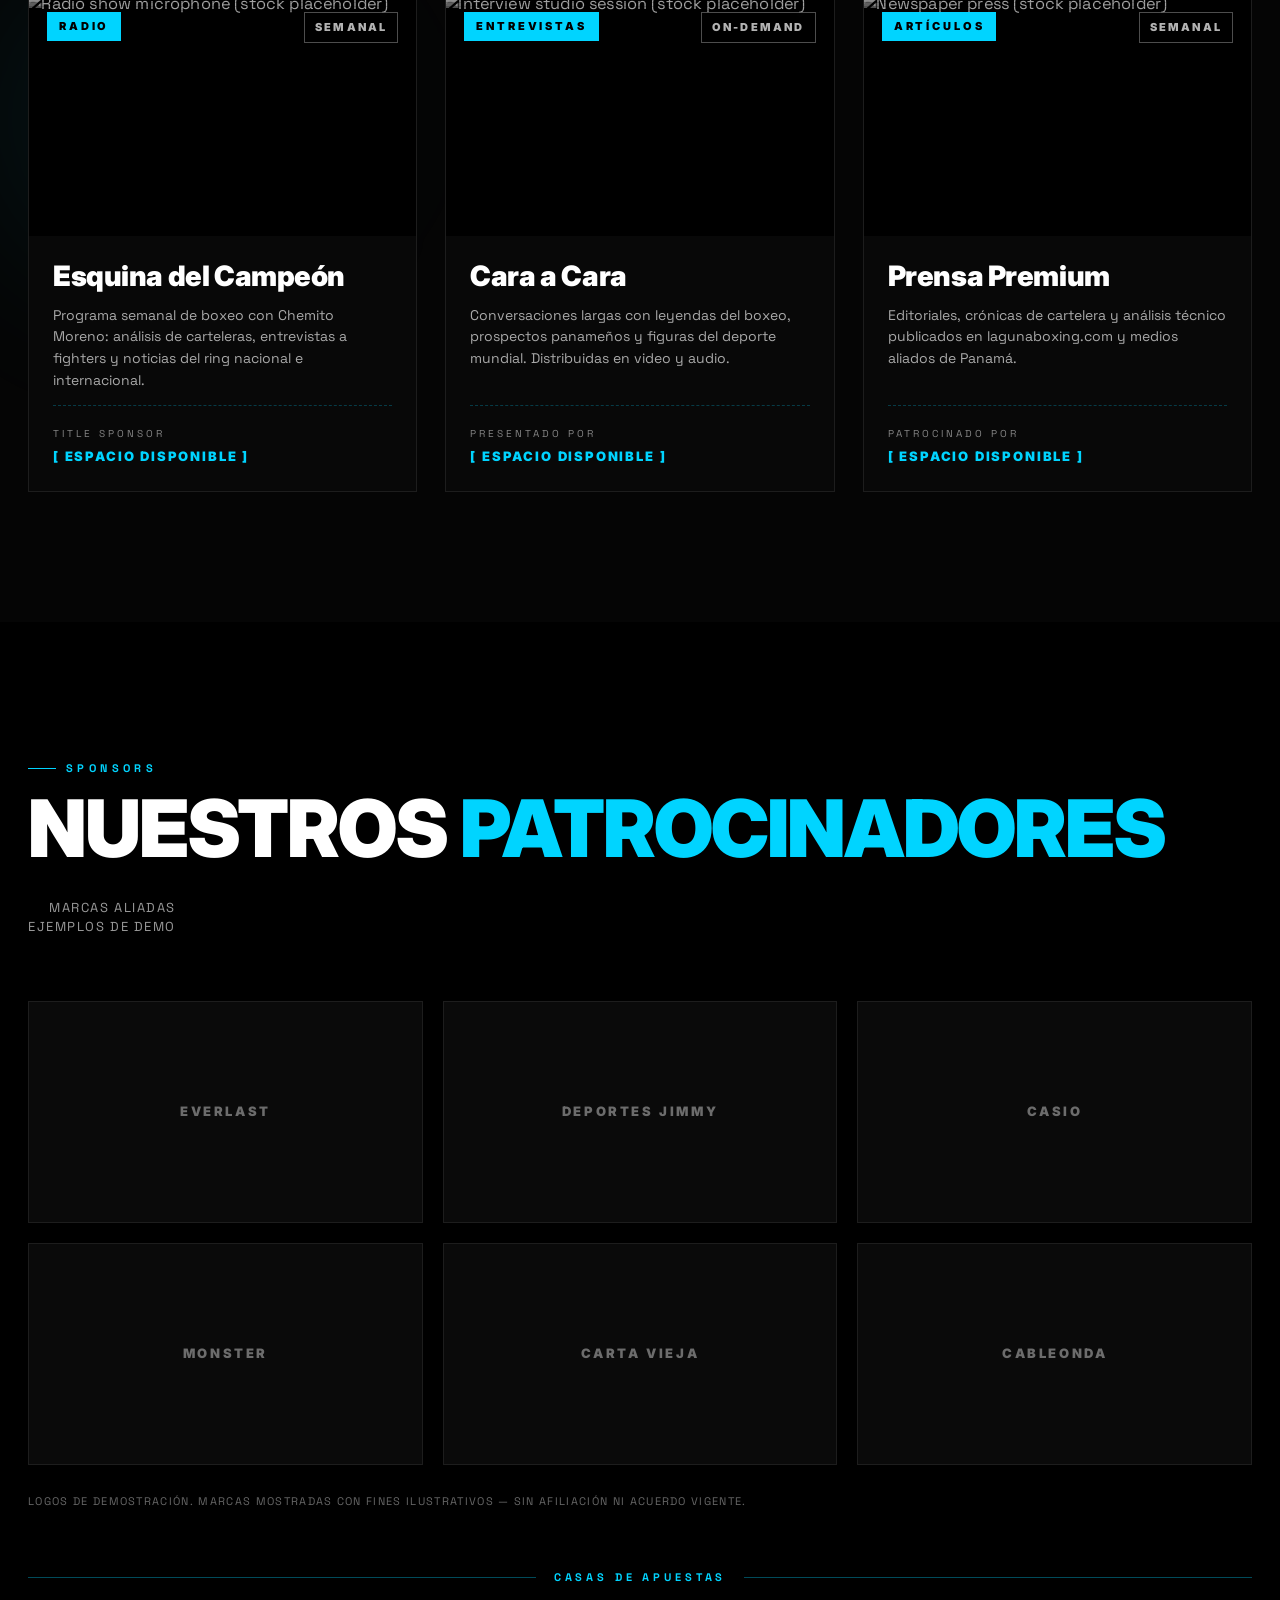
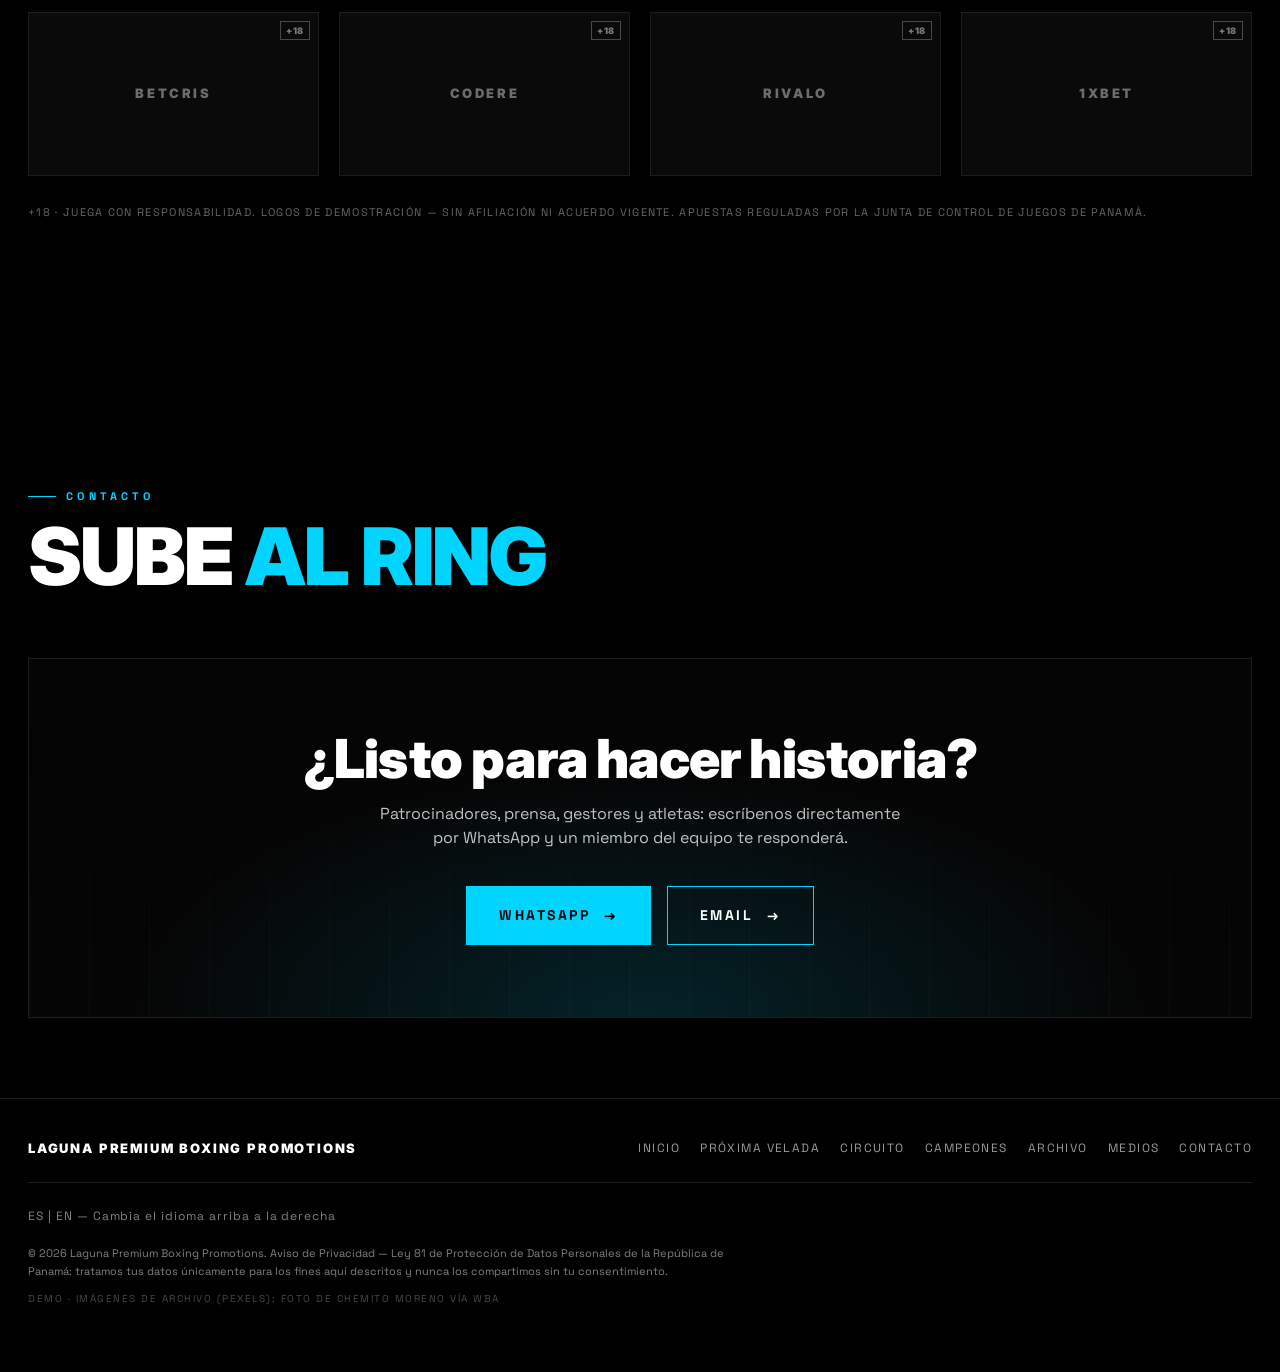
==== commit 6419167e: "Give Campeones / Chemito section a championship-gold treatment New --gold palette. Campeones pagehea" ====
--- a/index.html
+++ b/index.html
@@ -293,7 +293,7 @@
         <p data-i18n="explore.circuitoD">La cantera que forma al próximo campeón mundial canalero, temporada tras temporada.</p>
         <span class="explore-card__cta"><span data-i18n="explore.more">VER MÁS</span> →</span>
       </a>
-      <a class="explore-card reveal" href="/campeones/">
+      <a class="explore-card explore-card--gold reveal" href="/campeones/">
         <span class="explore-card__kicker" data-i18n="explore.campK">CAMPEONES</span>
         <h3 data-i18n="explore.campT">El Legado Chemito</h3>
         <p data-i18n="explore.campD">Anselmo "Chemito" Moreno — ex campeón mundial WBA y fundador de Laguna Premium.</p>
--- a/assets/styles.css
+++ b/assets/styles.css
@@ -12,6 +12,9 @@
     --mola-gold: #e4b23c;
     --mola-teal: #11806a;
     --mola-cream: #efe3c8;
+    /* Championship gold — used in the Campeones / Chemito section */
+    --gold: #e7c25c;
+    --gold-dim: #b8893a;
   }
 
   *, *::before, *::after { box-sizing: border-box; }
@@ -1884,3 +1887,42 @@
     box-shadow: 0 12px 40px rgba(228,178,60,.14);
   }
   .explore-card--mola .explore-card__cta { padding-right: 44px; }
+
+  /* =====================================================================
+     CHAMPIONSHIP GOLD — Campeones / Chemito section (replaces blue here)
+     ===================================================================== */
+  /* page header (campeones) */
+  .pagehead--gold {
+    background: radial-gradient(120% 80% at 50% -10%, rgba(231,194,92,.12), transparent 60%), #000;
+  }
+  .pagehead--gold .pagehead__kicker { color: var(--gold); }
+  .pagehead--gold .pagehead__kicker::before { background: var(--gold); }
+  .pagehead--gold .crumbs a:hover { color: var(--gold); }
+  .pagehead--gold .crumbs span[aria-current] { color: var(--gold); }
+  .pagehead--gold .pagehead__title em {
+    background: linear-gradient(180deg, #f7e3a1 0%, #e7c25c 46%, #b8893a 70%, #f3dd97 100%);
+    -webkit-background-clip: text; background-clip: text; -webkit-text-fill-color: transparent; color: transparent;
+  }
+
+  /* champions section accents */
+  .champions .champ-bio__role { color: var(--gold); }
+  .champions .champ-stat__num,
+  .champions .champ-stat__num .suffix { color: var(--gold); }
+  .champions .champ-stats { border-top-color: rgba(231,194,92,.22); }
+  .champions .portrait__corner { border-color: var(--gold); }
+  .champions .portrait__badge { background: var(--gold); color: #1a1206; }
+  .champions .portrait::before {
+    background:
+      linear-gradient(to top, rgba(0,0,0,.85) 0%, rgba(0,0,0,.2) 35%, transparent 60%),
+      linear-gradient(to right, rgba(231,194,92,.12), transparent 42%);
+  }
+  .champions .portrait__name a:hover { color: var(--gold); }
+  .champions .champ-source a { color: var(--gold); border-bottom-color: rgba(231,194,92,.45); }
+  .champions .champ-source a:hover { color: var(--white); border-color: var(--white); }
+
+  /* Campeones explore card → gold accent */
+  .explore-card--gold { border-color: rgba(231,194,92,.26); }
+  .explore-card--gold::before { background: var(--gold); }
+  .explore-card--gold .explore-card__kicker,
+  .explore-card--gold .explore-card__cta { color: var(--gold); }
+  .explore-card--gold:hover { border-color: var(--gold); box-shadow: 0 12px 40px rgba(231,194,92,.14); }
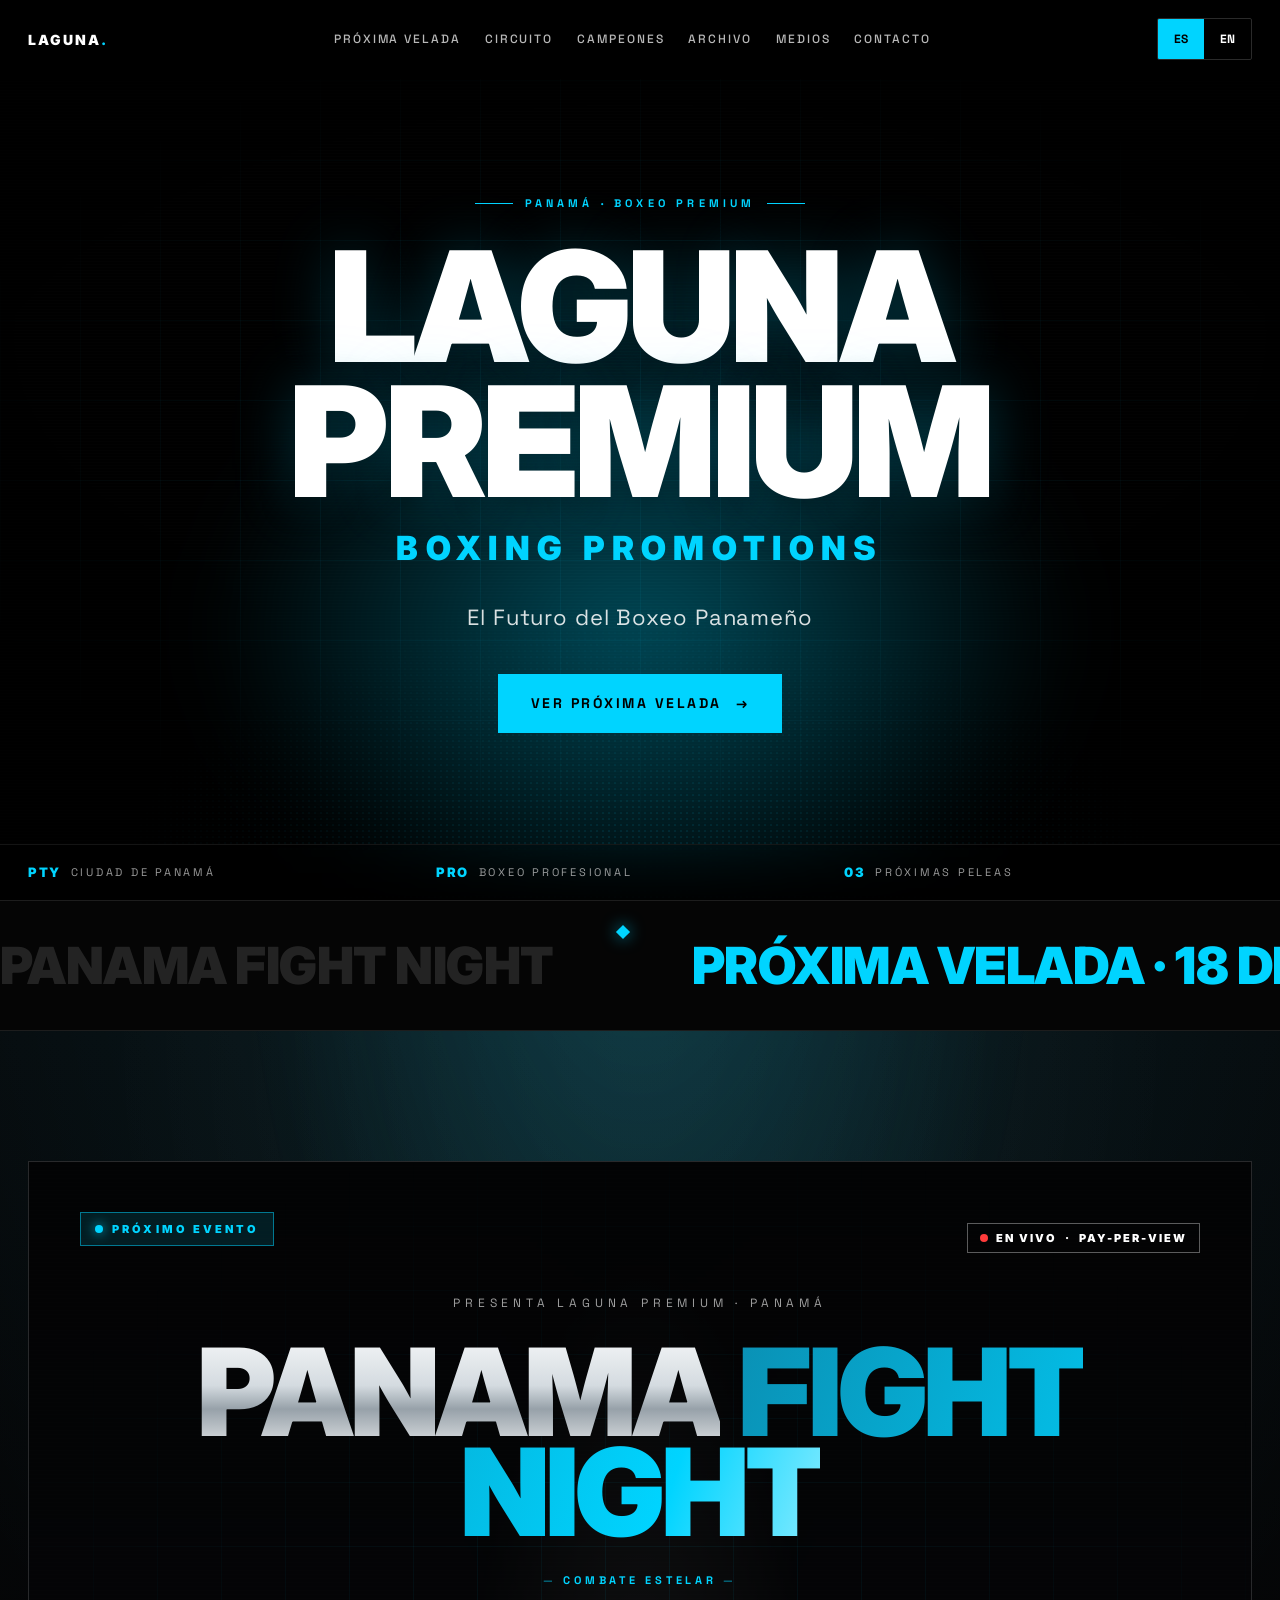
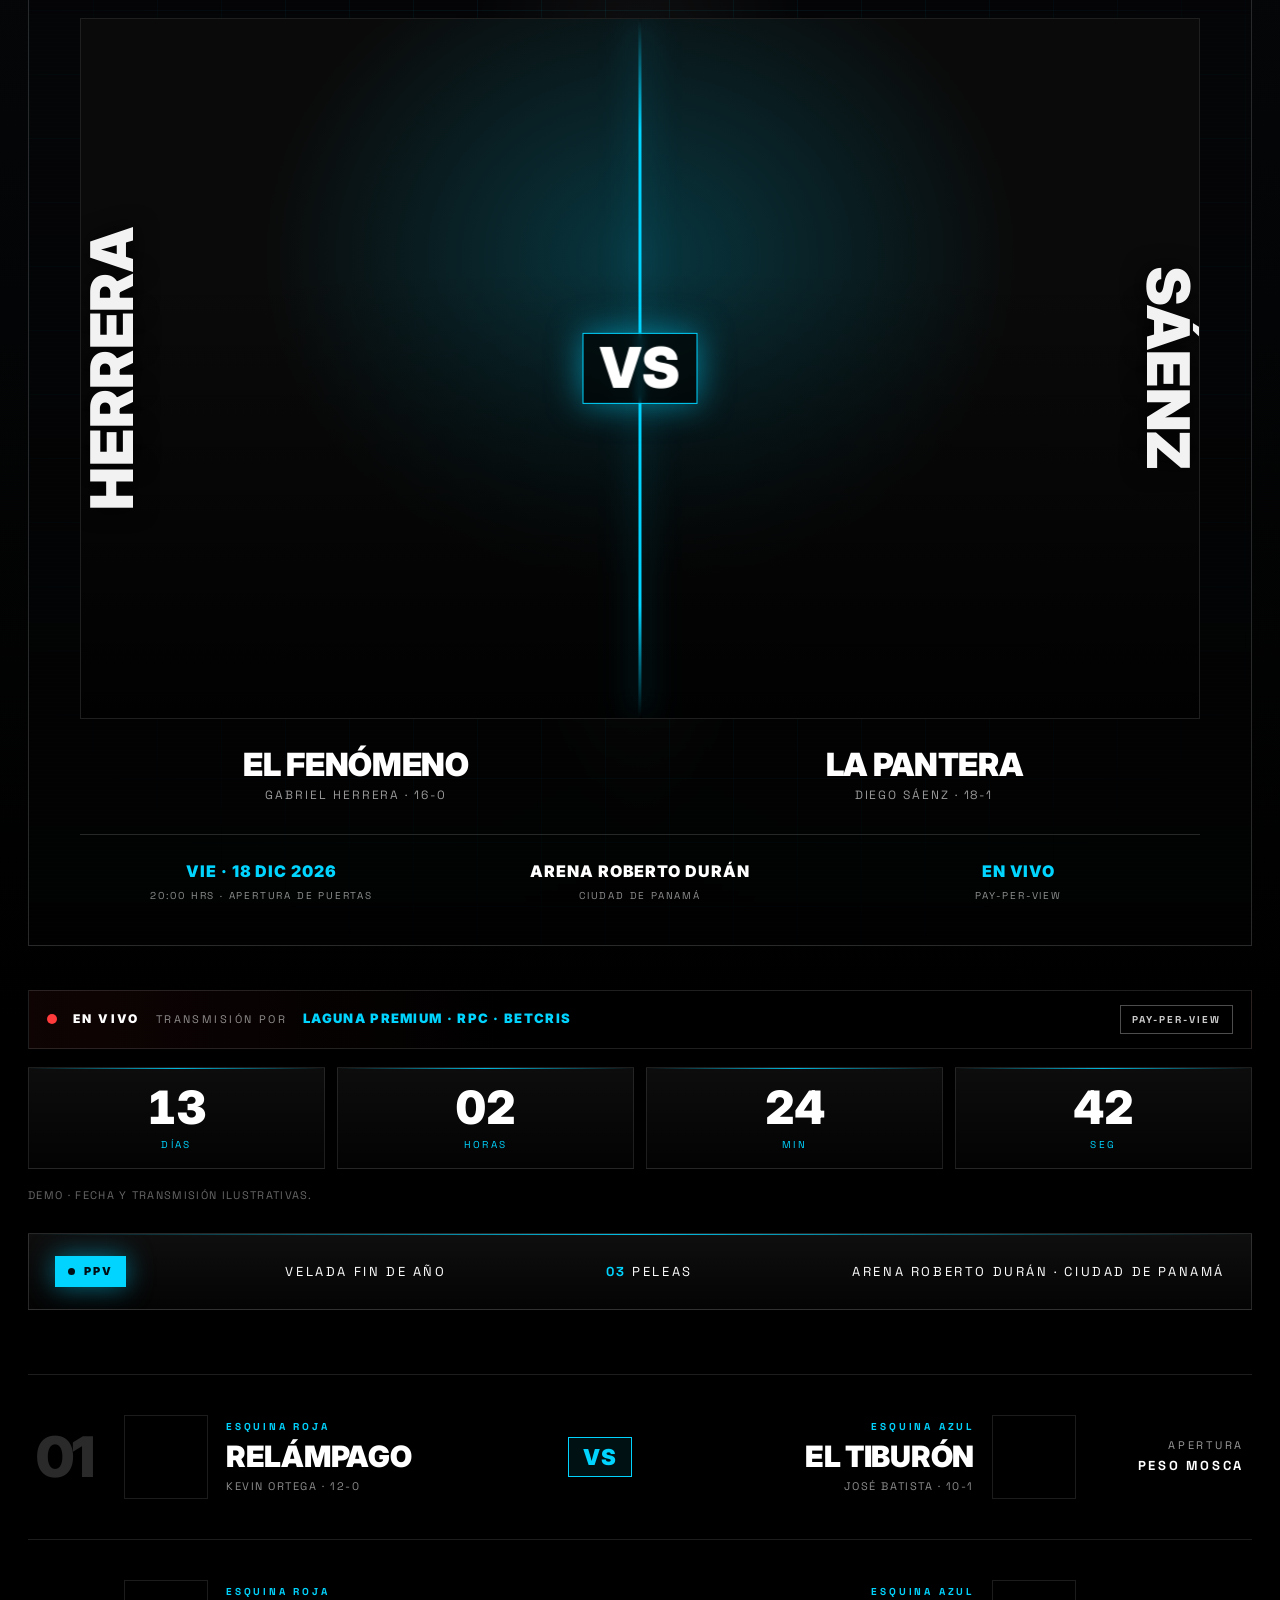
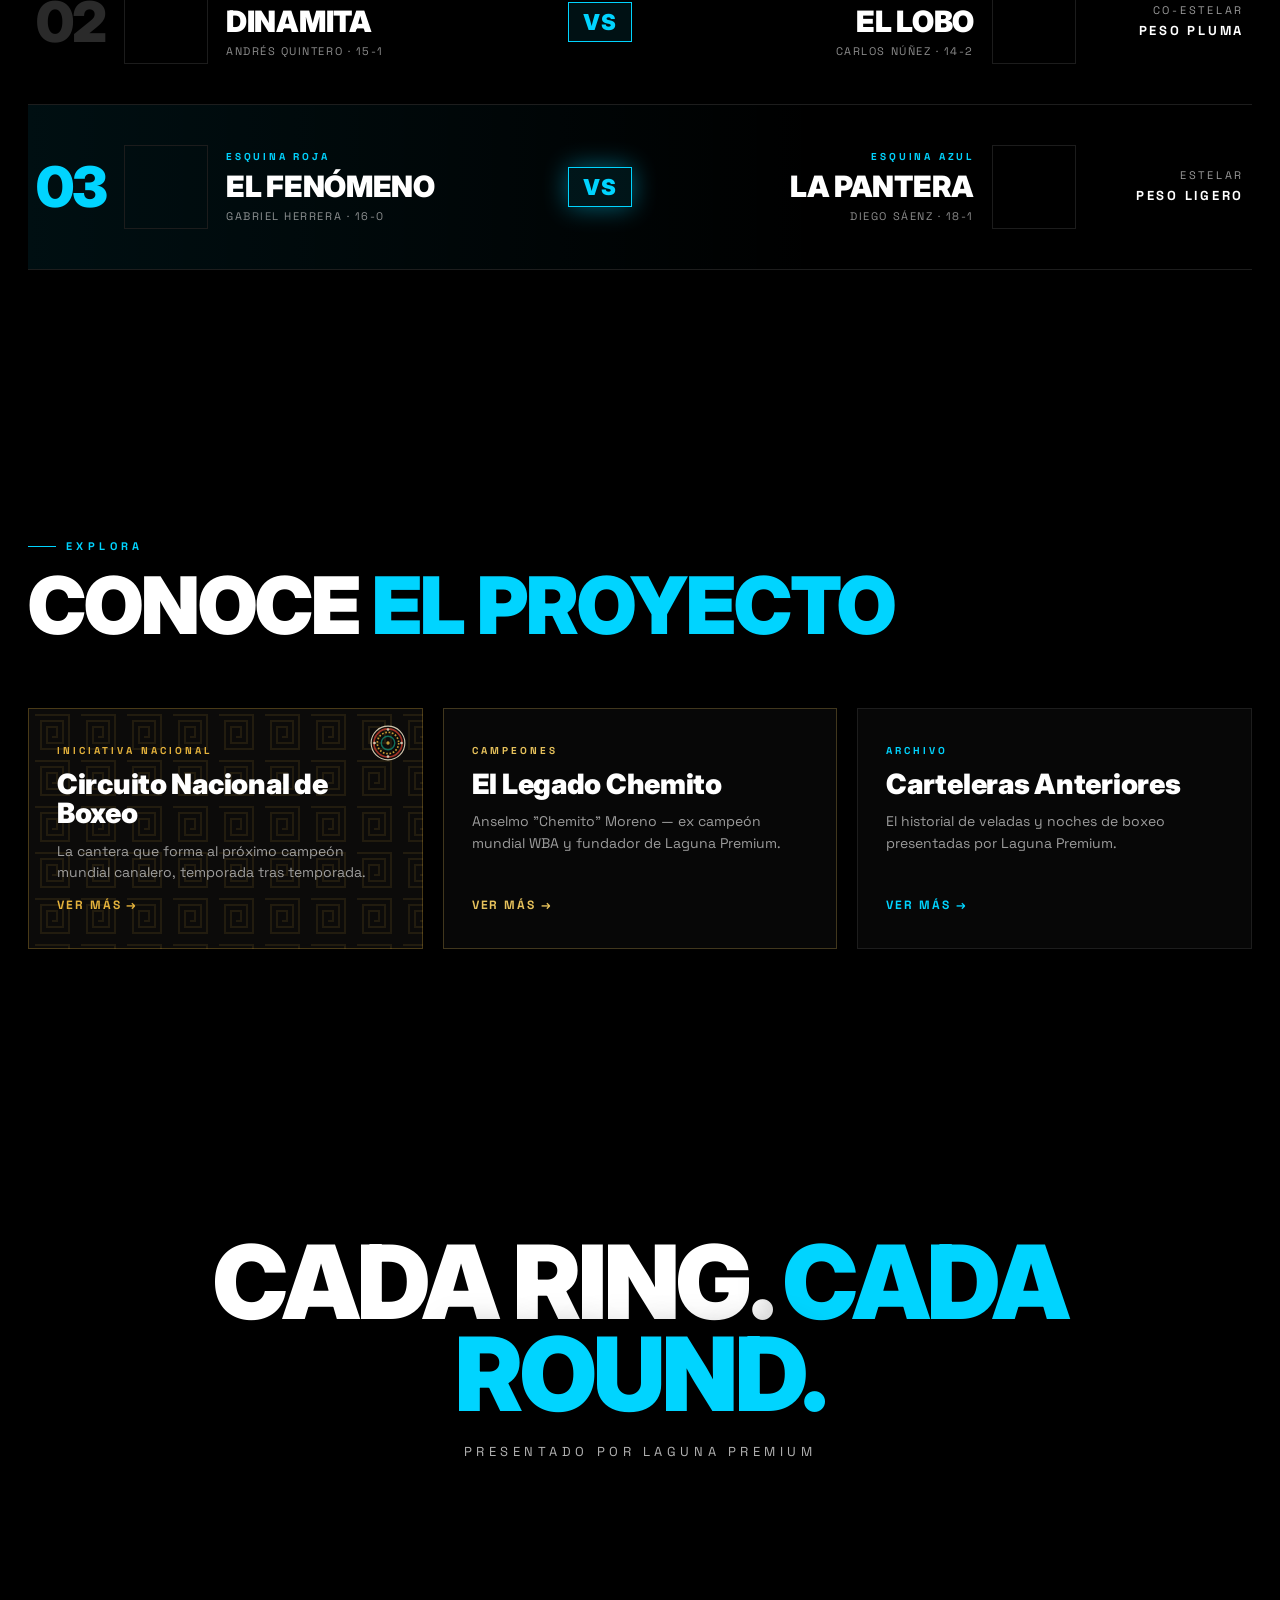
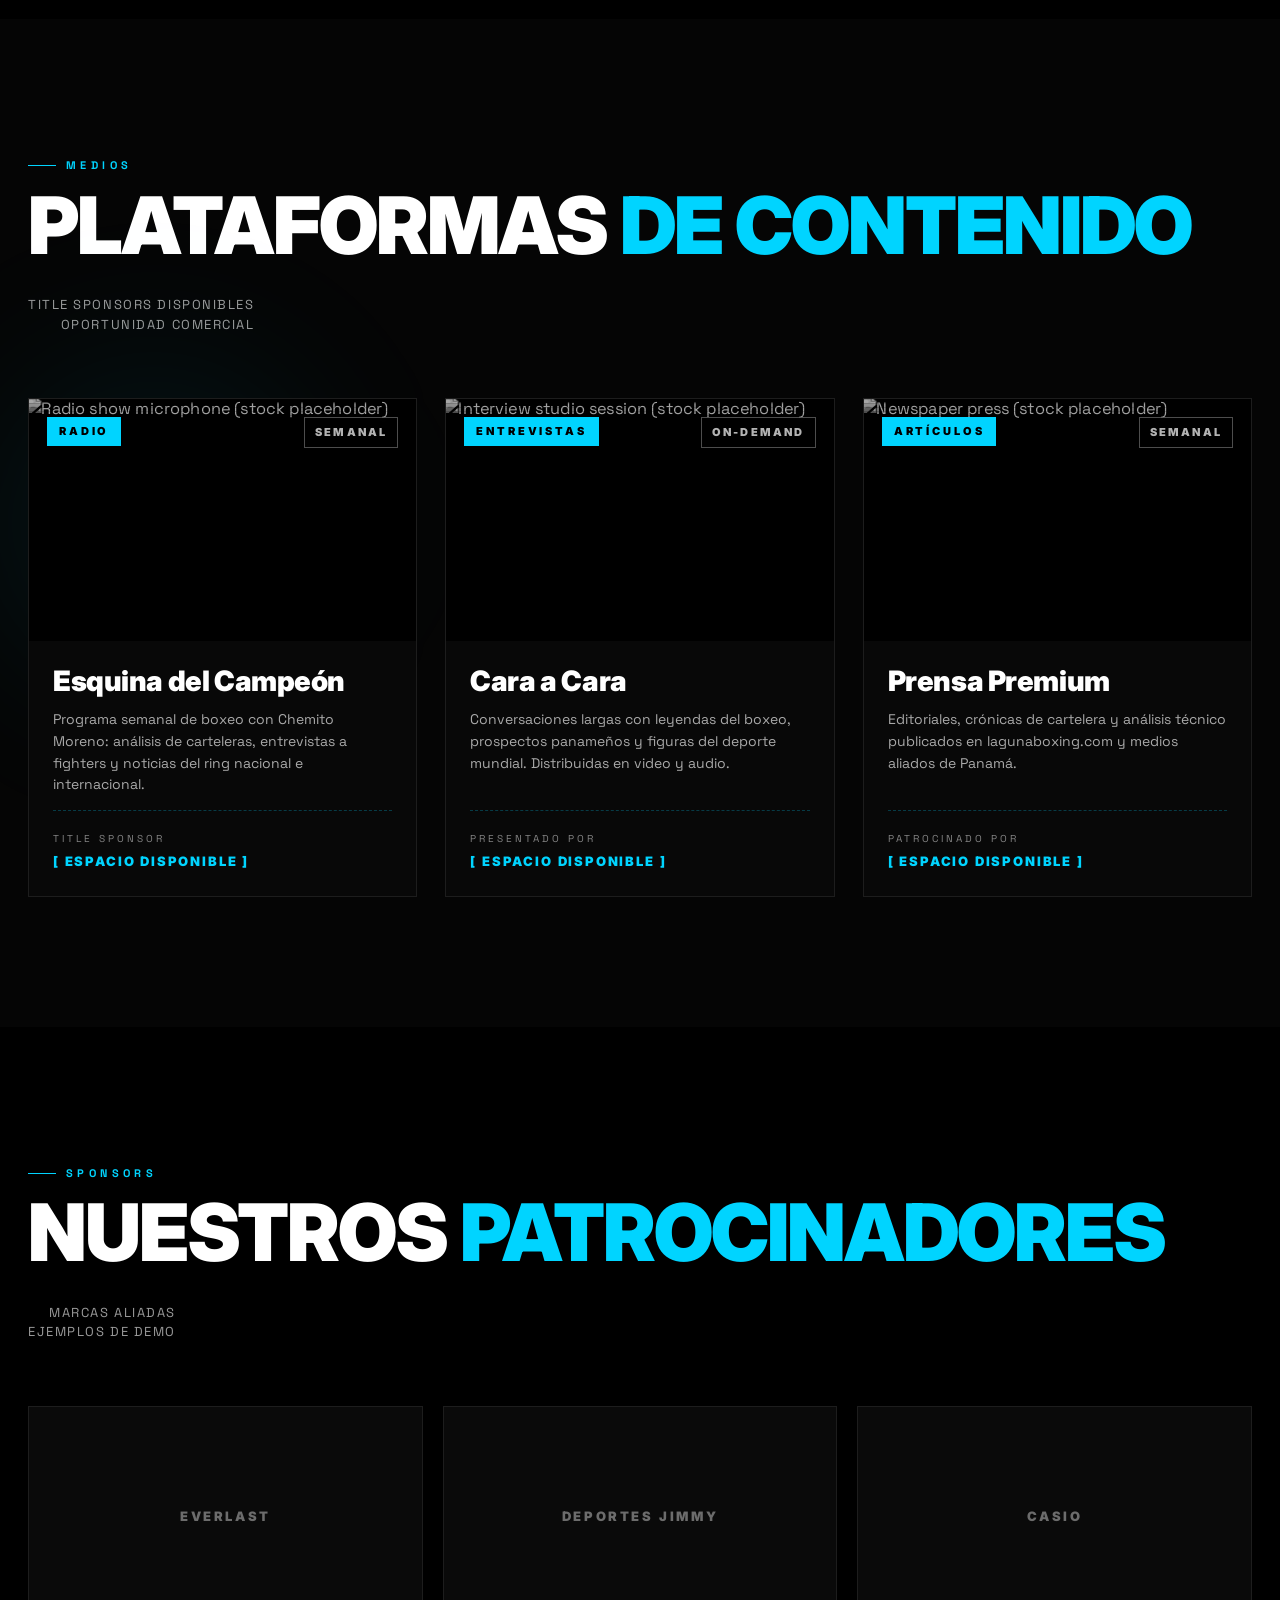
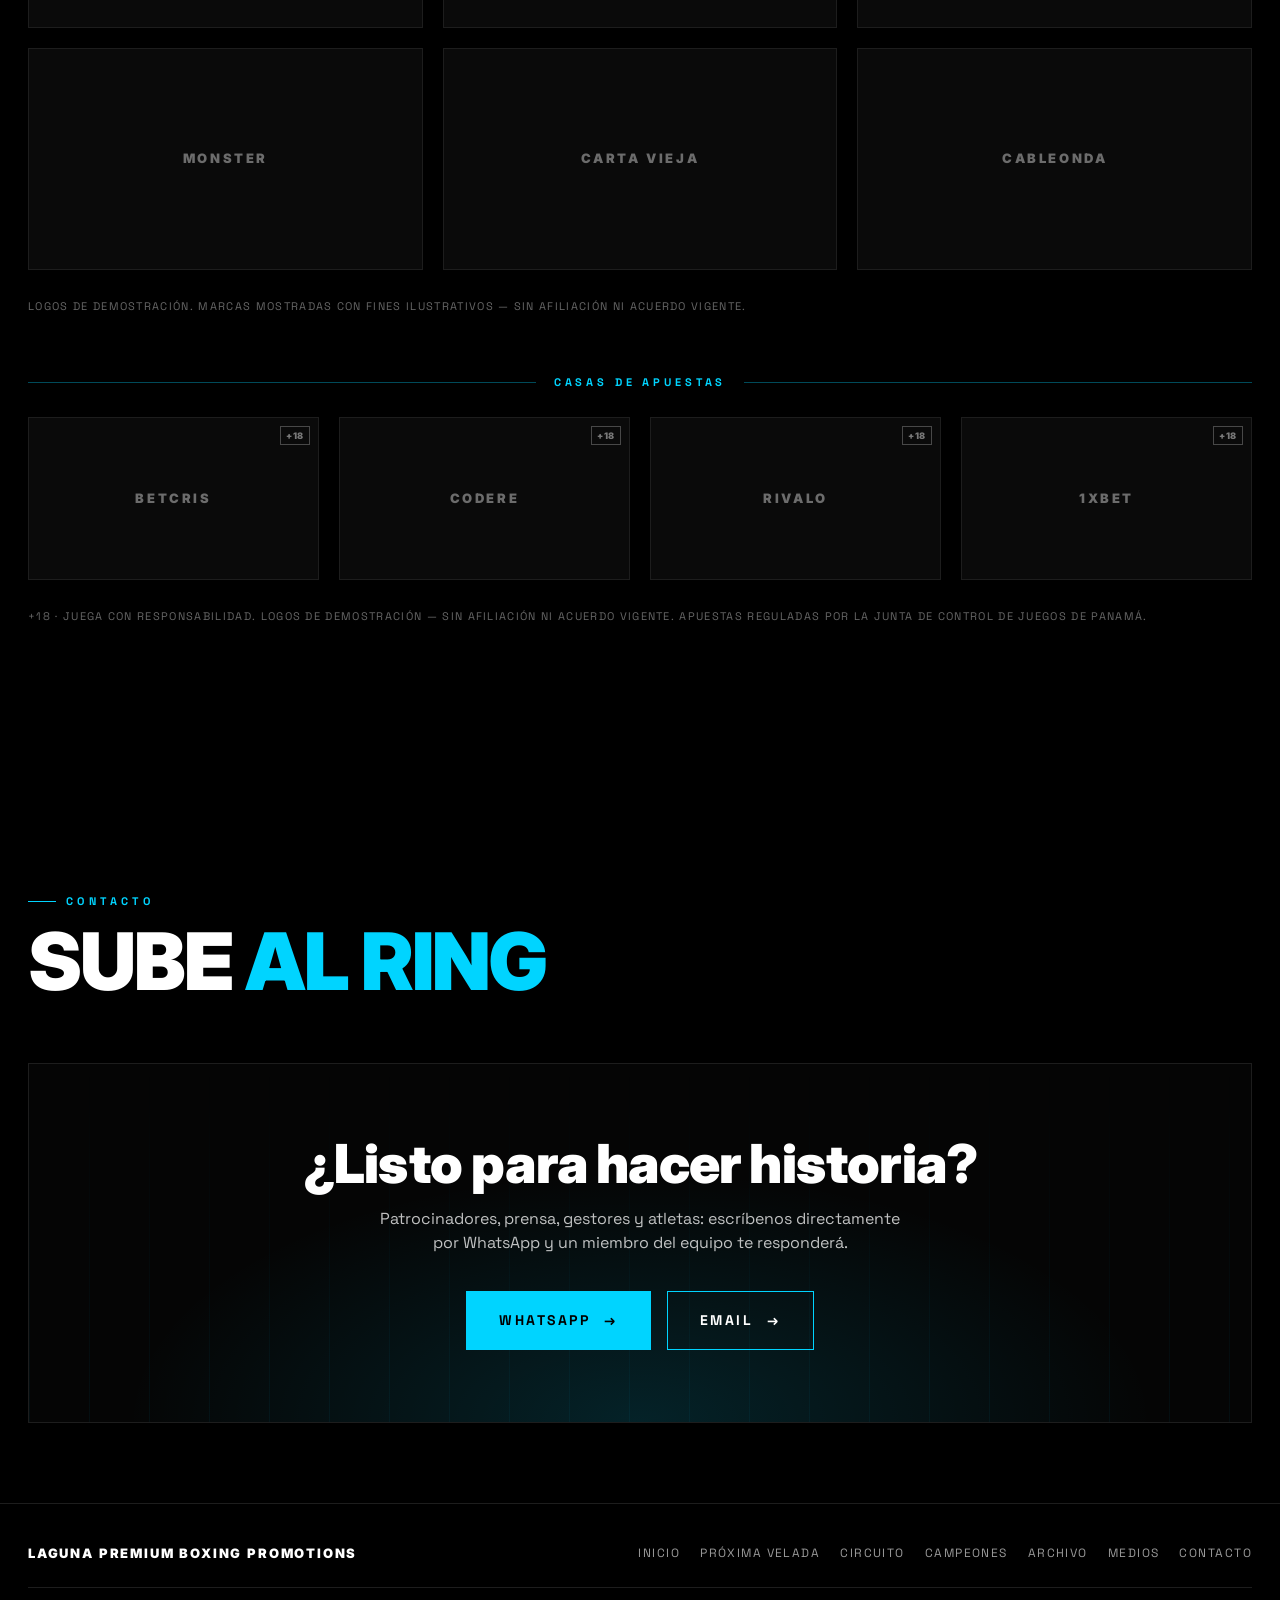
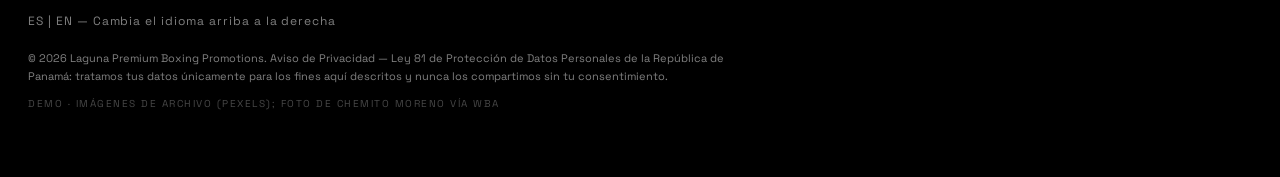
==== commit 1aaf1ef5: "Rework main-event flyer into UFC-style fight poster Replace the side-by-side bout with a UFC-style s" ====
--- a/index.html
+++ b/index.html
@@ -145,15 +145,23 @@
         <p class="flyer__kicker" data-i18n="flyer.kicker">PRESENTA LAGUNA PREMIUM · PANAMÁ</p>
         <h2 class="flyer__title" translate="no"><span data-i18n="velada.titleA">PANAMA</span> <em data-i18n="velada.titleB">FIGHT NIGHT</em></h2>
         <p class="flyer__mainlabel" data-i18n="flyer.mainLabel">COMBATE ESTELAR</p>
-        <div class="flyer__bout">
-          <div class="flyer__fighter">
-            <span class="flyer__photo" style="background-image:url('https://images.pexels.com/photos/31485125/pexels-photo-31485125.jpeg?auto=compress&cs=tinysrgb&w=500');"></span>
+        <div class="flyer__stage">
+          <div class="ufc-fighter ufc-fighter--l">
+            <span class="ufc-fighter__photo" style="background-image:url('https://images.pexels.com/photos/7992066/pexels-photo-7992066.jpeg?auto=compress&cs=tinysrgb&w=700');"></span>
+            <span class="ufc-fighter__surname" translate="no">HERRERA</span>
+          </div>
+          <div class="ufc-fighter ufc-fighter--r">
+            <span class="ufc-fighter__photo" style="background-image:url('https://images.pexels.com/photos/6166440/pexels-photo-6166440.jpeg?auto=compress&cs=tinysrgb&w=700');"></span>
+            <span class="ufc-fighter__surname" translate="no">SÁENZ</span>
+          </div>
+          <span class="flyer__vsbadge">VS</span>
+        </div>
+        <div class="flyer__names">
+          <div class="flyer__name">
             <h3 translate="no">EL FENÓMENO</h3>
             <p translate="no">Gabriel Herrera · 16-0</p>
           </div>
-          <div class="flyer__vs">VS</div>
-          <div class="flyer__fighter flyer__fighter--right">
-            <span class="flyer__photo" style="background-image:url('https://images.pexels.com/photos/5424583/pexels-photo-5424583.jpeg?auto=compress&cs=tinysrgb&w=500');"></span>
+          <div class="flyer__name flyer__name--r">
             <h3 translate="no">LA PANTERA</h3>
             <p translate="no">Diego Sáenz · 18-1</p>
           </div>
--- a/assets/styles.css
+++ b/assets/styles.css
@@ -1790,35 +1790,52 @@
     animation: ppvSheen 6s linear infinite;
   }
 
-  .flyer__bout {
-    display: grid; grid-template-columns: 1fr auto 1fr; align-items: center;
-    gap: clamp(10px, 3vw, 44px);
-  }
-  .flyer__fighter { display: flex; flex-direction: column; align-items: center; gap: 12px; text-align: center; min-width: 0; }
-  .flyer__photo {
-    width: 100%; max-width: 230px; aspect-ratio: 3 / 4;
-    background-size: cover; background-position: 50% 18%;
-    filter: grayscale(100%) contrast(1.12) brightness(.82);
-    border: 1px solid rgba(255,255,255,.16);
-    position: relative;
-  }
-  .flyer__fighter--right .flyer__photo { transform: scaleX(-1); }
-  .flyer__photo::after {
+  /* UFC-style fighter stage: flanking portraits + center seam + vertical surnames */
+  .flyer__stage {
+    position: relative; display: grid; grid-template-columns: 1fr 1fr; gap: 0;
+    border: 1px solid rgba(255,255,255,.12); background: #000; overflow: hidden; isolation: isolate;
+  }
+  .flyer__stage::before {
+    content: ""; position: absolute; top: 0; bottom: 0; left: 50%; width: 3px; transform: translateX(-50%);
+    background: linear-gradient(180deg, transparent, var(--blue) 16%, var(--blue) 84%, transparent);
+    box-shadow: 0 0 34px rgba(0,212,255,.7); z-index: 3;
+  }
+  .ufc-fighter { position: relative; aspect-ratio: 4 / 5; overflow: hidden; background: #0a0a0a; }
+  .ufc-fighter__photo {
+    position: absolute; inset: 0; background-size: cover;
+    filter: grayscale(100%) contrast(1.2) brightness(.82);
+  }
+  .ufc-fighter--l .ufc-fighter__photo { background-position: 62% 14%; }
+  .ufc-fighter--r .ufc-fighter__photo { background-position: 38% 14%; }
+  .ufc-fighter::after {
     content: ""; position: absolute; inset: 0;
-    background: linear-gradient(to top, rgba(0,0,0,.6), transparent 55%),
-                linear-gradient(to var(--seam, right), rgba(0,212,255,.28), transparent 45%);
-  }
-  .flyer__fighter--right .flyer__photo::after { --seam: left; }
-  .flyer__fighter h3 {
-    margin: 0; font-family: 'Inter', sans-serif; font-weight: 900;
-    font-size: clamp(18px, 2.5vw, 34px); line-height: 1; letter-spacing: -.01em;
-  }
-  .flyer__fighter p { margin: 0; font-size: clamp(10px, 1.1vw, 12px); letter-spacing: .16em; text-transform: uppercase; color: rgba(255,255,255,.6); }
-  .flyer__vs {
+    background:
+      linear-gradient(to bottom, transparent 36%, rgba(0,0,0,.9)),
+      radial-gradient(130% 90% at var(--seam,100%) 34%, rgba(0,212,255,.22), transparent 52%);
+  }
+  .ufc-fighter--l::after { --seam: 100%; }
+  .ufc-fighter--r::after { --seam: 0%; }
+  .ufc-fighter__surname {
+    position: absolute; z-index: 4; top: 50%;
     font-family: 'Inter', sans-serif; font-weight: 900;
-    font-size: clamp(26px, 4.4vw, 56px); color: var(--blue);
-    text-shadow: 0 0 34px rgba(0,212,255,.6); line-height: 1;
-  }
+    font-size: clamp(26px, 4.6vw, 66px); letter-spacing: .01em; line-height: .85;
+    color: rgba(255,255,255,.95); text-transform: uppercase; white-space: nowrap;
+    writing-mode: vertical-rl; text-shadow: 0 2px 22px rgba(0,0,0,.9);
+  }
+  .ufc-fighter--l .ufc-fighter__surname { left: 6px; transform: translateY(-50%) rotate(180deg); }
+  .ufc-fighter--r .ufc-fighter__surname { right: 6px; transform: translateY(-50%); }
+  .flyer__vsbadge {
+    position: absolute; z-index: 5; top: 50%; left: 50%; transform: translate(-50%, -50%);
+    font-family: 'Inter', sans-serif; font-weight: 900; font-size: clamp(26px, 4.4vw, 58px); line-height: 1;
+    color: #fff; background: rgba(0,0,0,.62); border: 1px solid var(--blue);
+    padding: 6px 16px; box-shadow: 0 0 34px rgba(0,212,255,.55);
+    backdrop-filter: blur(4px); -webkit-backdrop-filter: blur(4px);
+  }
+
+  /* nickname + record under each fighter */
+  .flyer__names { display: grid; grid-template-columns: 1fr 1fr; gap: 16px; text-align: center; }
+  .flyer__name h3 { margin: 0 0 5px; font-family: 'Inter', sans-serif; font-weight: 900; font-size: clamp(18px, 2.5vw, 32px); line-height: 1; letter-spacing: -.01em; }
+  .flyer__name p { margin: 0; font-size: clamp(10px, 1.1vw, 12px); letter-spacing: .16em; text-transform: uppercase; color: rgba(255,255,255,.6); }
   .flyer__mainlabel {
     display: block; text-align: center; margin: 0;
     font-size: 11px; letter-spacing: .34em; text-transform: uppercase; color: var(--blue); font-weight: 700;
@@ -1836,14 +1853,11 @@
   .flyer__meta strong.blue { color: var(--blue); }
   .flyer__meta span { font-size: 10px; letter-spacing: .18em; text-transform: uppercase; color: rgba(255,255,255,.55); }
 
-  @media (max-width: 640px) {
-    .flyer__bout { grid-template-columns: 1fr 1fr; gap: 14px; }
-    .flyer__vs {
-      grid-column: 1 / -1; order: -1;
-      padding: 4px 14px; border: 1px solid var(--blue); background: rgba(0,212,255,.08);
-      justify-self: center; font-size: 22px;
-    }
-    .flyer__photo { max-width: 150px; }
+  @media (max-width: 520px) {
+    .flyer__title { font-size: clamp(40px, 13vw, 72px); }
+    .ufc-fighter__surname { font-size: clamp(20px, 6.4vw, 36px); }
+    .flyer__vsbadge { font-size: 24px; padding: 5px 12px; }
+    .flyer__name h3 { font-size: 18px; }
     .flyer__meta { grid-template-columns: 1fr; gap: 12px; }
     .flyer__meta > div { border-top: 1px dashed rgba(255,255,255,.1); padding-top: 10px; }
     .flyer__meta > div:first-child { border-top: 0; padding-top: 0; }
@@ -1899,10 +1913,7 @@
   .pagehead--gold .pagehead__kicker::before { background: var(--gold); }
   .pagehead--gold .crumbs a:hover { color: var(--gold); }
   .pagehead--gold .crumbs span[aria-current] { color: var(--gold); }
-  .pagehead--gold .pagehead__title em {
-    background: linear-gradient(180deg, #f7e3a1 0%, #e7c25c 46%, #b8893a 70%, #f3dd97 100%);
-    -webkit-background-clip: text; background-clip: text; -webkit-text-fill-color: transparent; color: transparent;
-  }
+  .pagehead--gold .pagehead__title em { color: var(--gold); -webkit-text-fill-color: var(--gold); }
 
   /* champions section accents */
   .champions .champ-bio__role { color: var(--gold); }
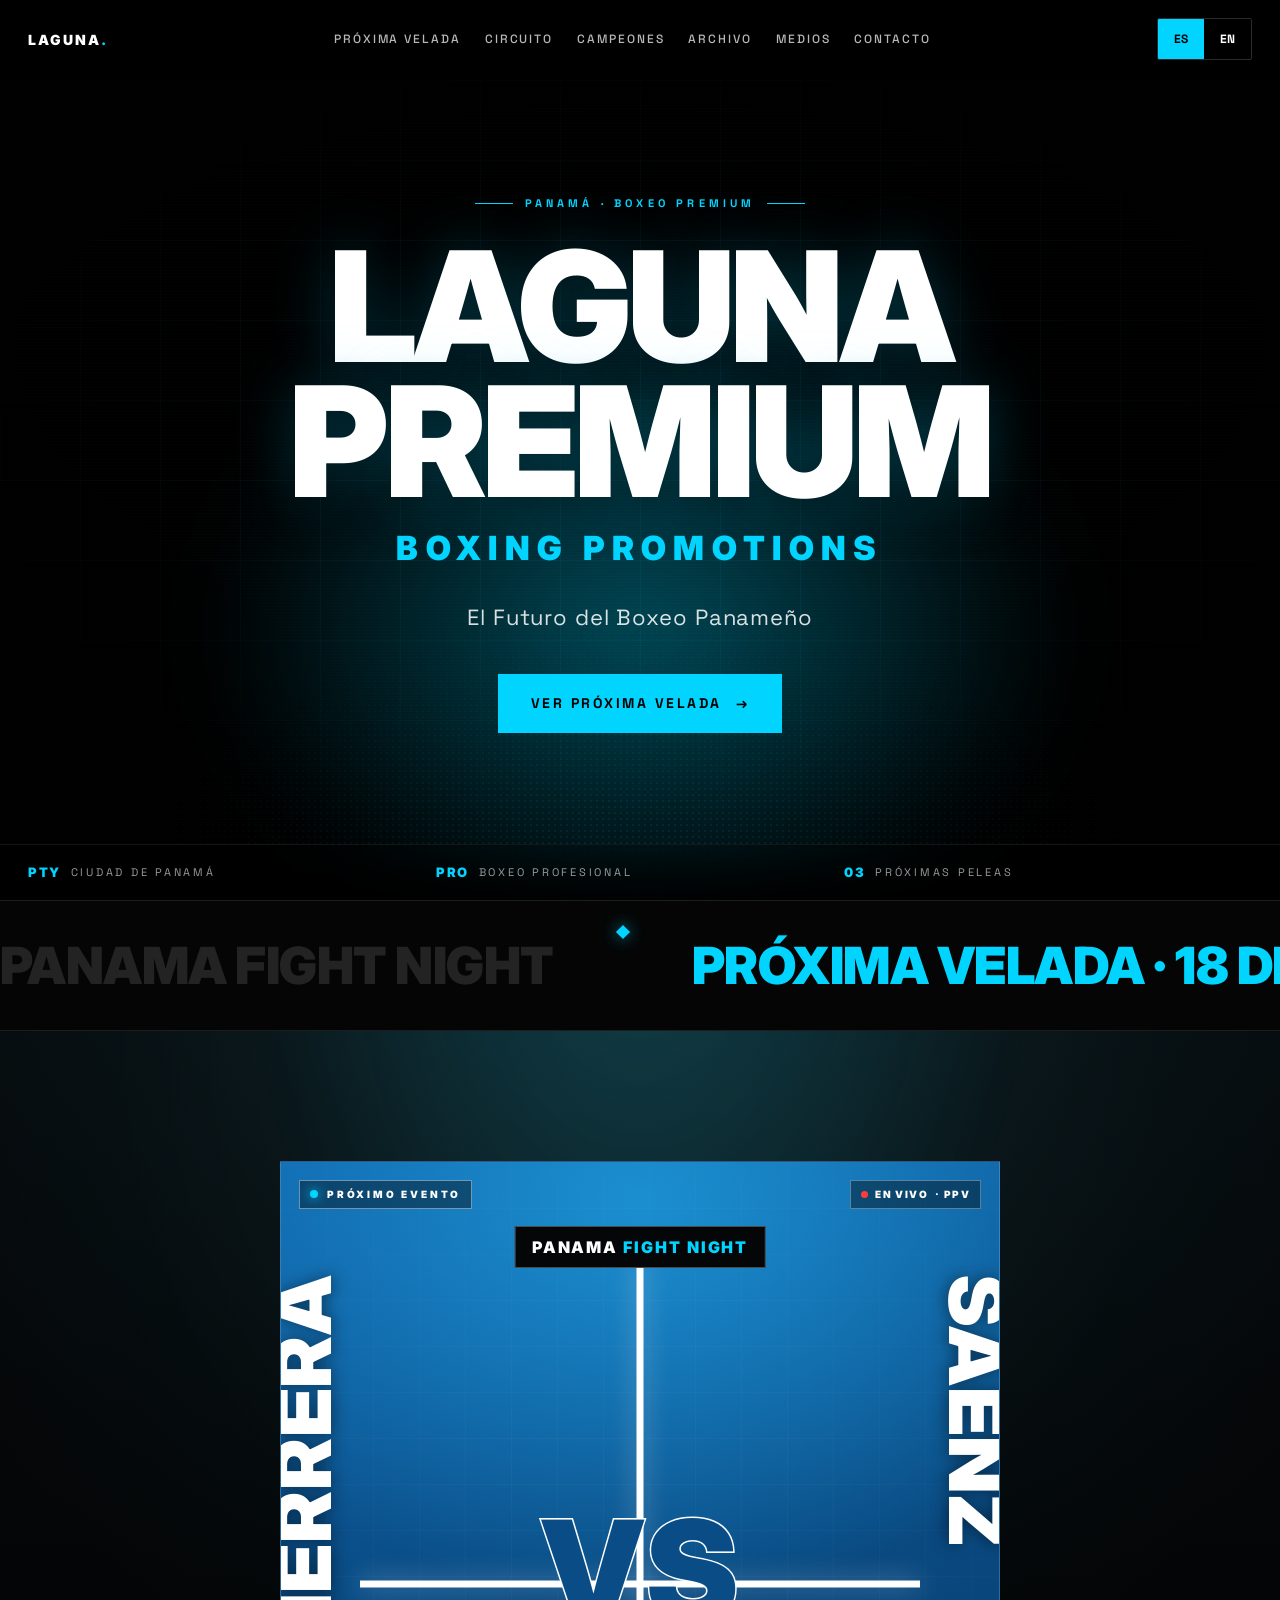
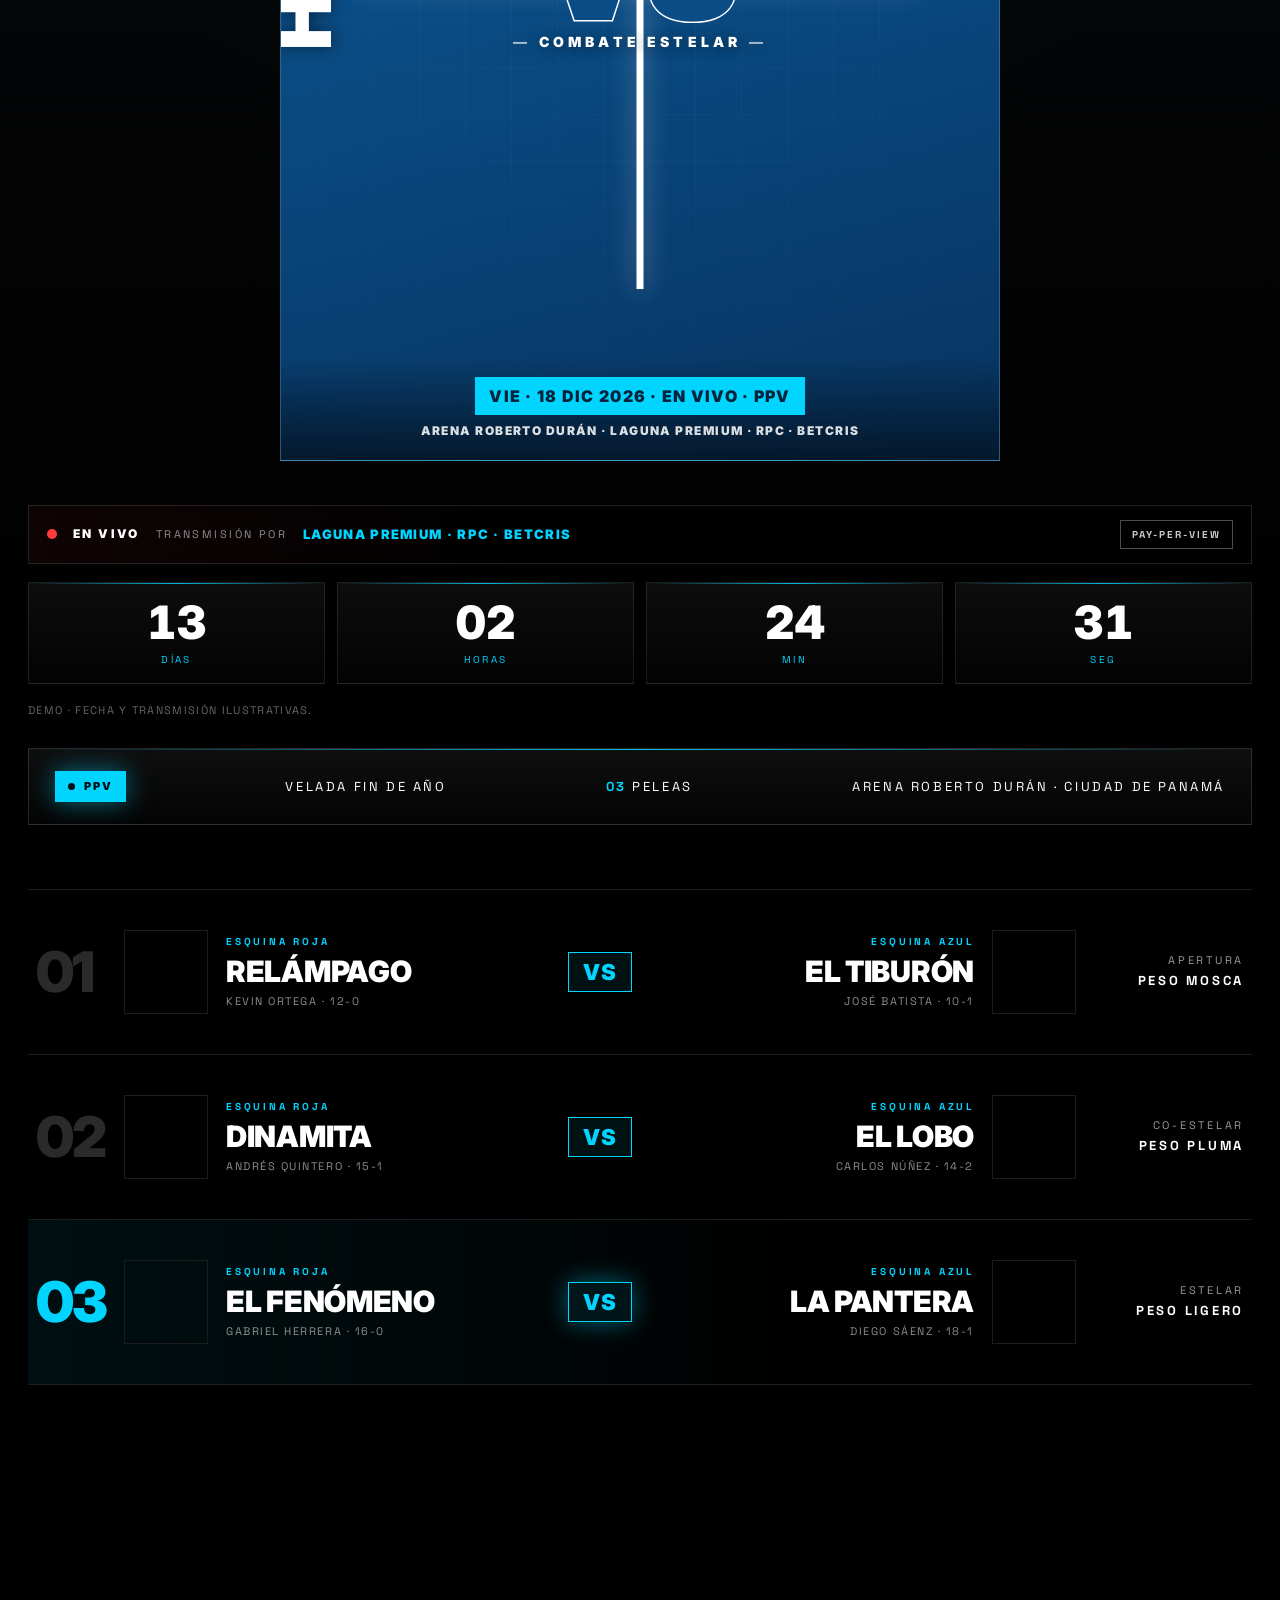
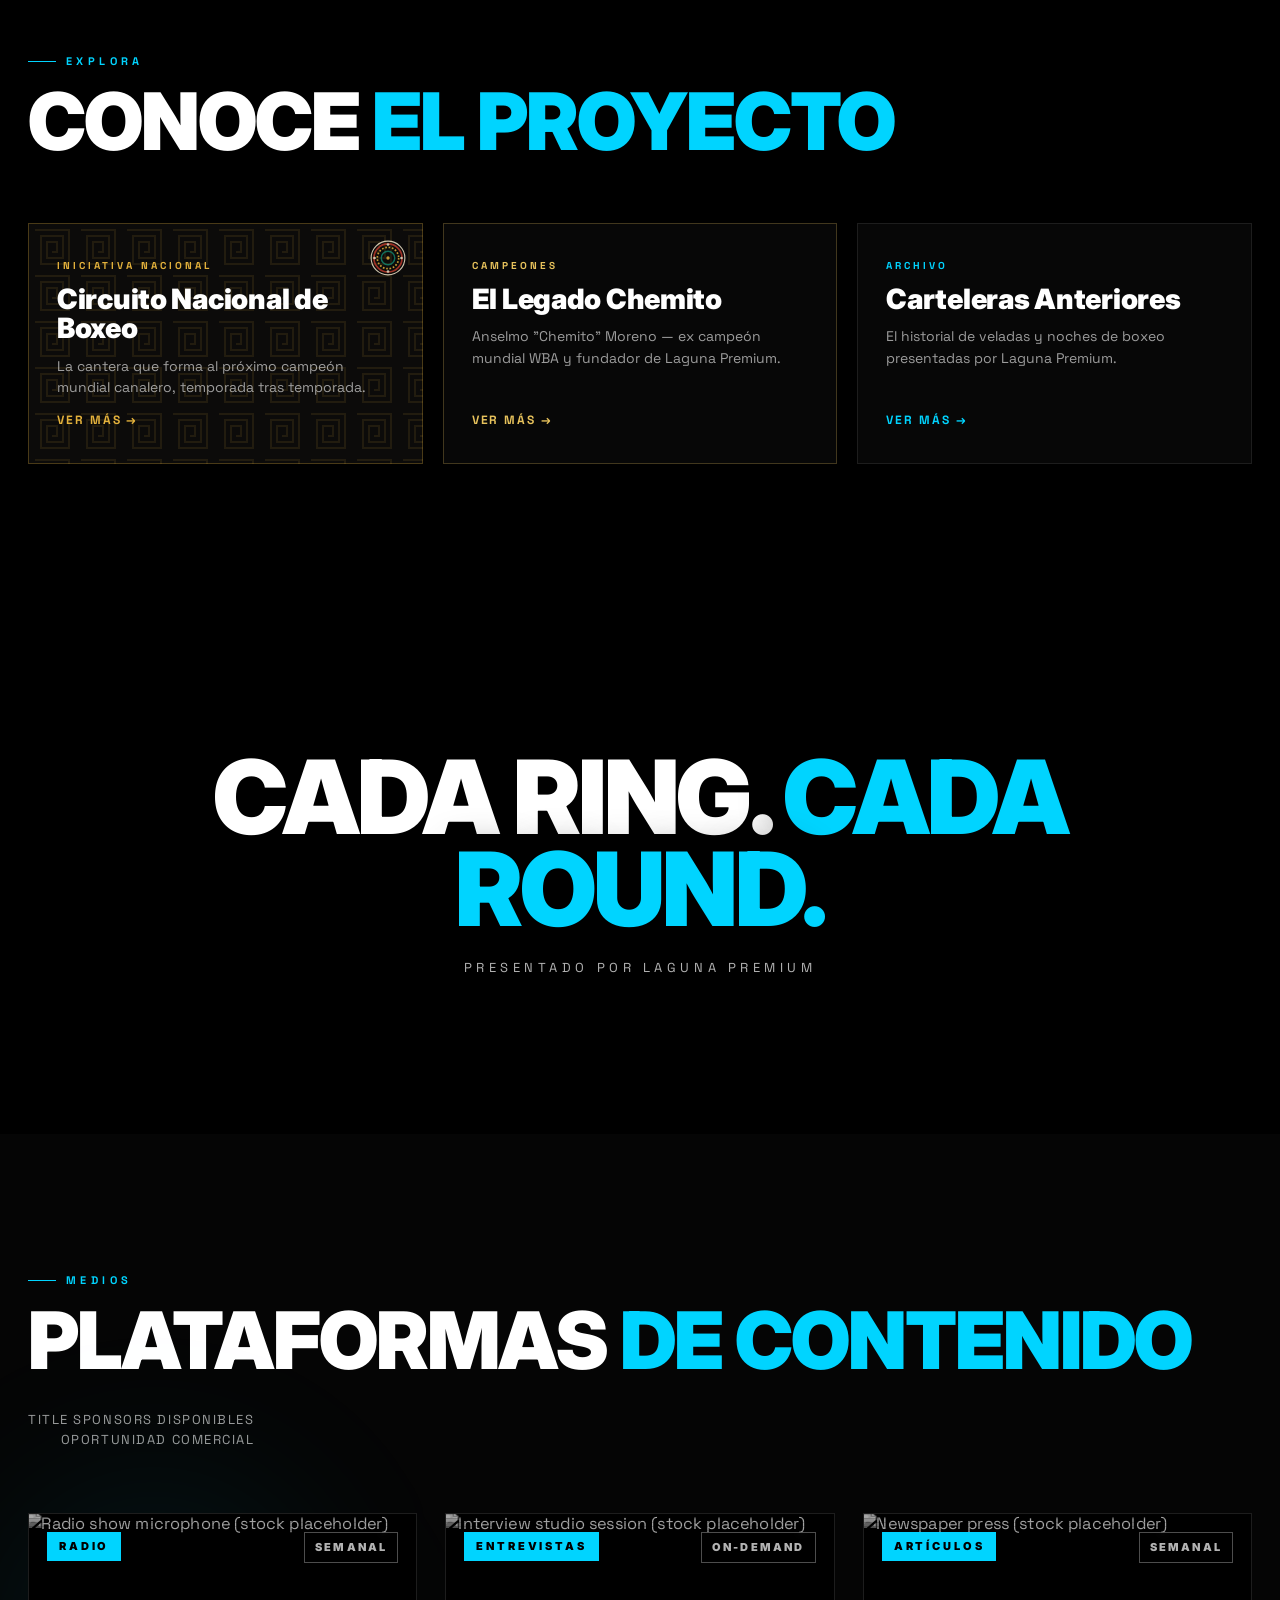
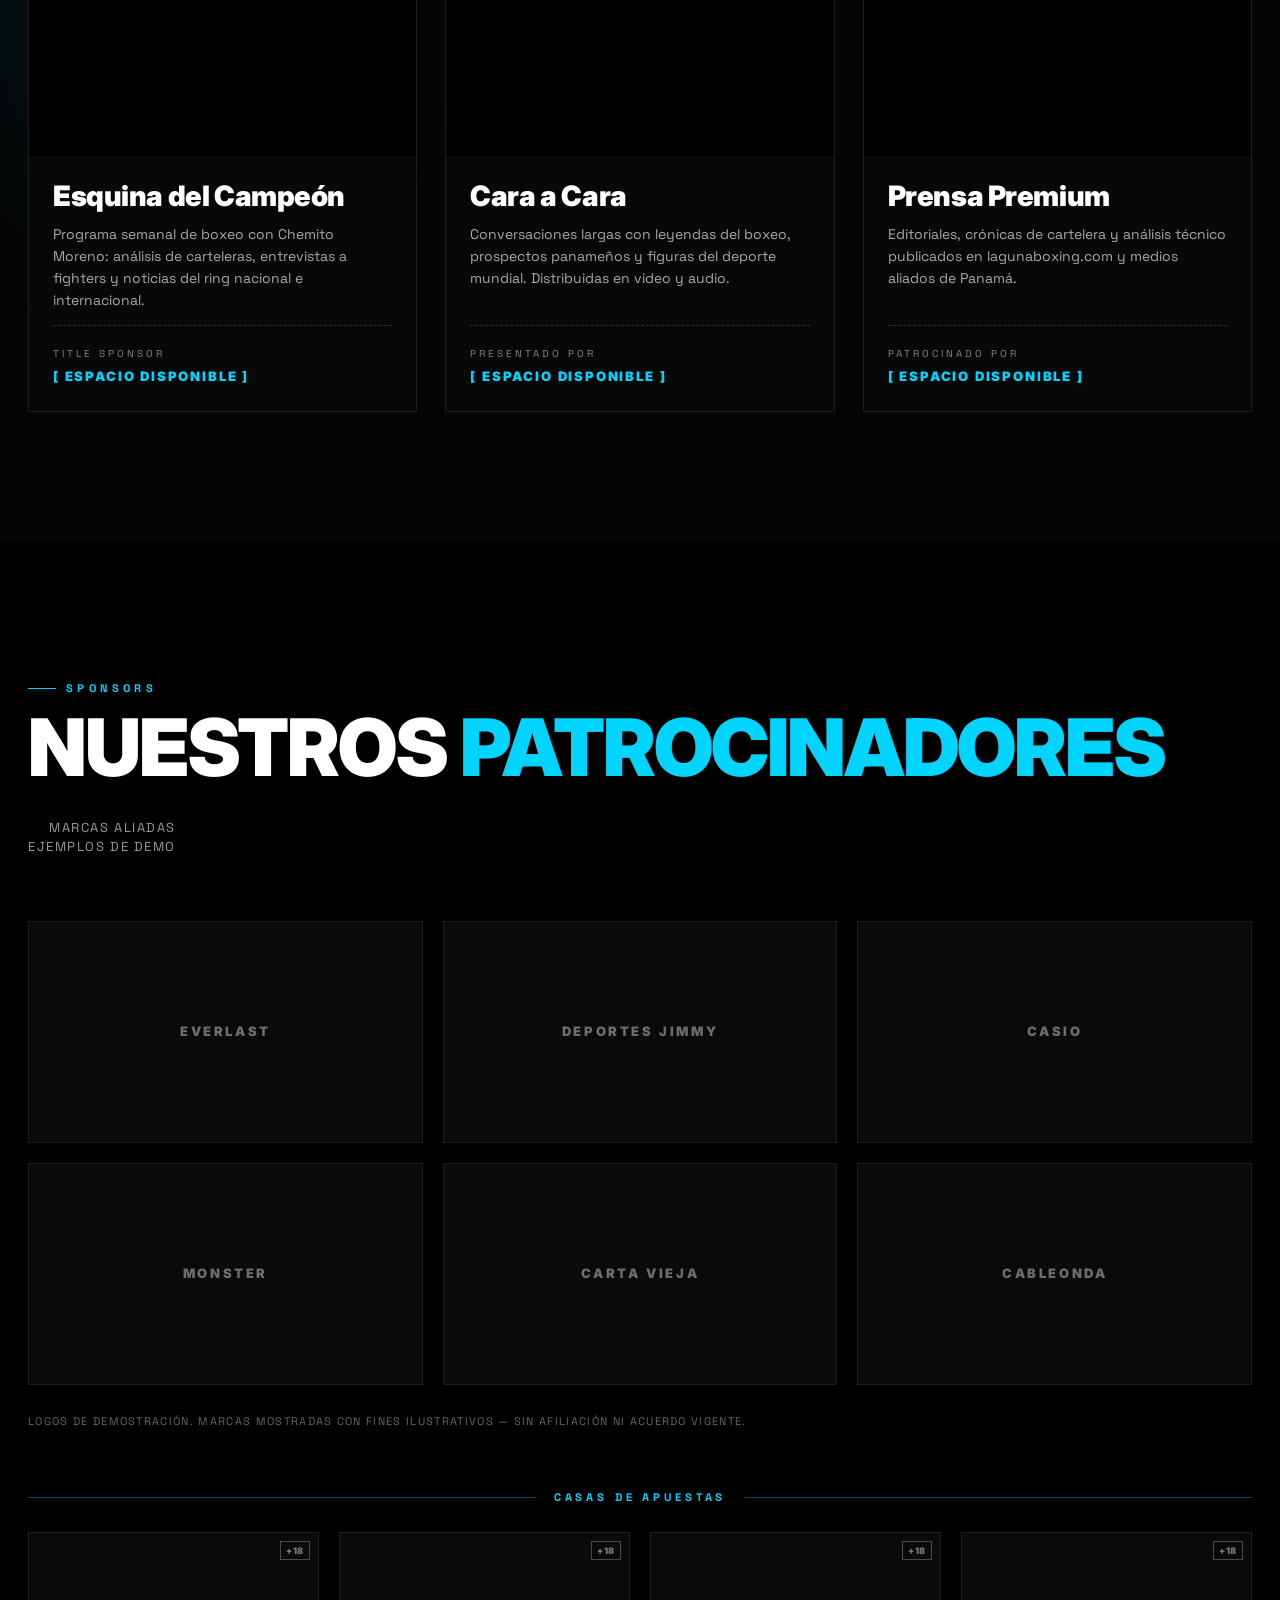
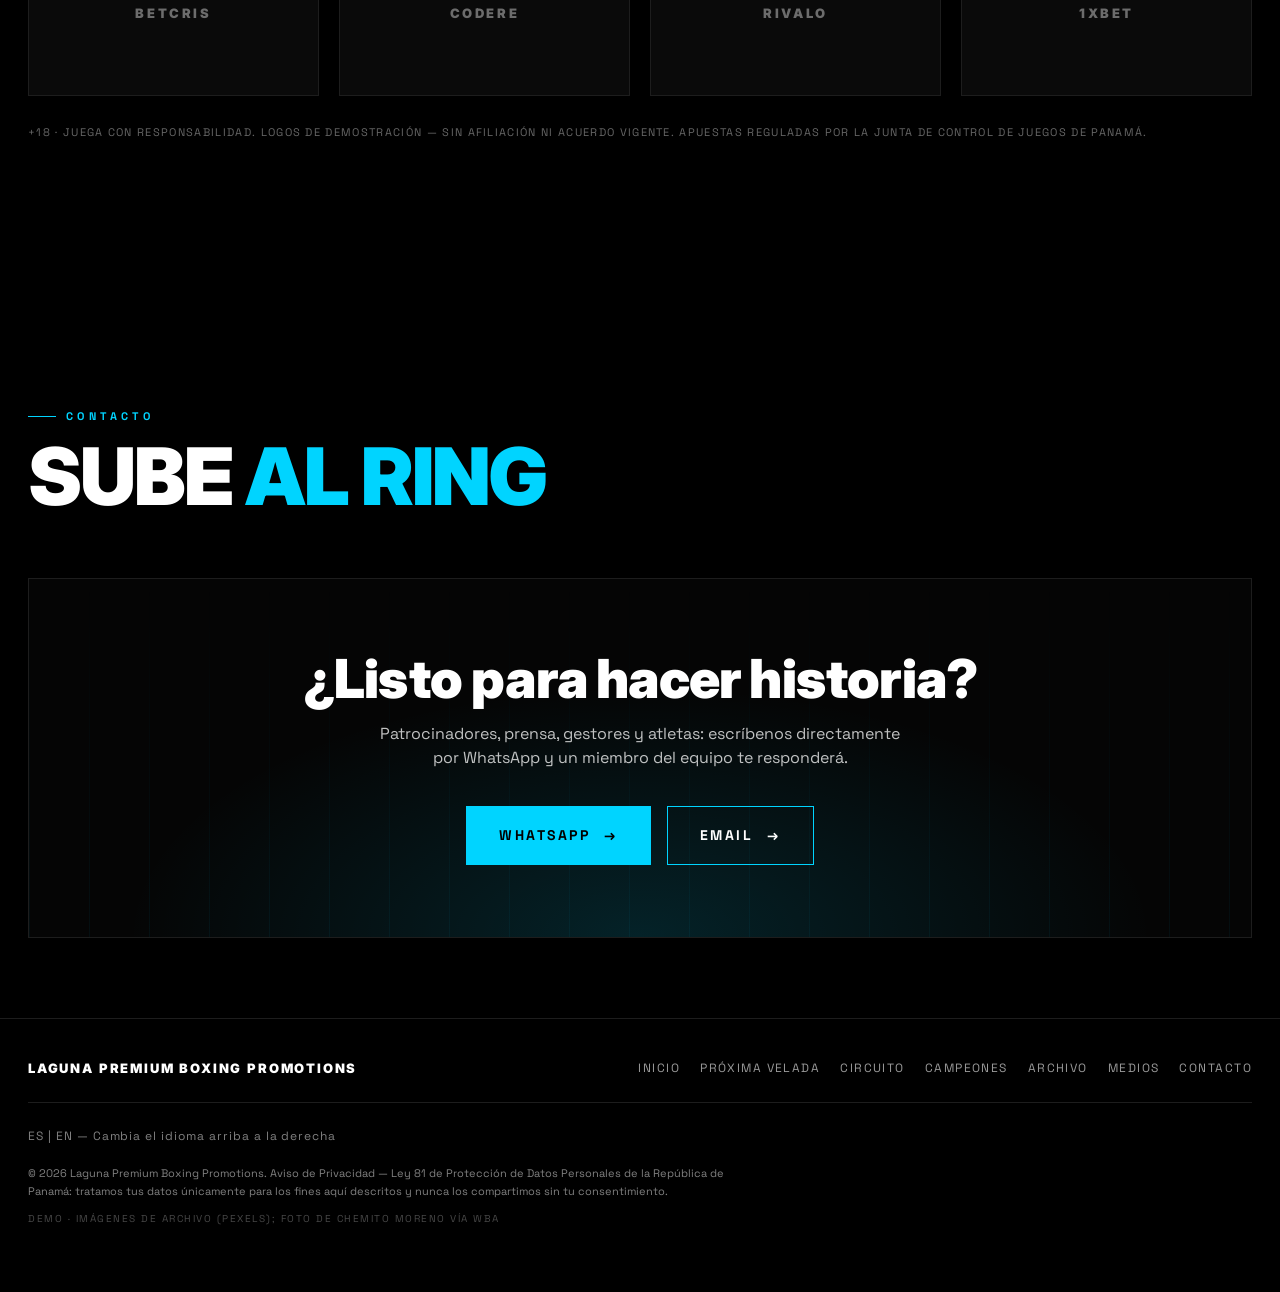
==== commit f16e4024: "Rebuild fight poster to match UFC reference Redesign the flyer as a centered 4:5 fight poster matchi" ====
--- a/index.html
+++ b/index.html
@@ -132,45 +132,33 @@
 
 <section class="velada" id="velada">
   <div class="container">
-    <!-- FIGHT-NIGHT FLYER (poster) -->
+    <!-- FIGHT-NIGHT FLYER — UFC-style poster -->
     <div class="flyer reveal">
-      <div class="flyer__bg" aria-hidden="true"></div>
-      <div class="flyer__grid" aria-hidden="true"></div>
-      <div class="flyer__scan" aria-hidden="true"></div>
-      <div class="flyer__inner">
-        <div class="flyer__top">
-          <span class="velada__nextbadge" data-i18n="velada.nextBadge">PRÓXIMO EVENTO</span>
-          <span class="flyer__ppv"><span data-i18n="velada.liveLabel">EN VIVO</span> · <span data-i18n="velada.ppvTag">PAY-PER-VIEW</span></span>
-        </div>
-        <p class="flyer__kicker" data-i18n="flyer.kicker">PRESENTA LAGUNA PREMIUM · PANAMÁ</p>
-        <h2 class="flyer__title" translate="no"><span data-i18n="velada.titleA">PANAMA</span> <em data-i18n="velada.titleB">FIGHT NIGHT</em></h2>
-        <p class="flyer__mainlabel" data-i18n="flyer.mainLabel">COMBATE ESTELAR</p>
-        <div class="flyer__stage">
-          <div class="ufc-fighter ufc-fighter--l">
-            <span class="ufc-fighter__photo" style="background-image:url('https://images.pexels.com/photos/7992066/pexels-photo-7992066.jpeg?auto=compress&cs=tinysrgb&w=700');"></span>
-            <span class="ufc-fighter__surname" translate="no">HERRERA</span>
-          </div>
-          <div class="ufc-fighter ufc-fighter--r">
-            <span class="ufc-fighter__photo" style="background-image:url('https://images.pexels.com/photos/6166440/pexels-photo-6166440.jpeg?auto=compress&cs=tinysrgb&w=700');"></span>
-            <span class="ufc-fighter__surname" translate="no">SÁENZ</span>
-          </div>
-          <span class="flyer__vsbadge">VS</span>
-        </div>
-        <div class="flyer__names">
-          <div class="flyer__name">
-            <h3 translate="no">EL FENÓMENO</h3>
-            <p translate="no">Gabriel Herrera · 16-0</p>
-          </div>
-          <div class="flyer__name flyer__name--r">
-            <h3 translate="no">LA PANTERA</h3>
-            <p translate="no">Diego Sáenz · 18-1</p>
-          </div>
-        </div>
-        <div class="flyer__meta">
-          <div><strong class="blue" data-i18n="flyer.date">VIE · 18 DIC 2026</strong><span data-i18n="flyer.time">20:00 HRS · APERTURA DE PUERTAS</span></div>
-          <div><strong translate="no">ARENA ROBERTO DURÁN</strong><span data-i18n="strip.city">CIUDAD DE PANAMÁ</span></div>
-          <div><strong class="blue" data-i18n="flyer.broadcastLabel">EN VIVO</strong><span data-i18n="velada.ppvTag">PAY-PER-VIEW</span></div>
-        </div>
+      <div class="ufc-fighter ufc-fighter--l">
+        <span class="ufc-fighter__photo" style="background-image:url('https://images.pexels.com/photos/7992066/pexels-photo-7992066.jpeg?auto=compress&cs=tinysrgb&w=800');"></span>
+        <span class="ufc-fighter__surname" translate="no">HERRERA</span>
+      </div>
+      <div class="ufc-fighter ufc-fighter--r">
+        <span class="ufc-fighter__photo" style="background-image:url('https://images.pexels.com/photos/6166440/pexels-photo-6166440.jpeg?auto=compress&cs=tinysrgb&w=800');"></span>
+        <span class="ufc-fighter__surname" translate="no">SÁENZ</span>
+      </div>
+
+      <span class="flyer__cross" aria-hidden="true"></span>
+
+      <div class="flyer__head">
+        <span class="velada__nextbadge" data-i18n="velada.nextBadge">PRÓXIMO EVENTO</span>
+        <span class="flyer__ppv"><span data-i18n="velada.liveLabel">EN VIVO</span> · PPV</span>
+      </div>
+      <span class="flyer__brandpill" translate="no">PANAMA <em>FIGHT NIGHT</em></span>
+
+      <div class="flyer__center">
+        <span class="flyer__vsbig">VS</span>
+        <span class="flyer__mainlabel" data-i18n="flyer.mainLabel">COMBATE ESTELAR</span>
+      </div>
+
+      <div class="flyer__foot">
+        <span class="flyer__date"><span data-i18n="flyer.date">VIE · 18 DIC 2026</span> · <span data-i18n="velada.liveLabel">EN VIVO</span> · PPV</span>
+        <span class="flyer__brands" translate="no">ARENA ROBERTO DURÁN · LAGUNA PREMIUM · RPC · BETCRIS</span>
       </div>
     </div>
 
--- a/assets/styles.css
+++ b/assets/styles.css
@@ -1721,146 +1721,121 @@
      FIGHT-NIGHT FLYER — poster hero for the next event (Panama Fight Night)
      ===================================================================== */
   .flyer {
-    position: relative; overflow: hidden; isolation: isolate;
-    border: 1px solid rgba(255,255,255,.14);
-    background: #050608;
-    margin-bottom: 44px;
-  }
-  .flyer__bg {
-    position: absolute; inset: 0; z-index: 0;
-    background-image: url('https://images.pexels.com/photos/24782482/pexels-photo-24782482.jpeg?auto=compress&cs=tinysrgb&w=1600');
-    background-size: cover; background-position: 50% 35%;
-    filter: grayscale(100%) contrast(1.2) brightness(.3);
-  }
-  .flyer__bg::after {
-    content: ""; position: absolute; inset: 0;
+    position: relative; width: 100%; max-width: 720px; margin: 0 auto 44px;
+    aspect-ratio: 4 / 5; overflow: hidden; isolation: isolate;
+    border: 1px solid rgba(255,255,255,.16);
     background:
-      radial-gradient(ellipse 26% 92% at 50% 52%, rgba(0,212,255,.30), transparent 62%),
-      linear-gradient(180deg, rgba(0,0,0,.55), rgba(0,0,0,.2) 38%, rgba(0,0,0,.78));
-  }
-  .flyer__scan {
-    position: absolute; inset: 0; z-index: 1; pointer-events: none;
-    background: repeating-linear-gradient(to bottom, rgba(255,255,255,.03) 0 1px, transparent 1px 4px);
-    mix-blend-mode: overlay;
-  }
-  .flyer__grid {
-    position: absolute; inset: 0; z-index: 1; pointer-events: none;
+      radial-gradient(130% 80% at 50% 4%, #1b8fd0 0%, transparent 56%),
+      linear-gradient(165deg, #1063ab 0%, #0a4d86 42%, #07335f 100%);
+  }
+  .flyer::before {  /* faint grid texture */
+    content: ""; position: absolute; inset: 0; z-index: 0; pointer-events: none; opacity: .5;
     background-image:
-      linear-gradient(to right, rgba(0,212,255,.07) 1px, transparent 1px),
-      linear-gradient(to bottom, rgba(0,212,255,.07) 1px, transparent 1px);
-    background-size: 64px 64px;
-    mask-image: radial-gradient(ellipse 80% 70% at 50% 50%, black 20%, transparent 78%);
-    -webkit-mask-image: radial-gradient(ellipse 80% 70% at 50% 50%, black 20%, transparent 78%);
-  }
-  .flyer__inner {
-    position: relative; z-index: 2;
-    padding: clamp(26px, 4vw, 50px) clamp(20px, 4vw, 54px) clamp(24px, 3.5vw, 42px);
-    display: flex; flex-direction: column; gap: clamp(18px, 2.6vw, 30px);
-  }
-  .flyer__top { display: flex; align-items: center; justify-content: space-between; gap: 14px; }
-  .flyer__ppv {
-    display: inline-flex; align-items: center; gap: 8px;
-    border: 1px solid rgba(255,255,255,.35); color: #fff;
-    font-family: 'Inter', sans-serif; font-weight: 900;
-    font-size: 11px; letter-spacing: .18em; padding: 6px 12px;
-  }
-  .flyer__ppv::before {
-    content: ""; width: 8px; height: 8px; border-radius: 50%;
-    background: #ff3b3b; animation: liveDot 1.5s ease-out infinite;
-  }
-  .flyer__kicker {
-    margin: 0; text-align: center;
-    font-size: clamp(10px, 1.2vw, 12px); letter-spacing: .4em; text-transform: uppercase;
-    color: rgba(255,255,255,.62);
-  }
-  .flyer__title {
-    margin: 0; text-align: center;
-    font-family: 'Inter', sans-serif; font-weight: 900;
-    font-size: clamp(44px, 9.5vw, 132px); line-height: .82; letter-spacing: -.035em;
-  }
-  .flyer__title span {
-    background: linear-gradient(180deg, #fff 0%, #d4dbe0 46%, #97a1a9 62%, #fff 100%);
-    -webkit-background-clip: text; background-clip: text; -webkit-text-fill-color: transparent; color: transparent;
-  }
-  .flyer__title em {
-    background: linear-gradient(110deg, #0a90b4 0%, #00d4ff 32%, #ffffff 50%, #00d4ff 68%, #0a90b4 100%);
-    background-size: 250% 100%;
-    -webkit-background-clip: text; background-clip: text; -webkit-text-fill-color: transparent; color: transparent;
-    font-style: normal;
-    animation: ppvSheen 6s linear infinite;
-  }
-
-  /* UFC-style fighter stage: flanking portraits + center seam + vertical surnames */
-  .flyer__stage {
-    position: relative; display: grid; grid-template-columns: 1fr 1fr; gap: 0;
-    border: 1px solid rgba(255,255,255,.12); background: #000; overflow: hidden; isolation: isolate;
-  }
-  .flyer__stage::before {
-    content: ""; position: absolute; top: 0; bottom: 0; left: 50%; width: 3px; transform: translateX(-50%);
-    background: linear-gradient(180deg, transparent, var(--blue) 16%, var(--blue) 84%, transparent);
-    box-shadow: 0 0 34px rgba(0,212,255,.7); z-index: 3;
-  }
-  .ufc-fighter { position: relative; aspect-ratio: 4 / 5; overflow: hidden; background: #0a0a0a; }
+      linear-gradient(to right, rgba(255,255,255,.05) 1px, transparent 1px),
+      linear-gradient(to bottom, rgba(255,255,255,.05) 1px, transparent 1px);
+    background-size: 46px 46px;
+    -webkit-mask-image: radial-gradient(ellipse 90% 80% at 50% 40%, black 30%, transparent 85%);
+            mask-image: radial-gradient(ellipse 90% 80% at 50% 40%, black 30%, transparent 85%);
+  }
+
+  /* duotone fighters fading into the blue */
+  .ufc-fighter { position: absolute; top: 11%; bottom: 13%; width: 60%; z-index: 1; overflow: hidden; }
+  .ufc-fighter--l { left: -6%; }
+  .ufc-fighter--r { right: -6%; }
   .ufc-fighter__photo {
     position: absolute; inset: 0; background-size: cover;
-    filter: grayscale(100%) contrast(1.2) brightness(.82);
-  }
-  .ufc-fighter--l .ufc-fighter__photo { background-position: 62% 14%; }
-  .ufc-fighter--r .ufc-fighter__photo { background-position: 38% 14%; }
-  .ufc-fighter::after {
-    content: ""; position: absolute; inset: 0;
-    background:
-      linear-gradient(to bottom, transparent 36%, rgba(0,0,0,.9)),
-      radial-gradient(130% 90% at var(--seam,100%) 34%, rgba(0,212,255,.22), transparent 52%);
-  }
-  .ufc-fighter--l::after { --seam: 100%; }
-  .ufc-fighter--r::after { --seam: 0%; }
+    filter: grayscale(100%) contrast(1.3) brightness(1.08);
+    mix-blend-mode: luminosity; opacity: .95;
+  }
+  .ufc-fighter--l .ufc-fighter__photo {
+    background-position: 58% 8%;
+    -webkit-mask-image: radial-gradient(115% 100% at 32% 42%, #000 42%, transparent 75%);
+            mask-image: radial-gradient(115% 100% at 32% 42%, #000 42%, transparent 75%);
+  }
+  .ufc-fighter--r .ufc-fighter__photo {
+    background-position: 42% 8%;
+    -webkit-mask-image: radial-gradient(115% 100% at 68% 42%, #000 42%, transparent 75%);
+            mask-image: radial-gradient(115% 100% at 68% 42%, #000 42%, transparent 75%);
+  }
   .ufc-fighter__surname {
-    position: absolute; z-index: 4; top: 50%;
+    position: absolute; z-index: 4; top: 2%;
     font-family: 'Inter', sans-serif; font-weight: 900;
-    font-size: clamp(26px, 4.6vw, 66px); letter-spacing: .01em; line-height: .85;
-    color: rgba(255,255,255,.95); text-transform: uppercase; white-space: nowrap;
-    writing-mode: vertical-rl; text-shadow: 0 2px 22px rgba(0,0,0,.9);
-  }
-  .ufc-fighter--l .ufc-fighter__surname { left: 6px; transform: translateY(-50%) rotate(180deg); }
-  .ufc-fighter--r .ufc-fighter__surname { right: 6px; transform: translateY(-50%); }
-  .flyer__vsbadge {
-    position: absolute; z-index: 5; top: 50%; left: 50%; transform: translate(-50%, -50%);
-    font-family: 'Inter', sans-serif; font-weight: 900; font-size: clamp(26px, 4.4vw, 58px); line-height: 1;
-    color: #fff; background: rgba(0,0,0,.62); border: 1px solid var(--blue);
-    padding: 6px 16px; box-shadow: 0 0 34px rgba(0,212,255,.55);
-    backdrop-filter: blur(4px); -webkit-backdrop-filter: blur(4px);
-  }
-
-  /* nickname + record under each fighter */
-  .flyer__names { display: grid; grid-template-columns: 1fr 1fr; gap: 16px; text-align: center; }
-  .flyer__name h3 { margin: 0 0 5px; font-family: 'Inter', sans-serif; font-weight: 900; font-size: clamp(18px, 2.5vw, 32px); line-height: 1; letter-spacing: -.01em; }
-  .flyer__name p { margin: 0; font-size: clamp(10px, 1.1vw, 12px); letter-spacing: .16em; text-transform: uppercase; color: rgba(255,255,255,.6); }
+    font-size: clamp(30px, 6.4vw, 78px); line-height: .8; letter-spacing: .01em;
+    color: #fff; text-transform: uppercase; white-space: nowrap;
+    writing-mode: vertical-rl; text-shadow: 0 2px 16px rgba(0,0,0,.45);
+  }
+  .ufc-fighter--l .ufc-fighter__surname { left: 8%; transform: rotate(180deg); }
+  .ufc-fighter--r .ufc-fighter__surname { right: 8%; }
+
+  /* white cross */
+  .flyer__cross { position: absolute; inset: 0; z-index: 2; pointer-events: none; }
+  .flyer__cross::before {
+    content: ""; position: absolute; left: 50%; top: 11%; bottom: 19%; width: 7px; transform: translateX(-50%);
+    background: #fff; box-shadow: 0 0 26px rgba(255,255,255,.4);
+  }
+  .flyer__cross::after {
+    content: ""; position: absolute; top: 47%; left: 11%; right: 11%; height: 7px; transform: translateY(-50%);
+    background: #fff; box-shadow: 0 0 26px rgba(255,255,255,.4);
+  }
+
+  /* top badges + brand pill */
+  .flyer__head {
+    position: absolute; z-index: 6; top: 0; left: 0; right: 0;
+    display: flex; align-items: flex-start; justify-content: space-between; gap: 10px;
+    padding: clamp(12px, 2vw, 18px) clamp(12px, 2vw, 18px);
+  }
+  .flyer__brandpill {
+    position: absolute; z-index: 6; left: 50%; top: clamp(46px, 8vw, 64px); transform: translateX(-50%);
+    background: #050608; color: #fff; border: 1px solid rgba(255,255,255,.28);
+    font-family: 'Inter', sans-serif; font-weight: 900; font-size: clamp(11px, 1.6vw, 16px);
+    letter-spacing: .12em; padding: 8px 16px; white-space: nowrap;
+  }
+  .flyer__brandpill em { color: var(--blue); font-style: normal; }
+  .flyer__ppv {
+    display: inline-flex; align-items: center; gap: 7px;
+    background: rgba(0,0,0,.4); border: 1px solid rgba(255,255,255,.32); color: #fff;
+    font-family: 'Inter', sans-serif; font-weight: 900; font-size: 10px; letter-spacing: .14em; padding: 6px 10px;
+  }
+  .flyer__ppv::before { content: ""; width: 7px; height: 7px; border-radius: 50%; background: #ff3b3b; animation: liveDot 1.5s ease-out infinite; }
+  .flyer .velada__nextbadge { margin: 0; background: rgba(0,0,0,.4); border-color: rgba(255,255,255,.42); color: #fff; font-size: 10px; padding: 6px 10px; }
+  .flyer .velada__nextbadge::before { background: var(--blue); }
+
+  /* center VS + label on the cross */
+  .flyer__center { position: absolute; z-index: 5; top: 47%; left: 50%; transform: translate(-50%, -50%); text-align: center; }
+  .flyer__vsbig {
+    display: block; font-family: 'Inter', sans-serif; font-weight: 900; line-height: .78;
+    font-size: clamp(58px, 13vw, 138px); color: #0a4d86;
+    -webkit-text-stroke: 3px #fff; paint-order: stroke fill;
+  }
+
+  /* bottom date + sponsor band */
+  .flyer__foot {
+    position: absolute; z-index: 6; left: 0; right: 0; bottom: 0;
+    display: flex; flex-direction: column; align-items: center; gap: 7px;
+    padding: clamp(12px, 2vw, 20px);
+    background: linear-gradient(to top, rgba(4,22,40,.94), transparent);
+  }
+  .flyer__date {
+    background: var(--blue); color: #04243c; font-family: 'Inter', sans-serif; font-weight: 900;
+    font-size: clamp(12px, 1.7vw, 16px); letter-spacing: .08em; padding: 7px 14px; text-align: center;
+  }
+  .flyer__brands { font-family: 'Inter', sans-serif; font-weight: 900; font-size: clamp(9px, 1.25vw, 12px); letter-spacing: .12em; color: rgba(255,255,255,.85); text-align: center; }
+
   .flyer__mainlabel {
-    display: block; text-align: center; margin: 0;
-    font-size: 11px; letter-spacing: .34em; text-transform: uppercase; color: var(--blue); font-weight: 700;
-  }
-  .flyer__mainlabel::before, .flyer__mainlabel::after { content: "— "; opacity: .5; }
-  .flyer__mainlabel::after { content: " —"; }
-
-  .flyer__meta {
-    display: grid; grid-template-columns: repeat(3, 1fr); gap: 16px;
-    border-top: 1px solid rgba(255,255,255,.14); padding-top: clamp(18px, 2.4vw, 24px);
-    text-align: center;
-  }
-  .flyer__meta > div { display: flex; flex-direction: column; gap: 5px; }
-  .flyer__meta strong { font-family: 'Inter', sans-serif; font-weight: 900; color: #fff; font-size: clamp(13px, 1.5vw, 16px); letter-spacing: .06em; }
-  .flyer__meta strong.blue { color: var(--blue); }
-  .flyer__meta span { font-size: 10px; letter-spacing: .18em; text-transform: uppercase; color: rgba(255,255,255,.55); }
+    display: block; text-align: center; margin: 8px 0 0; color: #fff;
+    font-family: 'Inter', sans-serif; font-weight: 900;
+    font-size: clamp(11px, 1.5vw, 14px); letter-spacing: .3em; text-transform: uppercase;
+    text-shadow: 0 2px 12px rgba(0,0,0,.5);
+  }
+  .flyer__mainlabel::before { content: "— "; opacity: .6; }
+  .flyer__mainlabel::after { content: " —"; opacity: .6; }
 
   @media (max-width: 520px) {
-    .flyer__title { font-size: clamp(40px, 13vw, 72px); }
-    .ufc-fighter__surname { font-size: clamp(20px, 6.4vw, 36px); }
-    .flyer__vsbadge { font-size: 24px; padding: 5px 12px; }
-    .flyer__name h3 { font-size: 18px; }
-    .flyer__meta { grid-template-columns: 1fr; gap: 12px; }
-    .flyer__meta > div { border-top: 1px dashed rgba(255,255,255,.1); padding-top: 10px; }
-    .flyer__meta > div:first-child { border-top: 0; padding-top: 0; }
+    .flyer { max-width: 430px; }
+    .ufc-fighter__surname { font-size: clamp(24px, 9vw, 46px); }
+    .flyer__brandpill { font-size: 10px; letter-spacing: .08em; padding: 6px 12px; }
+    .flyer__head .velada__nextbadge { display: none; }
+    .flyer__brands { font-size: 9px; letter-spacing: .08em; }
   }
 
   /* WBA source backlink + photo credit (Campeones) */
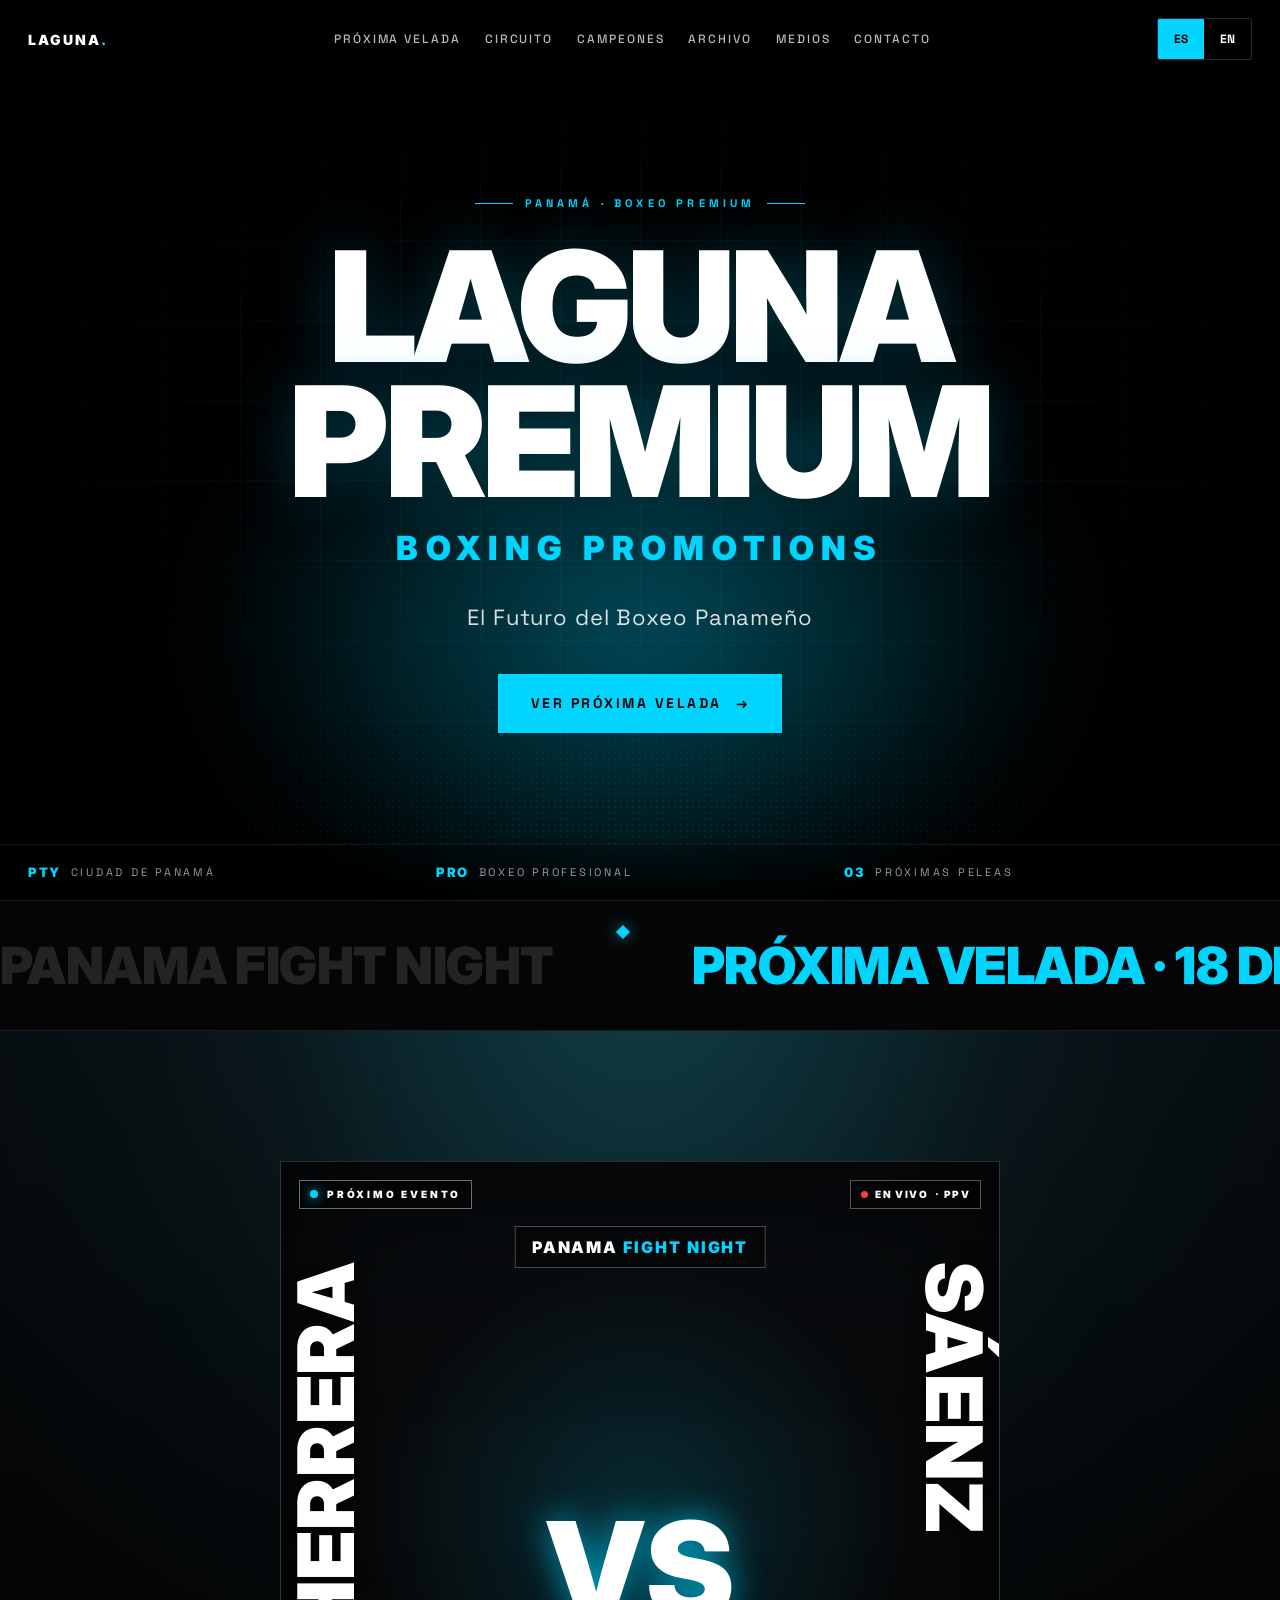
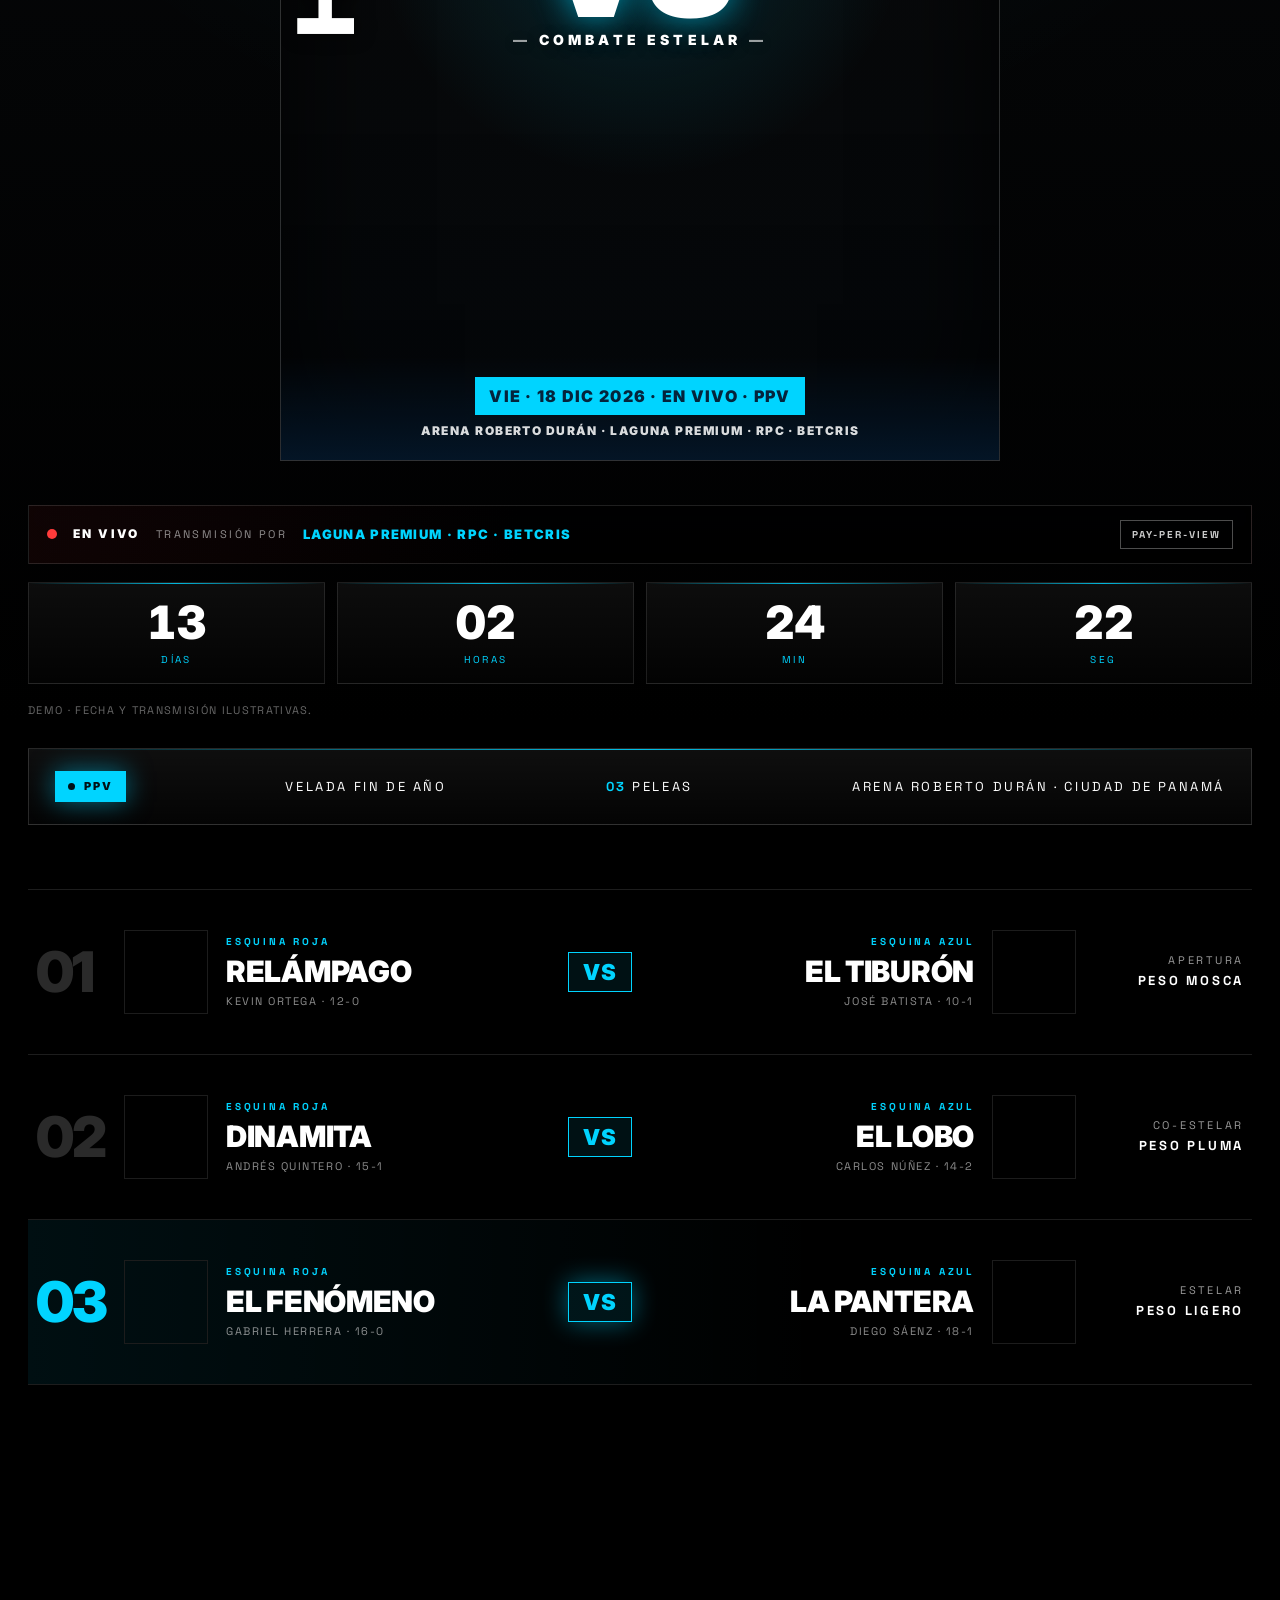
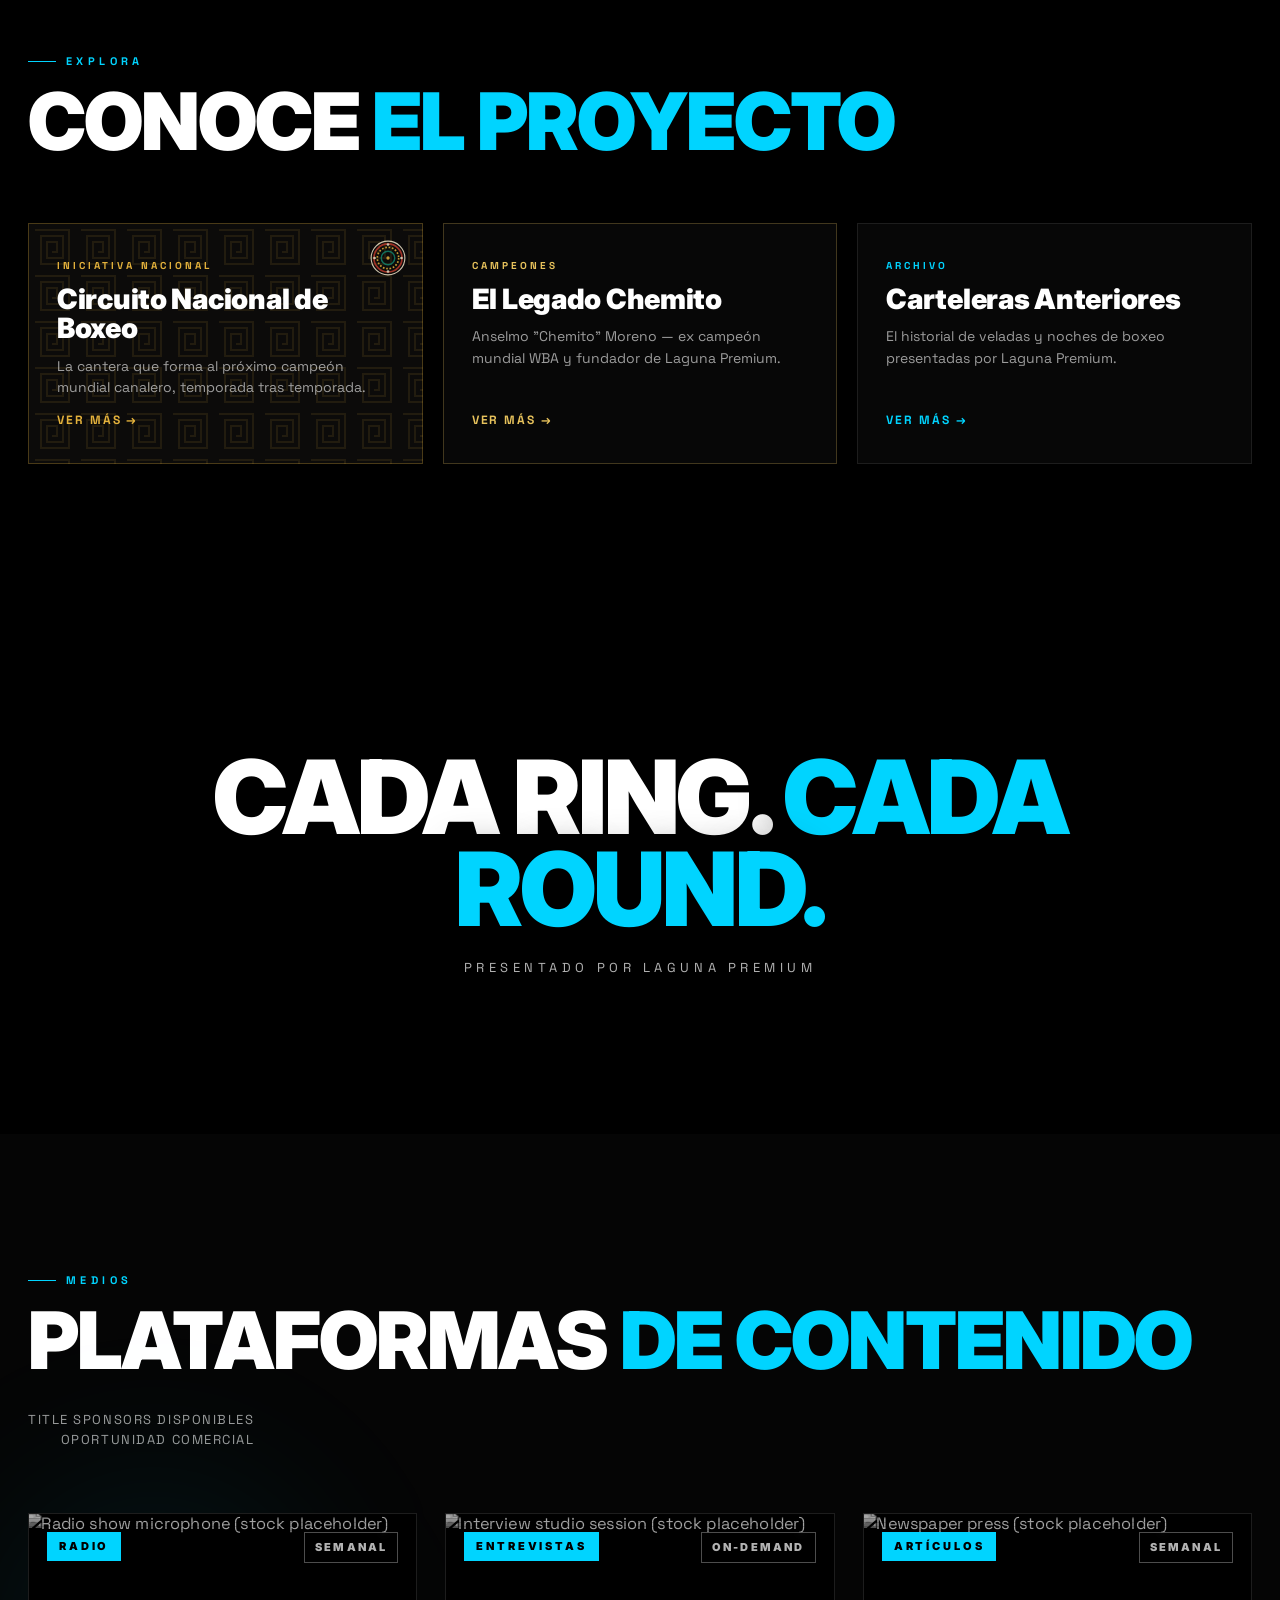
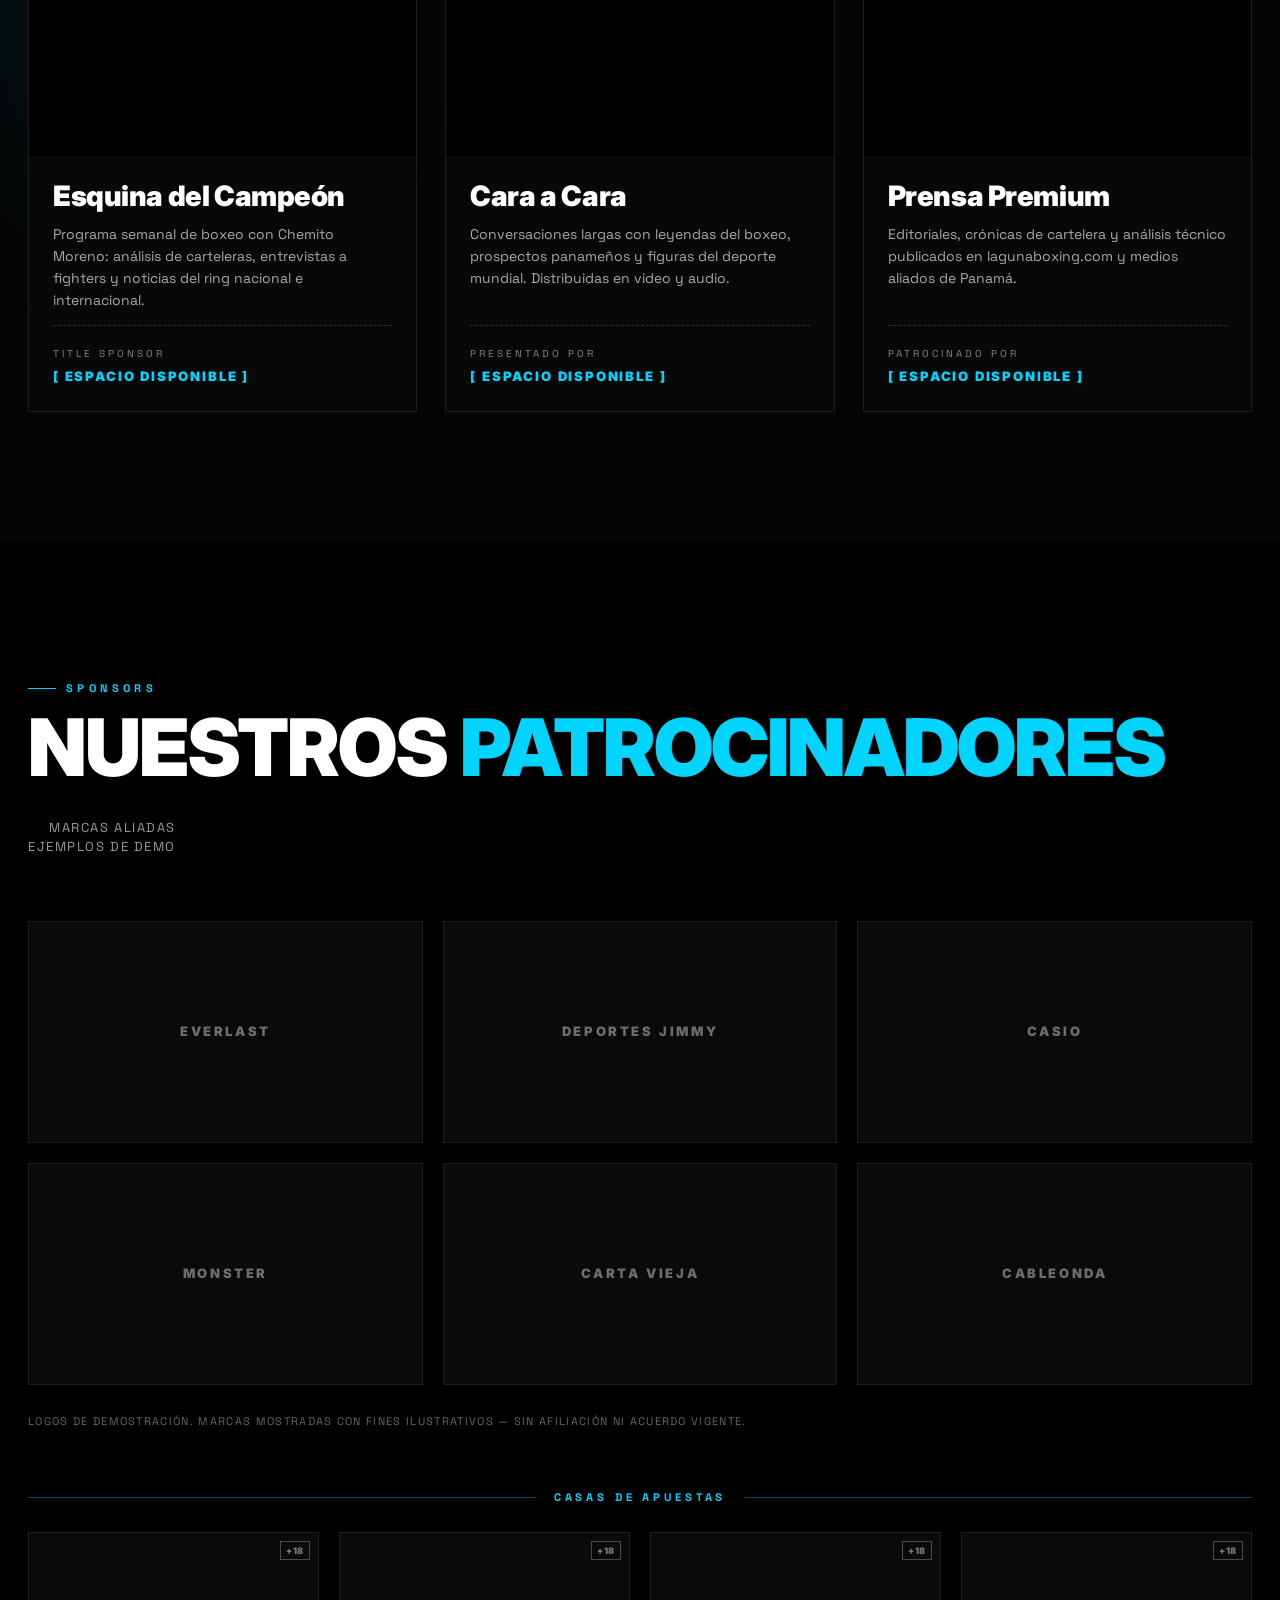
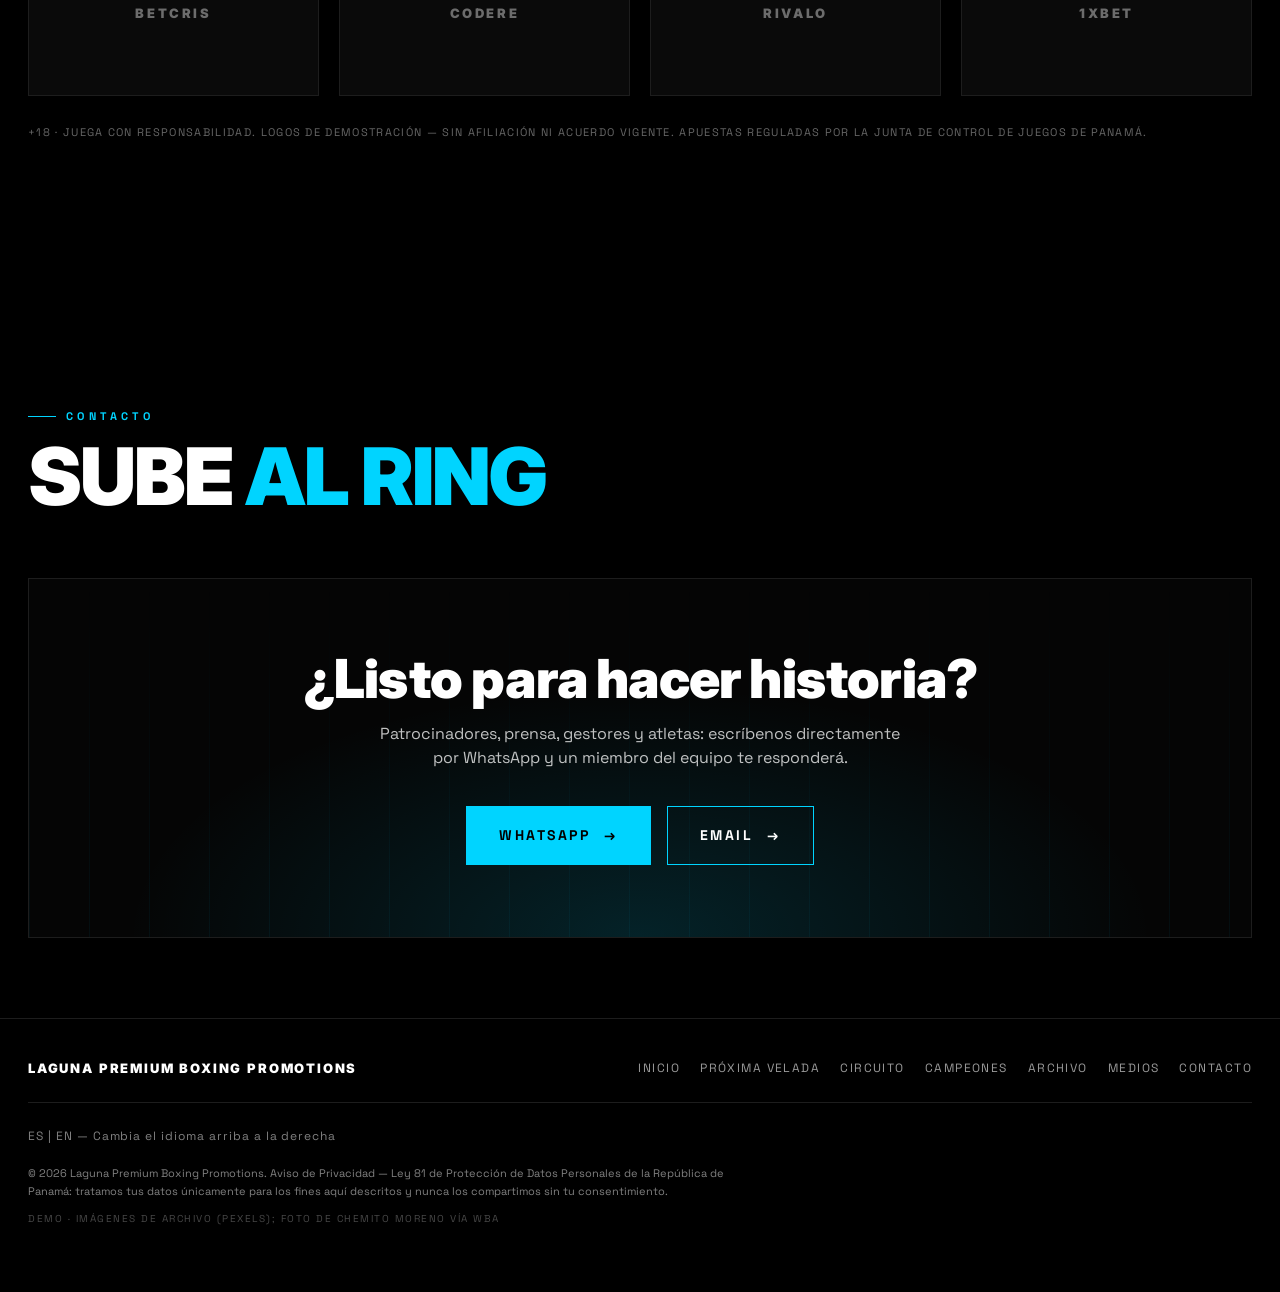
==== commit 20c9b186: "Profile face-off poster on a graffiti concrete wall Per client: both fighters now in profile facing " ====
--- a/index.html
+++ b/index.html
@@ -135,15 +135,13 @@
     <!-- FIGHT-NIGHT FLYER — UFC-style poster -->
     <div class="flyer reveal">
       <div class="ufc-fighter ufc-fighter--l">
-        <span class="ufc-fighter__photo" style="background-image:url('https://images.pexels.com/photos/7992066/pexels-photo-7992066.jpeg?auto=compress&cs=tinysrgb&w=800');"></span>
-        <span class="ufc-fighter__surname" translate="no">HERRERA</span>
+        <span class="ufc-fighter__photo" style="background-image:url('https://images.pexels.com/photos/5485643/pexels-photo-5485643.jpeg?auto=compress&cs=tinysrgb&w=800');"></span>
       </div>
       <div class="ufc-fighter ufc-fighter--r">
-        <span class="ufc-fighter__photo" style="background-image:url('https://images.pexels.com/photos/6166440/pexels-photo-6166440.jpeg?auto=compress&cs=tinysrgb&w=800');"></span>
-        <span class="ufc-fighter__surname" translate="no">SÁENZ</span>
-      </div>
-
-      <span class="flyer__cross" aria-hidden="true"></span>
+        <span class="ufc-fighter__photo" style="background-image:url('https://images.pexels.com/photos/34517416/pexels-photo-34517416.jpeg?auto=compress&cs=tinysrgb&w=800');"></span>
+      </div>
+      <span class="flyer__surname flyer__surname--l" translate="no">HERRERA</span>
+      <span class="flyer__surname flyer__surname--r" translate="no">SÁENZ</span>
 
       <div class="flyer__head">
         <span class="velada__nextbadge" data-i18n="velada.nextBadge">PRÓXIMO EVENTO</span>
--- a/assets/styles.css
+++ b/assets/styles.css
@@ -1725,58 +1725,48 @@
     aspect-ratio: 4 / 5; overflow: hidden; isolation: isolate;
     border: 1px solid rgba(255,255,255,.16);
     background:
-      radial-gradient(130% 80% at 50% 4%, #1b8fd0 0%, transparent 56%),
-      linear-gradient(165deg, #1063ab 0%, #0a4d86 42%, #07335f 100%);
-  }
-  .flyer::before {  /* faint grid texture */
-    content: ""; position: absolute; inset: 0; z-index: 0; pointer-events: none; opacity: .5;
-    background-image:
-      linear-gradient(to right, rgba(255,255,255,.05) 1px, transparent 1px),
-      linear-gradient(to bottom, rgba(255,255,255,.05) 1px, transparent 1px);
-    background-size: 46px 46px;
-    -webkit-mask-image: radial-gradient(ellipse 90% 80% at 50% 40%, black 30%, transparent 85%);
-            mask-image: radial-gradient(ellipse 90% 80% at 50% 40%, black 30%, transparent 85%);
-  }
-
-  /* duotone fighters fading into the blue */
-  .ufc-fighter { position: absolute; top: 11%; bottom: 13%; width: 60%; z-index: 1; overflow: hidden; }
-  .ufc-fighter--l { left: -6%; }
-  .ufc-fighter--r { right: -6%; }
+      radial-gradient(60% 46% at 50% 40%, rgba(0,212,255,.16), transparent 62%),
+      linear-gradient(180deg, rgba(6,12,18,.5), rgba(4,8,12,.3) 38%, rgba(2,5,8,.9)),
+      url('https://images.pexels.com/photos/9228645/pexels-photo-9228645.jpeg?auto=compress&cs=tinysrgb&w=1200') center/cover,
+      #0a0a0a;
+  }
+  .flyer::before {  /* edge vignette for depth */
+    content: ""; position: absolute; inset: 0; z-index: 3; pointer-events: none;
+    box-shadow: inset 0 0 130px rgba(0,0,0,.85);
+  }
+  .flyer::after {  /* graffiti-concrete texture stamped across the poster */
+    content: ""; position: absolute; inset: 0; z-index: 2; pointer-events: none;
+    background: url('https://images.pexels.com/photos/9228645/pexels-photo-9228645.jpeg?auto=compress&cs=tinysrgb&w=1200') center/cover;
+    mix-blend-mode: overlay; opacity: .4;
+  }
+
+  /* profile fighters facing each other, fading into the wall */
+  .ufc-fighter { position: absolute; top: 9%; bottom: 12%; width: 56%; z-index: 1; overflow: hidden; }
+  .ufc-fighter--l { left: 0; }
+  .ufc-fighter--r { right: 0; }
   .ufc-fighter__photo {
     position: absolute; inset: 0; background-size: cover;
-    filter: grayscale(100%) contrast(1.3) brightness(1.08);
-    mix-blend-mode: luminosity; opacity: .95;
-  }
-  .ufc-fighter--l .ufc-fighter__photo {
-    background-position: 58% 8%;
-    -webkit-mask-image: radial-gradient(115% 100% at 32% 42%, #000 42%, transparent 75%);
-            mask-image: radial-gradient(115% 100% at 32% 42%, #000 42%, transparent 75%);
-  }
-  .ufc-fighter--r .ufc-fighter__photo {
-    background-position: 42% 8%;
-    -webkit-mask-image: radial-gradient(115% 100% at 68% 42%, #000 42%, transparent 75%);
-            mask-image: radial-gradient(115% 100% at 68% 42%, #000 42%, transparent 75%);
-  }
-  .ufc-fighter__surname {
-    position: absolute; z-index: 4; top: 2%;
+    filter: grayscale(100%) contrast(1.22) brightness(.96);
+  }
+  .ufc-fighter--l .ufc-fighter__photo {        /* faces right toward center */
+    background-position: 56% 14%;
+    -webkit-mask-image: radial-gradient(125% 108% at 66% 46%, #000 46%, transparent 80%);
+            mask-image: radial-gradient(125% 108% at 66% 46%, #000 46%, transparent 80%);
+  }
+  .ufc-fighter--r .ufc-fighter__photo {        /* faces left toward center */
+    background-position: 48% 36%;
+    -webkit-mask-image: radial-gradient(125% 108% at 34% 46%, #000 46%, transparent 80%);
+            mask-image: radial-gradient(125% 108% at 34% 46%, #000 46%, transparent 80%);
+  }
+  .flyer__surname {
+    position: absolute; z-index: 5; top: 11%;
     font-family: 'Inter', sans-serif; font-weight: 900;
     font-size: clamp(30px, 6.4vw, 78px); line-height: .8; letter-spacing: .01em;
     color: #fff; text-transform: uppercase; white-space: nowrap;
-    writing-mode: vertical-rl; text-shadow: 0 2px 16px rgba(0,0,0,.45);
-  }
-  .ufc-fighter--l .ufc-fighter__surname { left: 8%; transform: rotate(180deg); }
-  .ufc-fighter--r .ufc-fighter__surname { right: 8%; }
-
-  /* white cross */
-  .flyer__cross { position: absolute; inset: 0; z-index: 2; pointer-events: none; }
-  .flyer__cross::before {
-    content: ""; position: absolute; left: 50%; top: 11%; bottom: 19%; width: 7px; transform: translateX(-50%);
-    background: #fff; box-shadow: 0 0 26px rgba(255,255,255,.4);
-  }
-  .flyer__cross::after {
-    content: ""; position: absolute; top: 47%; left: 11%; right: 11%; height: 7px; transform: translateY(-50%);
-    background: #fff; box-shadow: 0 0 26px rgba(255,255,255,.4);
-  }
+    writing-mode: vertical-rl; text-shadow: 0 2px 18px rgba(0,0,0,.7);
+  }
+  .flyer__surname--l { left: 2%; transform: rotate(180deg); }
+  .flyer__surname--r { right: 2%; }
 
   /* top badges + brand pill */
   .flyer__head {
@@ -1804,8 +1794,8 @@
   .flyer__center { position: absolute; z-index: 5; top: 47%; left: 50%; transform: translate(-50%, -50%); text-align: center; }
   .flyer__vsbig {
     display: block; font-family: 'Inter', sans-serif; font-weight: 900; line-height: .78;
-    font-size: clamp(58px, 13vw, 138px); color: #0a4d86;
-    -webkit-text-stroke: 3px #fff; paint-order: stroke fill;
+    font-size: clamp(54px, 12vw, 132px); color: #fff;
+    text-shadow: 0 0 34px rgba(0,212,255,.8), 0 6px 26px rgba(0,0,0,.85);
   }
 
   /* bottom date + sponsor band */
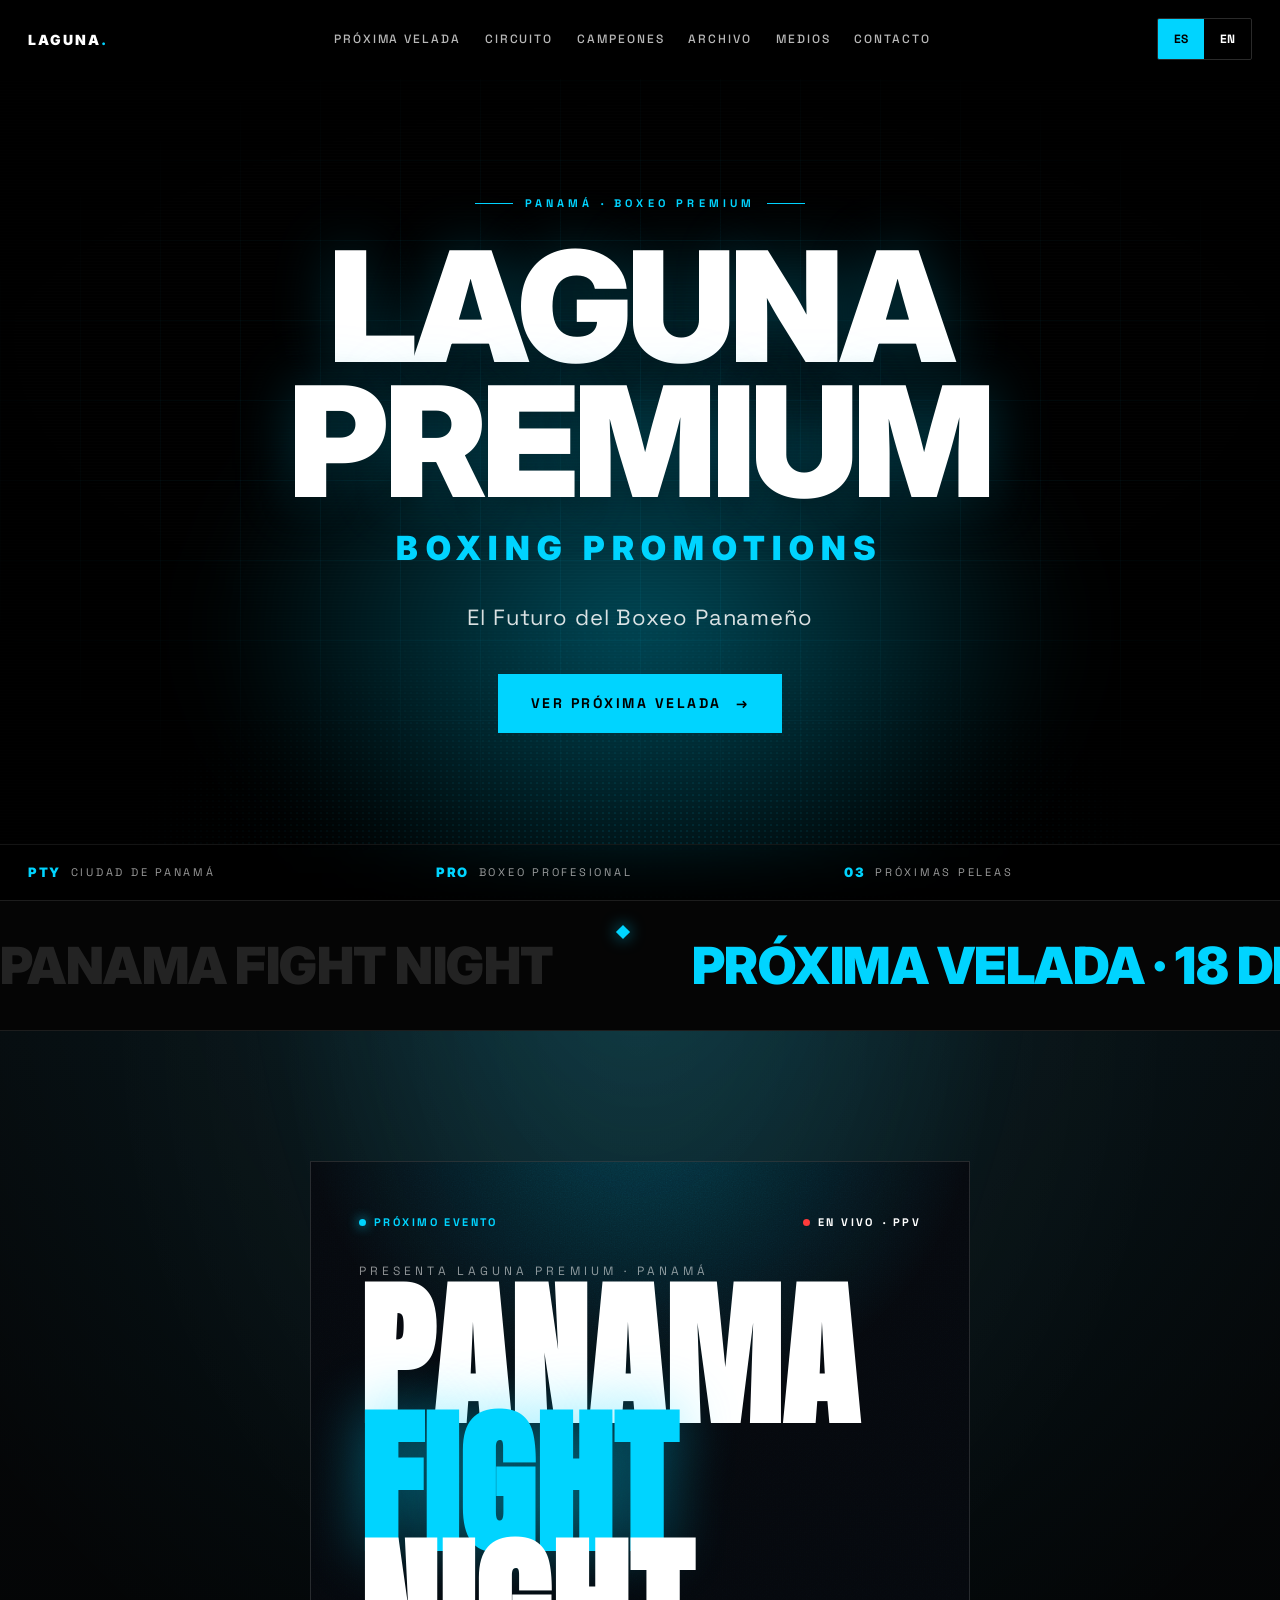
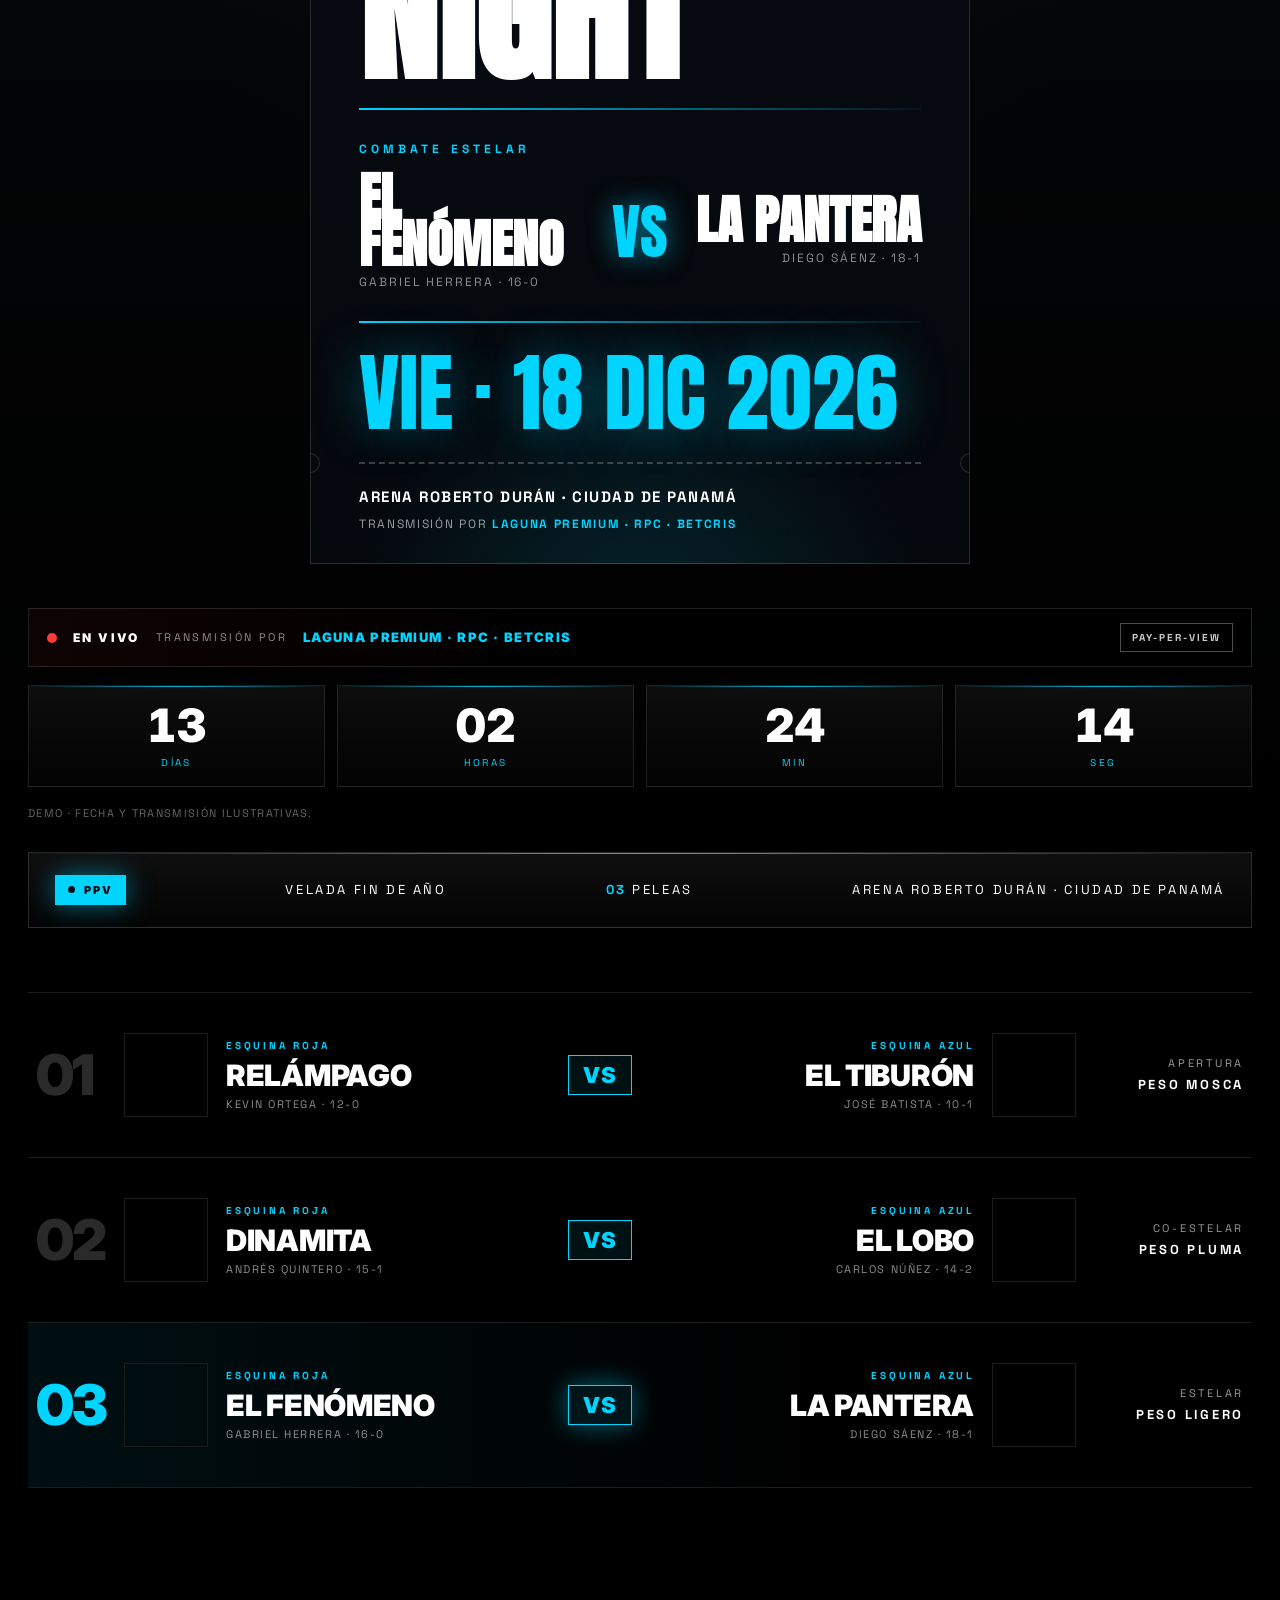
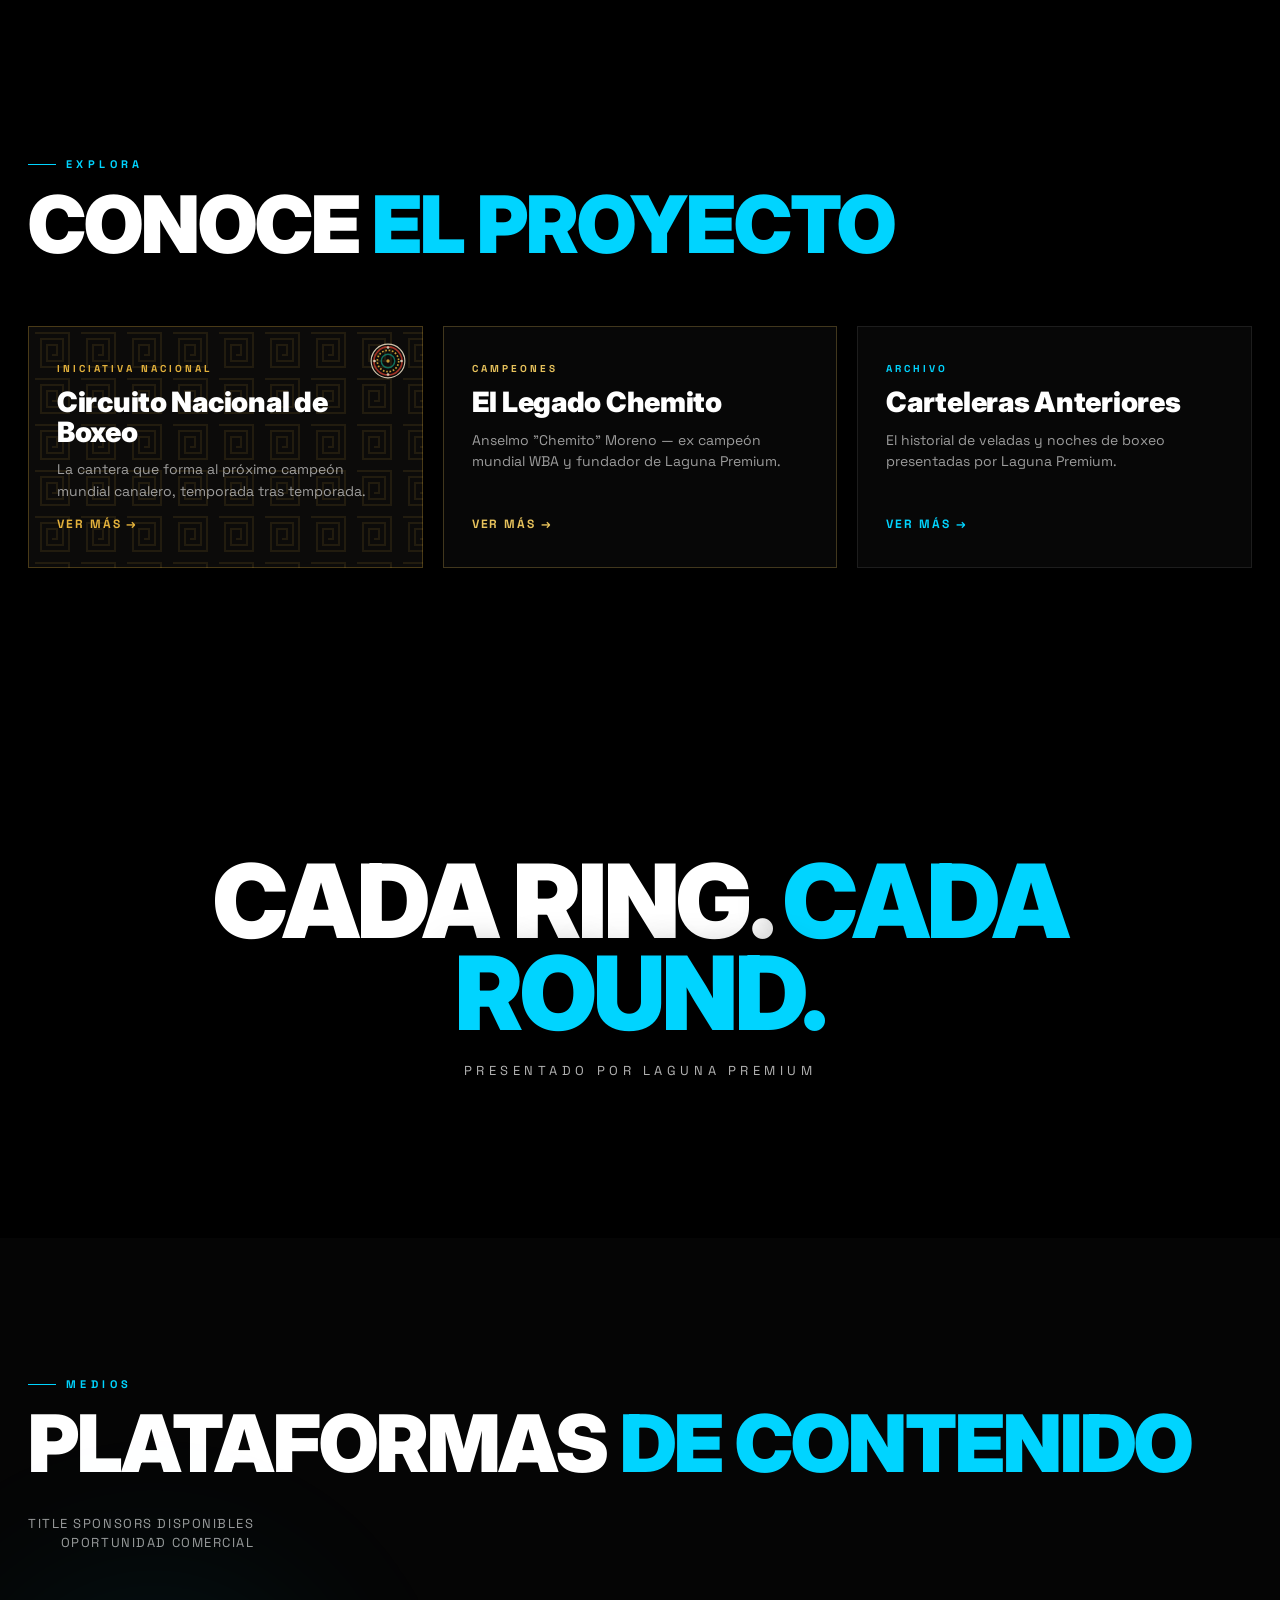
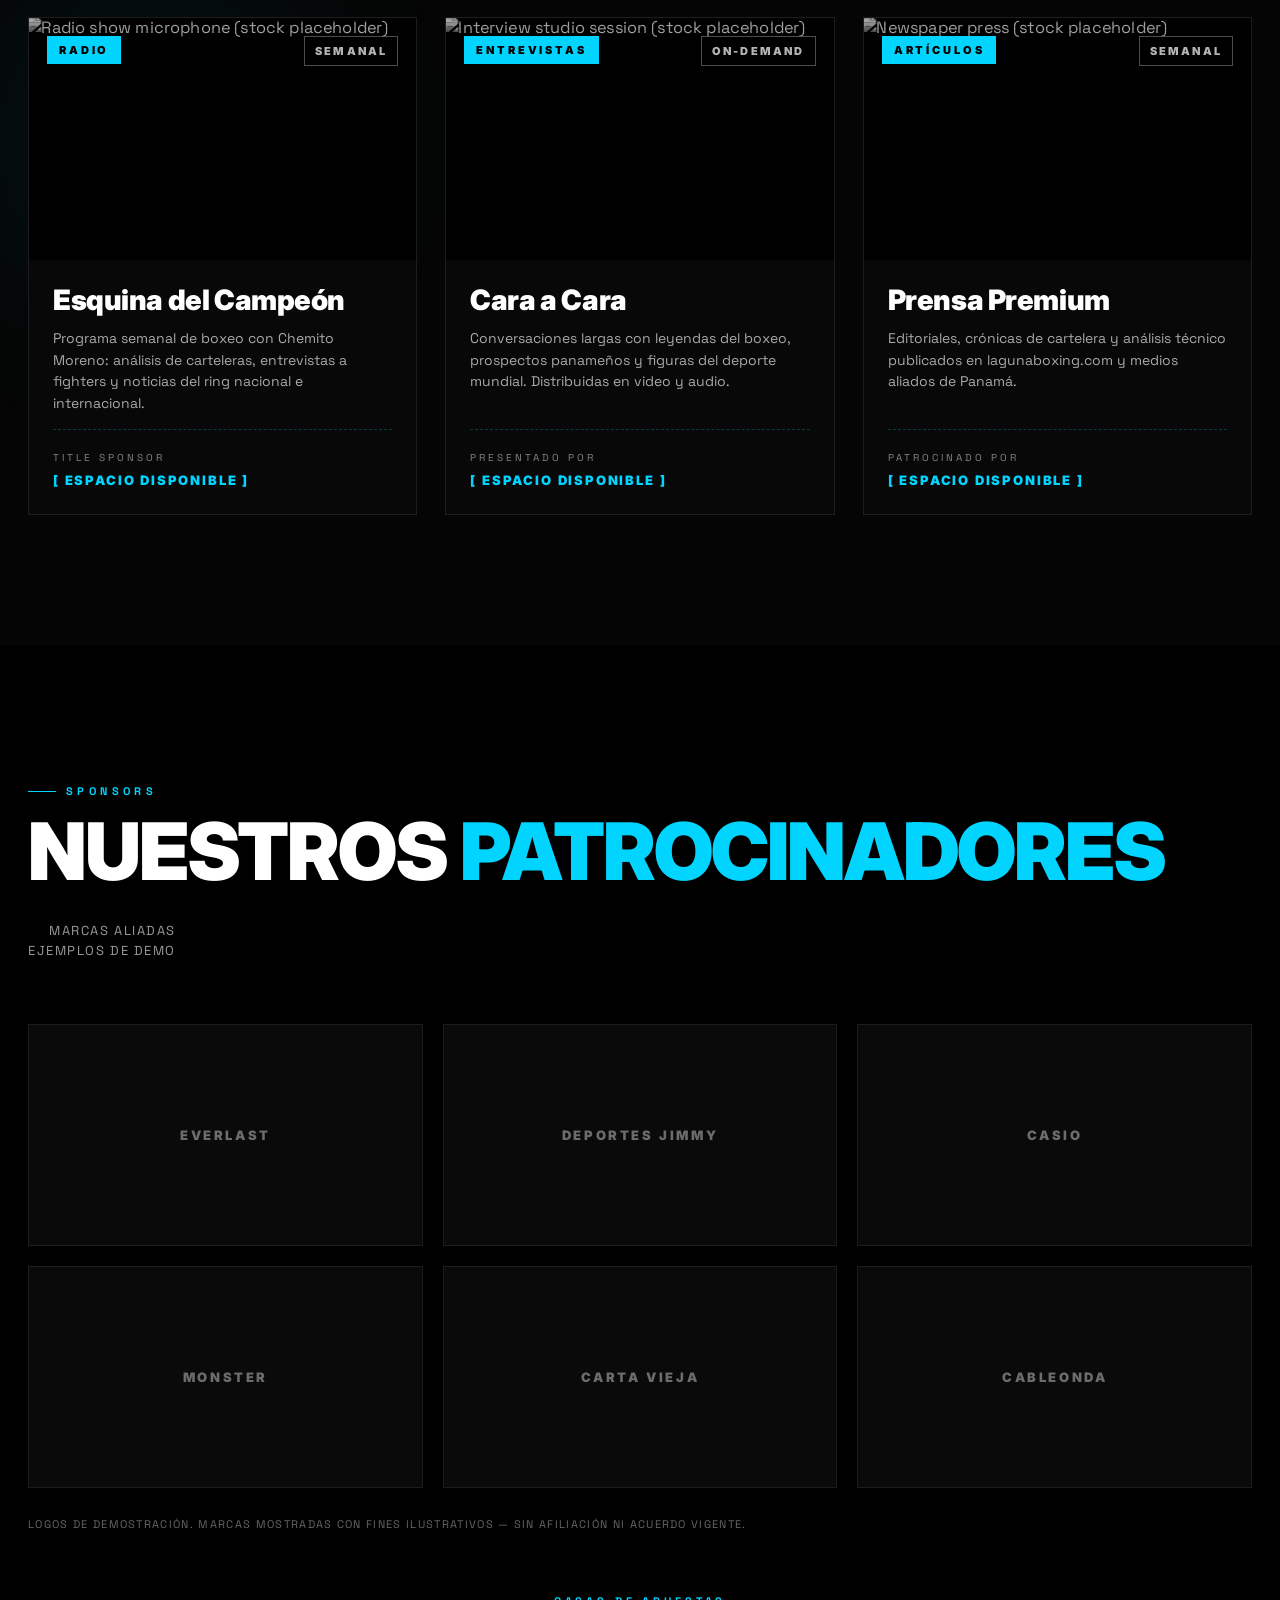
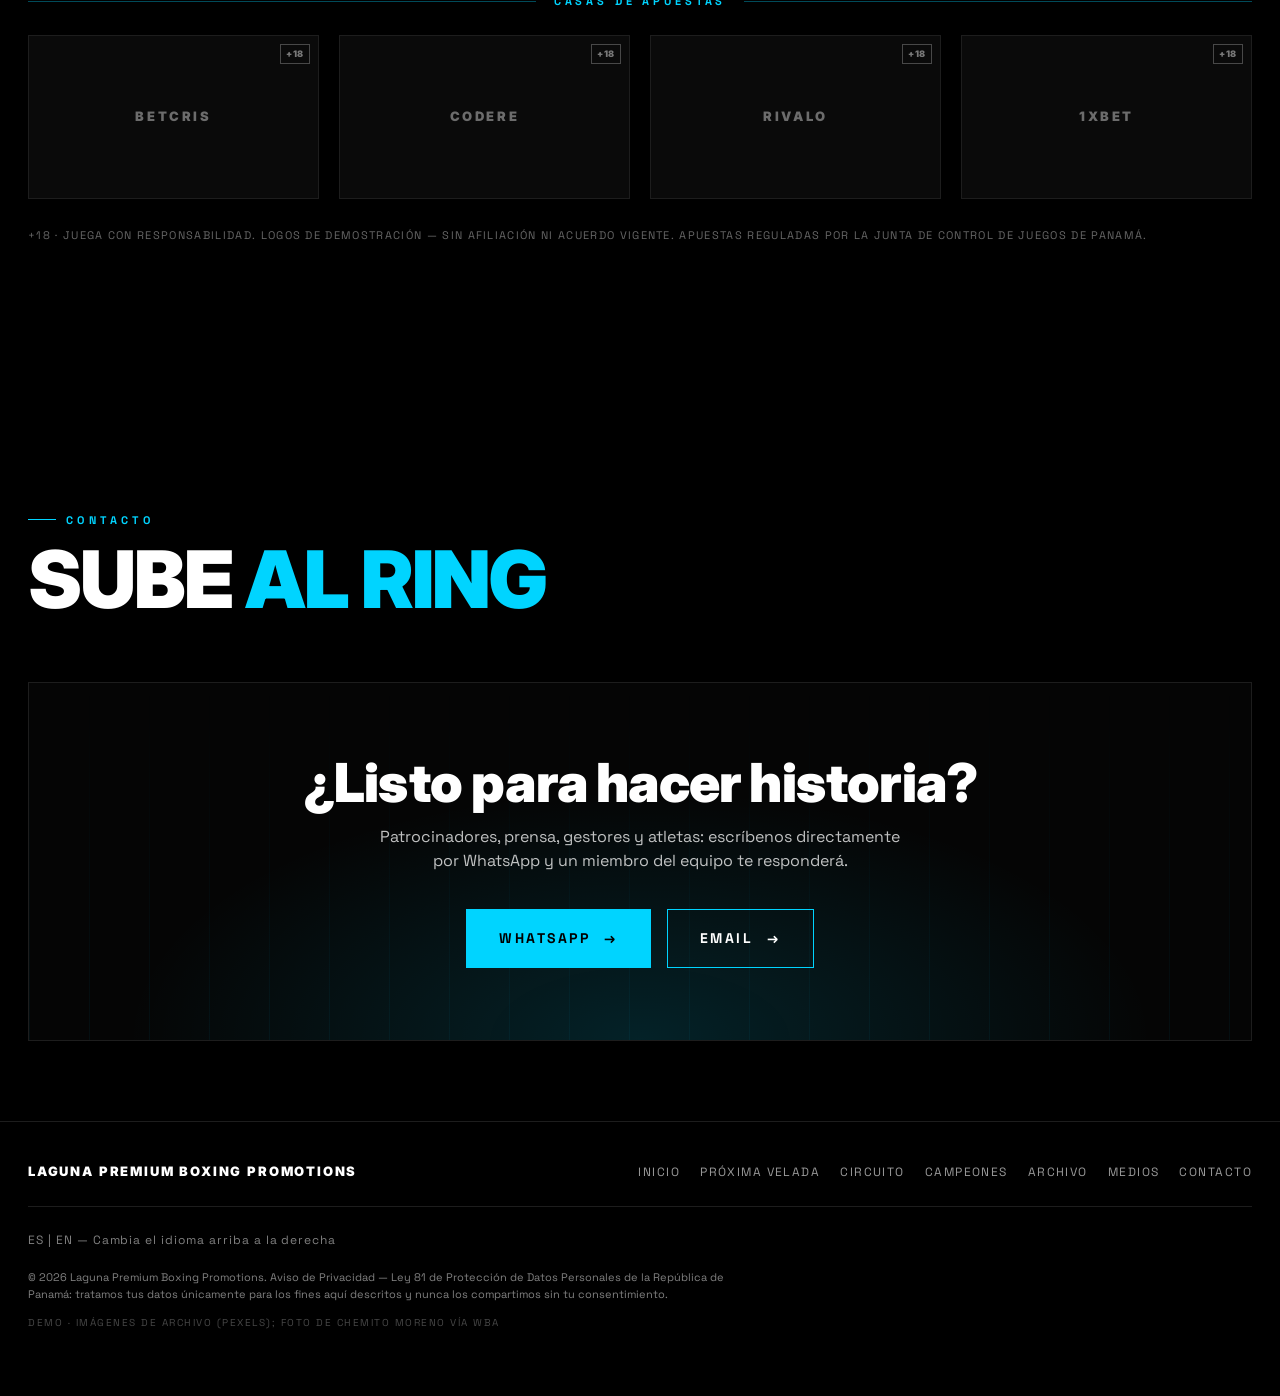
==== commit 869933f8: "Redesign fight poster: editorial type-led (Anton) Scrap the photo face-off. New poster is type-led a" ====
--- a/index.html
+++ b/index.html
@@ -23,7 +23,7 @@
 <link rel="preconnect" href="https://fonts.googleapis.com" />
 <link rel="preconnect" href="https://fonts.gstatic.com" crossorigin />
 <link rel="preconnect" href="https://images.pexels.com" crossorigin />
-<link href="https://fonts.googleapis.com/css2?family=Space+Grotesk:wght@400;500;700&family=Inter:wght@900&display=swap" rel="stylesheet" />
+<link href="https://fonts.googleapis.com/css2?family=Anton&family=Space+Grotesk:wght@400;500;700&family=Inter:wght@900&display=swap" rel="stylesheet" />
 <link rel="stylesheet" href="/assets/styles.css" />
 
 <script type="application/ld+json">
@@ -132,31 +132,42 @@
 
 <section class="velada" id="velada">
   <div class="container">
-    <!-- FIGHT-NIGHT FLYER — UFC-style poster -->
+    <!-- FIGHT POSTER — editorial / type-led -->
     <div class="flyer reveal">
-      <div class="ufc-fighter ufc-fighter--l">
-        <span class="ufc-fighter__photo" style="background-image:url('https://images.pexels.com/photos/5485643/pexels-photo-5485643.jpeg?auto=compress&cs=tinysrgb&w=800');"></span>
-      </div>
-      <div class="ufc-fighter ufc-fighter--r">
-        <span class="ufc-fighter__photo" style="background-image:url('https://images.pexels.com/photos/34517416/pexels-photo-34517416.jpeg?auto=compress&cs=tinysrgb&w=800');"></span>
-      </div>
-      <span class="flyer__surname flyer__surname--l" translate="no">HERRERA</span>
-      <span class="flyer__surname flyer__surname--r" translate="no">SÁENZ</span>
-
-      <div class="flyer__head">
-        <span class="velada__nextbadge" data-i18n="velada.nextBadge">PRÓXIMO EVENTO</span>
-        <span class="flyer__ppv"><span data-i18n="velada.liveLabel">EN VIVO</span> · PPV</span>
-      </div>
-      <span class="flyer__brandpill" translate="no">PANAMA <em>FIGHT NIGHT</em></span>
-
-      <div class="flyer__center">
-        <span class="flyer__vsbig">VS</span>
-        <span class="flyer__mainlabel" data-i18n="flyer.mainLabel">COMBATE ESTELAR</span>
-      </div>
-
-      <div class="flyer__foot">
-        <span class="flyer__date"><span data-i18n="flyer.date">VIE · 18 DIC 2026</span> · <span data-i18n="velada.liveLabel">EN VIVO</span> · PPV</span>
-        <span class="flyer__brands" translate="no">ARENA ROBERTO DURÁN · LAGUNA PREMIUM · RPC · BETCRIS</span>
+      <div class="pf">
+        <div class="pf__top">
+          <span class="pf__next" data-i18n="velada.nextBadge">PRÓXIMO EVENTO</span>
+          <span class="pf__live"><span data-i18n="velada.liveLabel">EN VIVO</span> · PPV</span>
+        </div>
+
+        <p class="pf__eyebrow" data-i18n="flyer.kicker">PRESENTA LAGUNA PREMIUM · PANAMÁ</p>
+        <h2 class="pf__title" translate="no">
+          <span>PANAMA</span><span class="blue">FIGHT</span><span>NIGHT</span>
+        </h2>
+
+        <div class="pf__rule" aria-hidden="true"></div>
+
+        <p class="pf__estelar" data-i18n="flyer.mainLabel">COMBATE ESTELAR</p>
+        <div class="pf__bout">
+          <div class="pf__fighter">
+            <h3 translate="no">EL FENÓMENO</h3>
+            <p translate="no">Gabriel Herrera · 16-0</p>
+          </div>
+          <span class="pf__vs">VS</span>
+          <div class="pf__fighter pf__fighter--r">
+            <h3 translate="no">LA PANTERA</h3>
+            <p translate="no">Diego Sáenz · 18-1</p>
+          </div>
+        </div>
+
+        <div class="pf__rule" aria-hidden="true"></div>
+
+        <p class="pf__date" translate="no" data-i18n="flyer.date">VIE · 18 DIC 2026</p>
+
+        <div class="pf__foot">
+          <span class="pf__venue" translate="no">ARENA ROBERTO DURÁN · CIUDAD DE PANAMÁ</span>
+          <span class="pf__broadcast"><span data-i18n="velada.broadcastLead">TRANSMISIÓN POR</span> <b translate="no">LAGUNA PREMIUM · RPC · BETCRIS</b></span>
+        </div>
       </div>
     </div>
 
--- a/assets/styles.css
+++ b/assets/styles.css
@@ -1718,114 +1718,94 @@
   }
 
   /* =====================================================================
-     FIGHT-NIGHT FLYER — poster hero for the next event (Panama Fight Night)
+     FIGHT POSTER — editorial / type-led (Panama Fight Night)
      ===================================================================== */
   .flyer {
-    position: relative; width: 100%; max-width: 720px; margin: 0 auto 44px;
-    aspect-ratio: 4 / 5; overflow: hidden; isolation: isolate;
-    border: 1px solid rgba(255,255,255,.16);
+    position: relative; width: 100%; max-width: 660px; margin: 0 auto 44px;
+    overflow: hidden; isolation: isolate;
+    border: 1px solid rgba(255,255,255,.14);
     background:
-      radial-gradient(60% 46% at 50% 40%, rgba(0,212,255,.16), transparent 62%),
-      linear-gradient(180deg, rgba(6,12,18,.5), rgba(4,8,12,.3) 38%, rgba(2,5,8,.9)),
-      url('https://images.pexels.com/photos/9228645/pexels-photo-9228645.jpeg?auto=compress&cs=tinysrgb&w=1200') center/cover,
-      #0a0a0a;
-  }
-  .flyer::before {  /* edge vignette for depth */
-    content: ""; position: absolute; inset: 0; z-index: 3; pointer-events: none;
-    box-shadow: inset 0 0 130px rgba(0,0,0,.85);
-  }
-  .flyer::after {  /* graffiti-concrete texture stamped across the poster */
-    content: ""; position: absolute; inset: 0; z-index: 2; pointer-events: none;
-    background: url('https://images.pexels.com/photos/9228645/pexels-photo-9228645.jpeg?auto=compress&cs=tinysrgb&w=1200') center/cover;
-    mix-blend-mode: overlay; opacity: .4;
-  }
-
-  /* profile fighters facing each other, fading into the wall */
-  .ufc-fighter { position: absolute; top: 9%; bottom: 12%; width: 56%; z-index: 1; overflow: hidden; }
-  .ufc-fighter--l { left: 0; }
-  .ufc-fighter--r { right: 0; }
-  .ufc-fighter__photo {
-    position: absolute; inset: 0; background-size: cover;
-    filter: grayscale(100%) contrast(1.22) brightness(.96);
-  }
-  .ufc-fighter--l .ufc-fighter__photo {        /* faces right toward center */
-    background-position: 56% 14%;
-    -webkit-mask-image: radial-gradient(125% 108% at 66% 46%, #000 46%, transparent 80%);
-            mask-image: radial-gradient(125% 108% at 66% 46%, #000 46%, transparent 80%);
-  }
-  .ufc-fighter--r .ufc-fighter__photo {        /* faces left toward center */
-    background-position: 48% 36%;
-    -webkit-mask-image: radial-gradient(125% 108% at 34% 46%, #000 46%, transparent 80%);
-            mask-image: radial-gradient(125% 108% at 34% 46%, #000 46%, transparent 80%);
-  }
-  .flyer__surname {
-    position: absolute; z-index: 5; top: 11%;
-    font-family: 'Inter', sans-serif; font-weight: 900;
-    font-size: clamp(30px, 6.4vw, 78px); line-height: .8; letter-spacing: .01em;
-    color: #fff; text-transform: uppercase; white-space: nowrap;
-    writing-mode: vertical-rl; text-shadow: 0 2px 18px rgba(0,0,0,.7);
-  }
-  .flyer__surname--l { left: 2%; transform: rotate(180deg); }
-  .flyer__surname--r { right: 2%; }
-
-  /* top badges + brand pill */
-  .flyer__head {
-    position: absolute; z-index: 6; top: 0; left: 0; right: 0;
-    display: flex; align-items: flex-start; justify-content: space-between; gap: 10px;
-    padding: clamp(12px, 2vw, 18px) clamp(12px, 2vw, 18px);
-  }
-  .flyer__brandpill {
-    position: absolute; z-index: 6; left: 50%; top: clamp(46px, 8vw, 64px); transform: translateX(-50%);
-    background: #050608; color: #fff; border: 1px solid rgba(255,255,255,.28);
-    font-family: 'Inter', sans-serif; font-weight: 900; font-size: clamp(11px, 1.6vw, 16px);
-    letter-spacing: .12em; padding: 8px 16px; white-space: nowrap;
-  }
-  .flyer__brandpill em { color: var(--blue); font-style: normal; }
-  .flyer__ppv {
-    display: inline-flex; align-items: center; gap: 7px;
-    background: rgba(0,0,0,.4); border: 1px solid rgba(255,255,255,.32); color: #fff;
-    font-family: 'Inter', sans-serif; font-weight: 900; font-size: 10px; letter-spacing: .14em; padding: 6px 10px;
-  }
-  .flyer__ppv::before { content: ""; width: 7px; height: 7px; border-radius: 50%; background: #ff3b3b; animation: liveDot 1.5s ease-out infinite; }
-  .flyer .velada__nextbadge { margin: 0; background: rgba(0,0,0,.4); border-color: rgba(255,255,255,.42); color: #fff; font-size: 10px; padding: 6px 10px; }
-  .flyer .velada__nextbadge::before { background: var(--blue); }
-
-  /* center VS + label on the cross */
-  .flyer__center { position: absolute; z-index: 5; top: 47%; left: 50%; transform: translate(-50%, -50%); text-align: center; }
-  .flyer__vsbig {
-    display: block; font-family: 'Inter', sans-serif; font-weight: 900; line-height: .78;
-    font-size: clamp(54px, 12vw, 132px); color: #fff;
-    text-shadow: 0 0 34px rgba(0,212,255,.8), 0 6px 26px rgba(0,0,0,.85);
-  }
-
-  /* bottom date + sponsor band */
-  .flyer__foot {
-    position: absolute; z-index: 6; left: 0; right: 0; bottom: 0;
-    display: flex; flex-direction: column; align-items: center; gap: 7px;
-    padding: clamp(12px, 2vw, 20px);
-    background: linear-gradient(to top, rgba(4,22,40,.94), transparent);
-  }
-  .flyer__date {
-    background: var(--blue); color: #04243c; font-family: 'Inter', sans-serif; font-weight: 900;
-    font-size: clamp(12px, 1.7vw, 16px); letter-spacing: .08em; padding: 7px 14px; text-align: center;
-  }
-  .flyer__brands { font-family: 'Inter', sans-serif; font-weight: 900; font-size: clamp(9px, 1.25vw, 12px); letter-spacing: .12em; color: rgba(255,255,255,.85); text-align: center; }
-
-  .flyer__mainlabel {
-    display: block; text-align: center; margin: 8px 0 0; color: #fff;
-    font-family: 'Inter', sans-serif; font-weight: 900;
-    font-size: clamp(11px, 1.5vw, 14px); letter-spacing: .3em; text-transform: uppercase;
-    text-shadow: 0 2px 12px rgba(0,0,0,.5);
-  }
-  .flyer__mainlabel::before { content: "— "; opacity: .6; }
-  .flyer__mainlabel::after { content: " —"; opacity: .6; }
+      radial-gradient(85% 52% at 50% -6%, rgba(0,212,255,.24), transparent 60%),
+      radial-gradient(70% 42% at 50% 106%, rgba(0,212,255,.12), transparent 62%),
+      linear-gradient(180deg, #06090e 0%, #04070b 100%);
+  }
+  .flyer::before {   /* faded single atmospheric backdrop */
+    content: ""; position: absolute; inset: 0; z-index: 0; pointer-events: none;
+    background: url('https://images.pexels.com/photos/24782482/pexels-photo-24782482.jpeg?auto=compress&cs=tinysrgb&w=1200') center/cover;
+    filter: grayscale(100%) contrast(1.1) brightness(.55);
+    opacity: .12; mix-blend-mode: luminosity;
+  }
+  .flyer::after {    /* film grain */
+    content: ""; position: absolute; inset: 0; z-index: 1; pointer-events: none; opacity: .5;
+    mix-blend-mode: overlay;
+    background-image: url("data:image/svg+xml,%3Csvg xmlns='http://www.w3.org/2000/svg' width='140' height='140'%3E%3Cfilter id='n'%3E%3CfeTurbulence type='fractalNoise' baseFrequency='0.82' numOctaves='2' stitchTiles='stitch'/%3E%3CfeColorMatrix type='saturate' values='0'/%3E%3C/filter%3E%3Crect width='100%25' height='100%25' filter='url(%23n)'/%3E%3C/svg%3E");
+  }
+
+  .pf {
+    position: relative; z-index: 2;
+    padding: clamp(28px, 5vw, 52px) clamp(24px, 4.6vw, 48px) 0;
+    display: flex; flex-direction: column;
+  }
+
+  .pf__top {
+    display: flex; justify-content: space-between; align-items: center; gap: 10px;
+    font-family: 'Space Grotesk', sans-serif; font-size: 11px; letter-spacing: .22em;
+    text-transform: uppercase; font-weight: 700; margin-bottom: clamp(20px, 3.4vw, 32px);
+  }
+  .pf__next { display: inline-flex; align-items: center; gap: 8px; color: var(--blue); }
+  .pf__next::before { content: ""; width: 7px; height: 7px; border-radius: 50%; background: var(--blue); box-shadow: 0 0 12px var(--blue); animation: ppvBlink 1.4s ease-in-out infinite; }
+  .pf__live { display: inline-flex; align-items: center; gap: 8px; color: #fff; }
+  .pf__live::before { content: ""; width: 7px; height: 7px; border-radius: 50%; background: #ff3b3b; animation: liveDot 1.5s ease-out infinite; }
+
+  .pf__eyebrow {
+    margin: 0 0 14px; font-family: 'Space Grotesk', sans-serif;
+    font-size: clamp(10px, 1.4vw, 12px); letter-spacing: .34em; text-transform: uppercase; color: rgba(255,255,255,.55);
+  }
+
+  .pf__title { margin: 0; font-family: 'Anton', sans-serif; line-height: .82; text-transform: uppercase; }
+  .pf__title span { display: block; font-size: clamp(58px, 16vw, 156px); color: #fff; letter-spacing: .005em; }
+  .pf__title .blue { color: var(--blue); text-shadow: 0 0 60px rgba(0,212,255,.45); }
+
+  .pf__rule { height: 2px; background: linear-gradient(to right, var(--blue), rgba(0,212,255,.05)); margin: clamp(22px, 3.4vw, 30px) 0; }
+
+  .pf__estelar {
+    margin: 0 0 16px; font-family: 'Space Grotesk', sans-serif; font-weight: 700;
+    font-size: clamp(10px, 1.4vw, 12px); letter-spacing: .34em; text-transform: uppercase; color: var(--blue);
+  }
+  .pf__bout { display: grid; grid-template-columns: 1fr auto 1fr; align-items: center; gap: clamp(10px, 2.4vw, 24px); }
+  .pf__fighter h3 { margin: 0; font-family: 'Anton', sans-serif; font-size: clamp(24px, 5.4vw, 52px); line-height: .9; color: #fff; text-transform: uppercase; }
+  .pf__fighter p { margin: 5px 0 0; font-family: 'Space Grotesk', sans-serif; font-size: clamp(10px, 1.3vw, 12px); letter-spacing: .16em; text-transform: uppercase; color: rgba(255,255,255,.55); }
+  .pf__fighter--r { text-align: right; }
+  .pf__vs { font-family: 'Anton', sans-serif; font-size: clamp(26px, 5.4vw, 60px); color: var(--blue); line-height: 1; text-shadow: 0 0 26px rgba(0,212,255,.55); }
+
+  .pf__date {
+    margin: 0; font-family: 'Anton', sans-serif; text-transform: uppercase;
+    font-size: clamp(34px, 8.4vw, 86px); line-height: .92; color: var(--blue);
+    text-shadow: 0 0 50px rgba(0,212,255,.35);
+  }
+  .pf__date b { color: #fff; font-weight: 400; }
+
+  .pf__foot {
+    position: relative; margin-top: clamp(22px, 3.4vw, 30px);
+    border-top: 2px dashed rgba(255,255,255,.22);
+    padding: clamp(16px, 2.6vw, 22px) 0 clamp(22px, 3.4vw, 30px);
+    display: flex; flex-direction: column; gap: 7px;
+  }
+  .pf__foot::before, .pf__foot::after {
+    content: ""; position: absolute; top: -11px; width: 20px; height: 20px; border-radius: 50%;
+    background: #04070b; border: 1px solid rgba(255,255,255,.14);
+  }
+  .pf__foot::before { left: calc(-1 * clamp(24px, 4.6vw, 48px) - 11px); }
+  .pf__foot::after  { right: calc(-1 * clamp(24px, 4.6vw, 48px) - 11px); }
+  .pf__venue { font-family: 'Space Grotesk', sans-serif; font-weight: 700; font-size: clamp(12px, 1.7vw, 15px); letter-spacing: .1em; text-transform: uppercase; color: #fff; }
+  .pf__broadcast { font-family: 'Space Grotesk', sans-serif; font-size: clamp(10px, 1.3vw, 12px); letter-spacing: .14em; text-transform: uppercase; color: rgba(255,255,255,.6); }
+  .pf__broadcast b { color: var(--blue); font-weight: 700; }
 
   @media (max-width: 520px) {
-    .flyer { max-width: 430px; }
-    .ufc-fighter__surname { font-size: clamp(24px, 9vw, 46px); }
-    .flyer__brandpill { font-size: 10px; letter-spacing: .08em; padding: 6px 12px; }
-    .flyer__head .velada__nextbadge { display: none; }
-    .flyer__brands { font-size: 9px; letter-spacing: .08em; }
+    .flyer { max-width: 420px; }
+    .pf__bout { grid-template-columns: 1fr; gap: 12px; text-align: center; }
+    .pf__fighter--r { text-align: center; }
+    .pf__vs { justify-self: center; }
   }
 
   /* WBA source backlink + photo credit (Campeones) */
